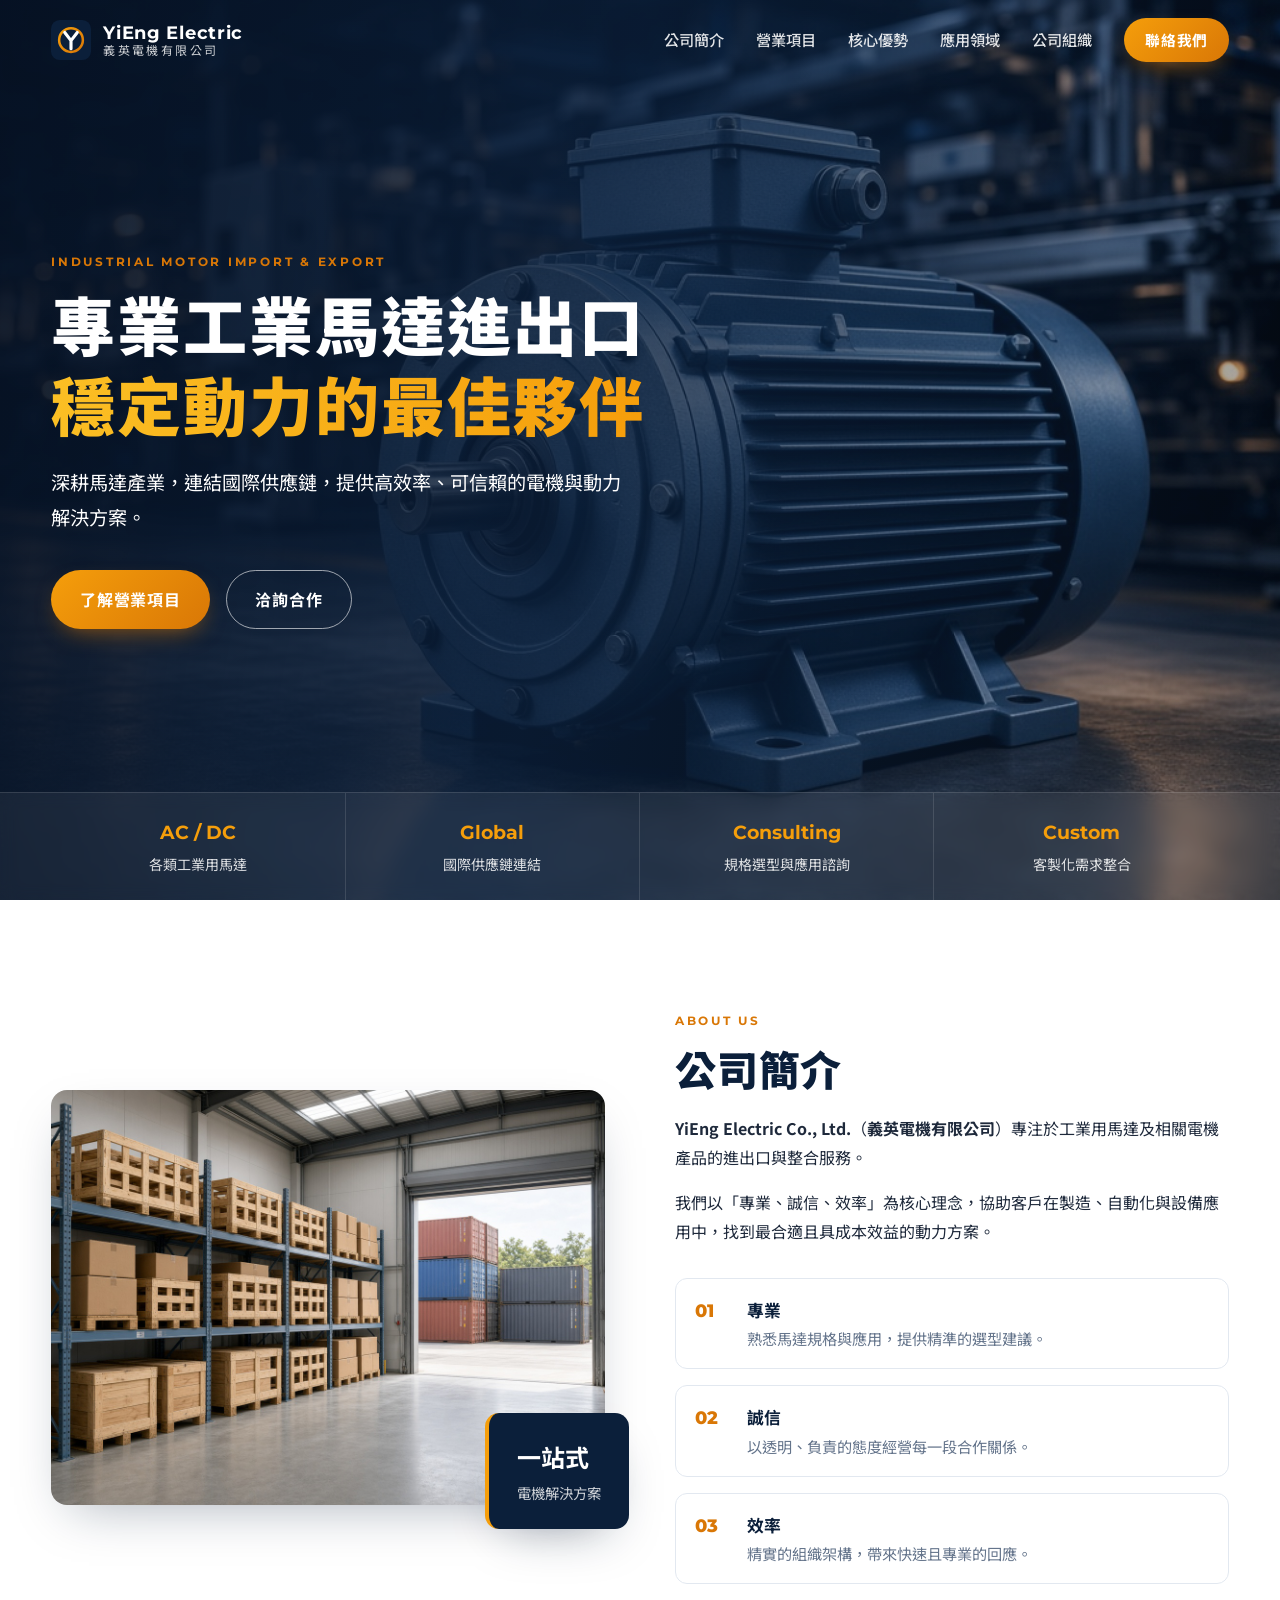
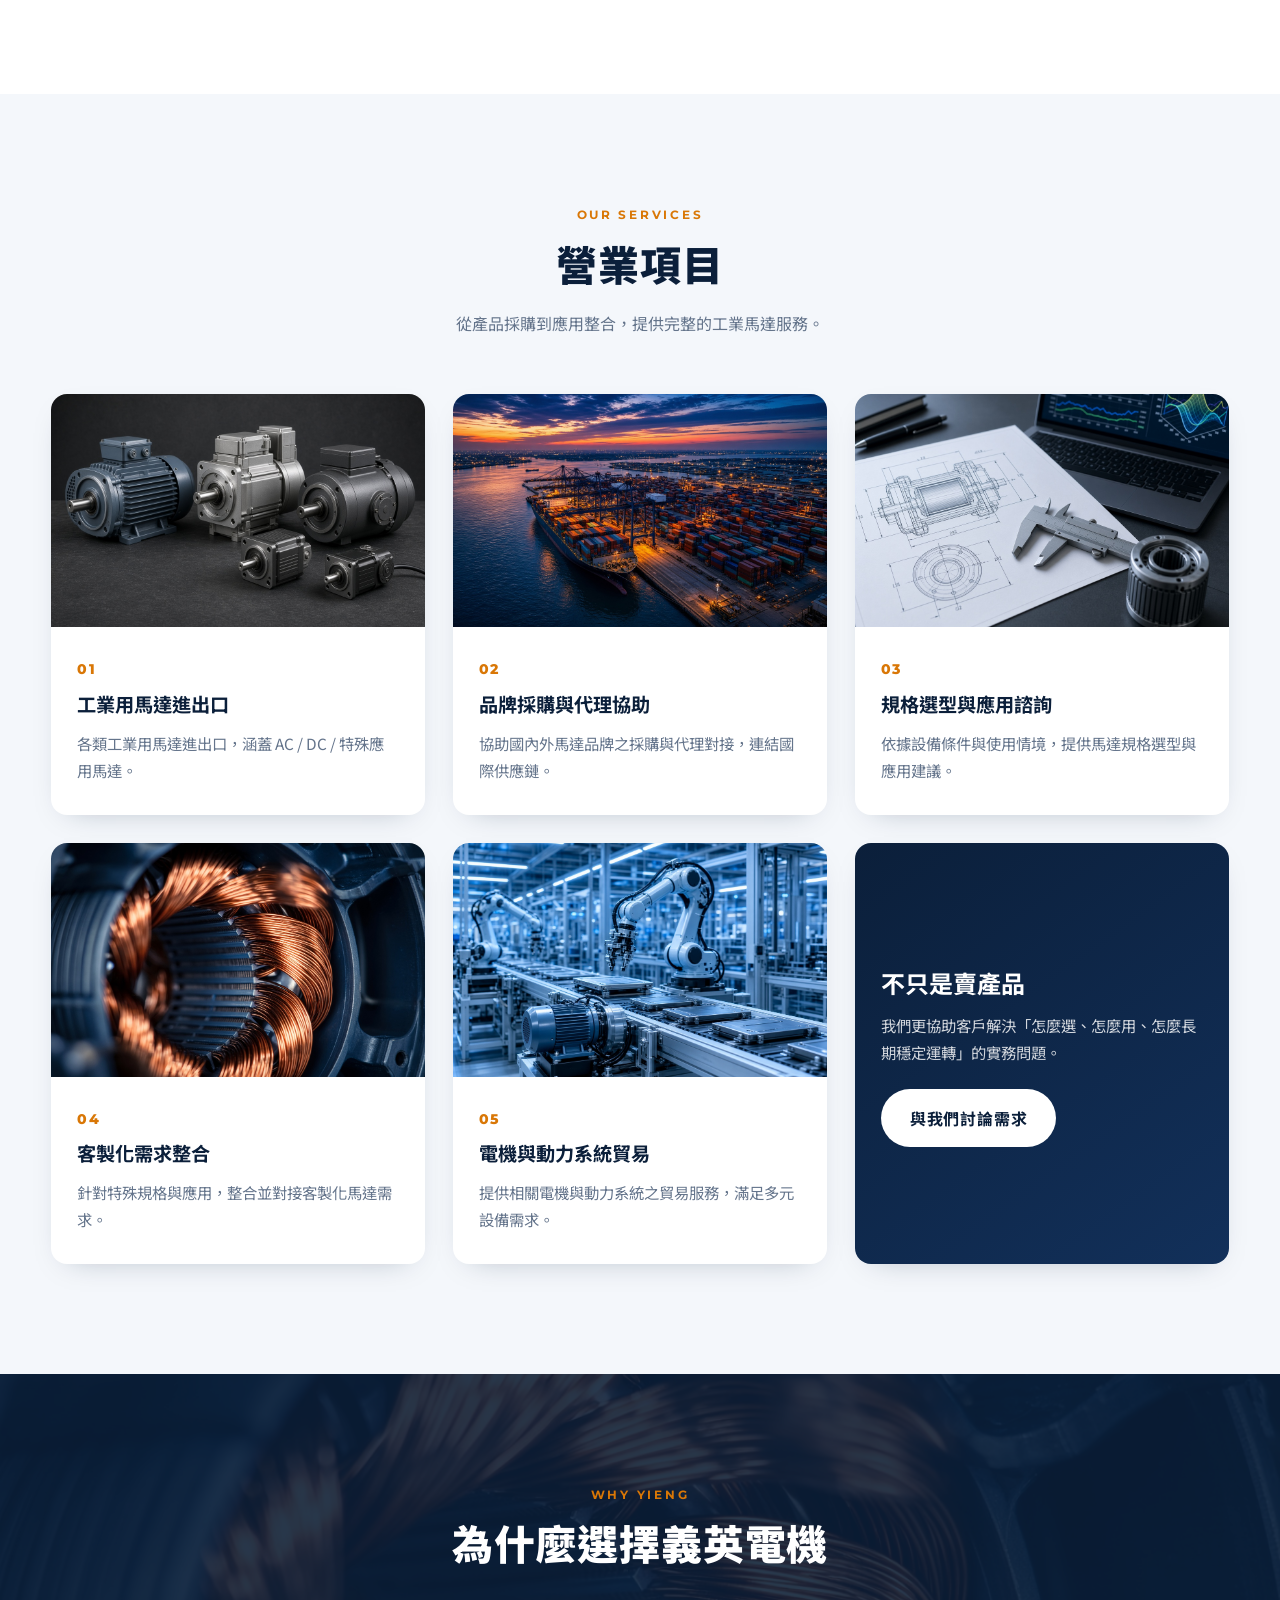
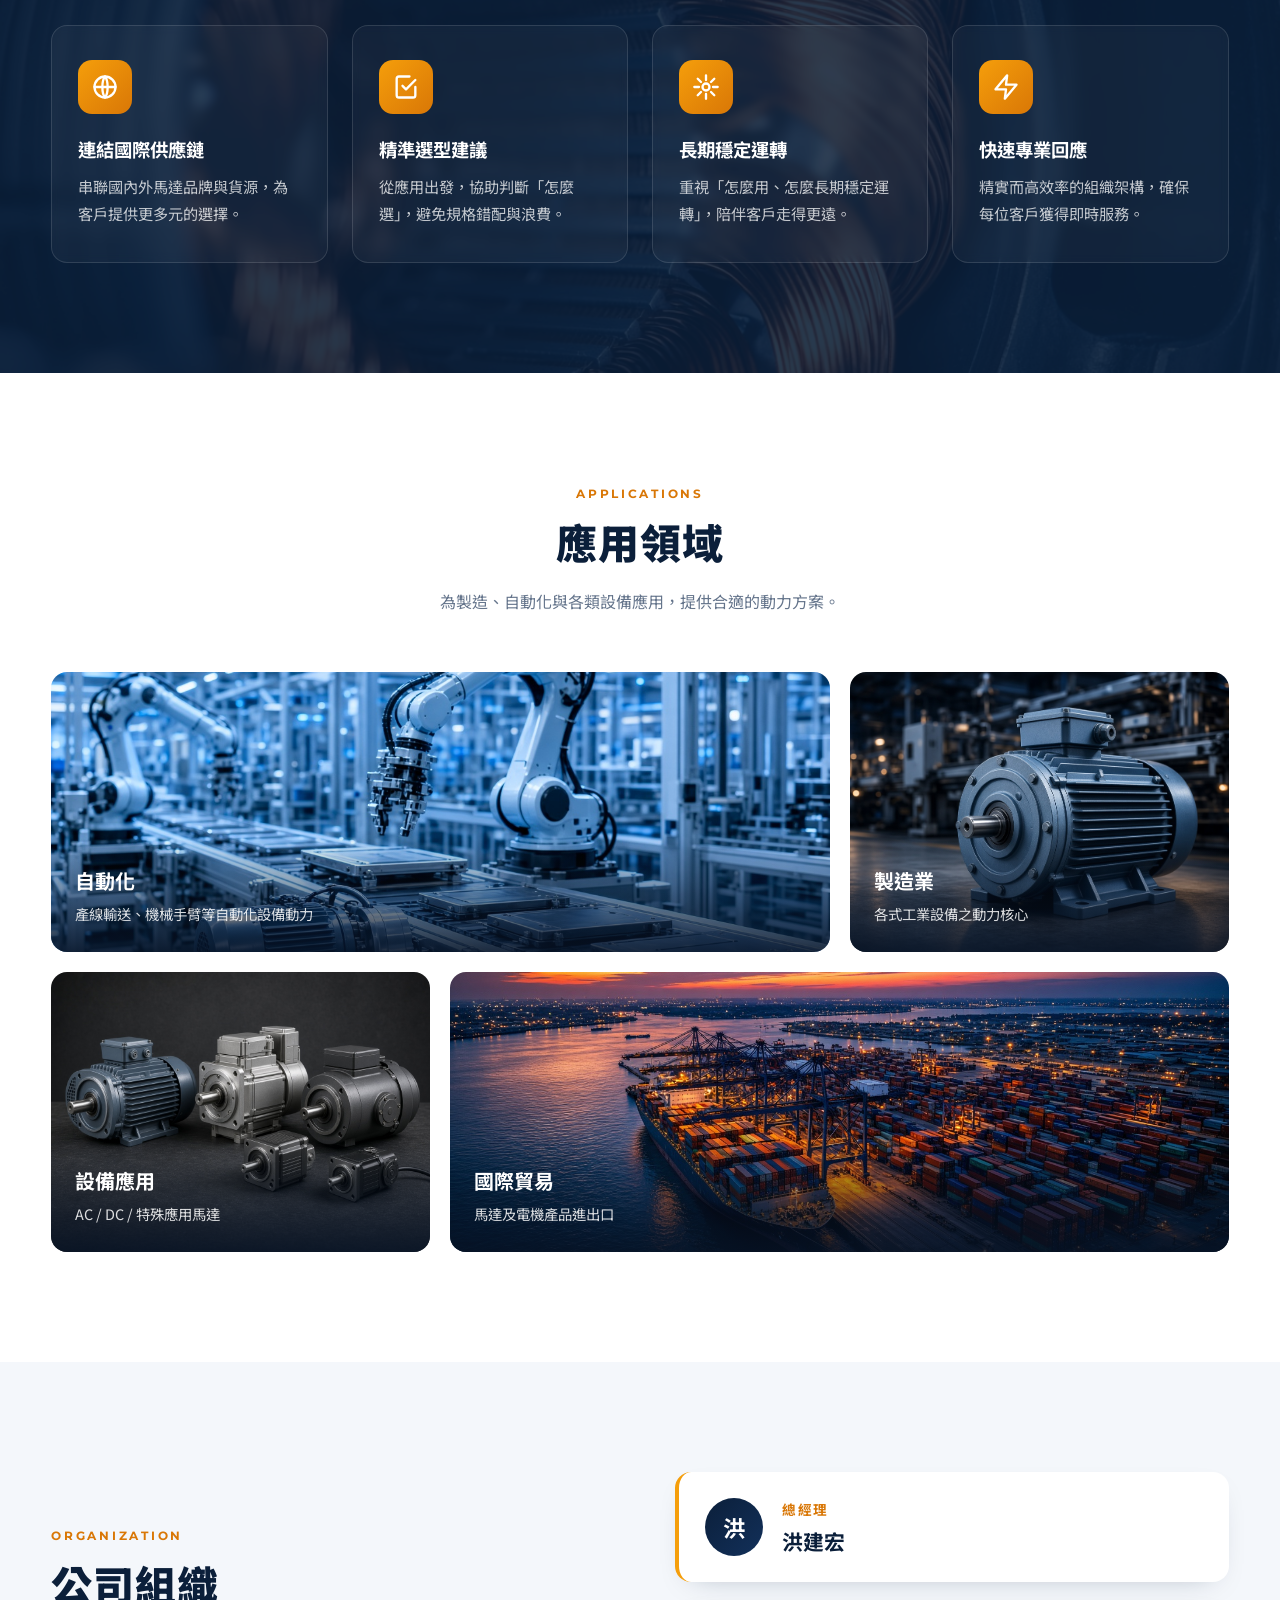
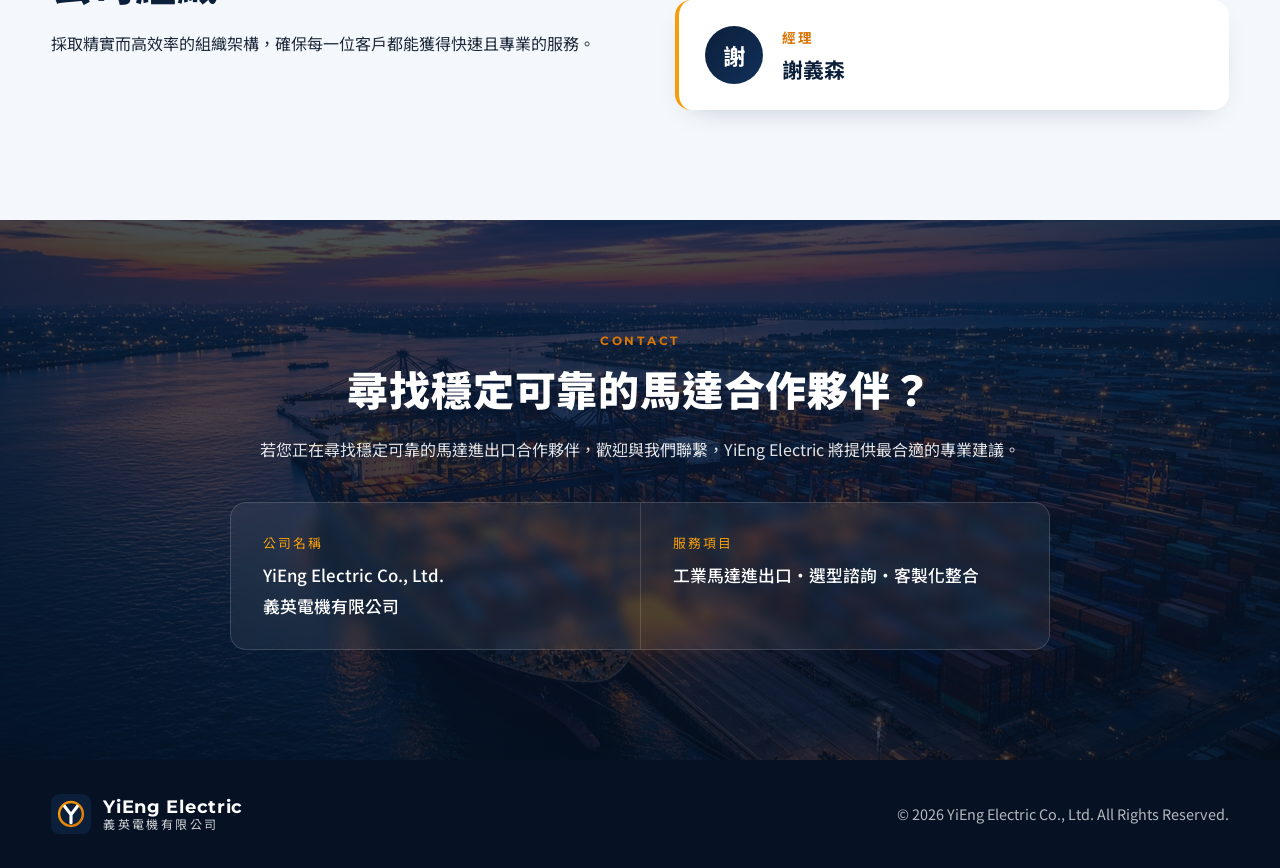
==== index.html @ 23b18aa2 "義英電機公司網站" ====
<!DOCTYPE html>
<html lang="zh-Hant-TW">
<head>
  <meta charset="UTF-8" />
  <meta name="viewport" content="width=device-width, initial-scale=1.0" />
  <title>YiEng Electric Co., Ltd. 義英電機有限公司｜工業馬達進出口・選型諮詢・客製化整合</title>
  <meta name="description" content="YiEng Electric Co., Ltd.（義英電機有限公司）專營工業用馬達進出口、選型諮詢與客製化服務，提供穩定可靠的一站式電機解決方案。" />
  <meta name="keywords" content="YiEng Electric Co., Ltd, 義英電機有限公司, 義英電機, 工業馬達, 馬達進出口, AC馬達, DC馬達, motor" />
  <meta name="robots" content="index, follow" />
  <meta property="og:title" content="YiEng Electric 義英電機有限公司" />
  <meta property="og:description" content="專業工業馬達進出口．穩定動力的最佳夥伴" />
  <meta property="og:image" content="images/hero.jpg" />
  <meta property="og:type" content="website" />
  <link rel="icon" href="images/favicon.svg" type="image/svg+xml" />
  <link rel="preconnect" href="https://fonts.googleapis.com" />
  <link rel="preconnect" href="https://fonts.gstatic.com" crossorigin />
  <link href="https://fonts.googleapis.com/css2?family=Noto+Sans+TC:wght@300;400;500;700;900&family=Montserrat:wght@500;600;700;800&display=swap" rel="stylesheet" />
  <link rel="stylesheet" href="css/style.css" />
  <script type="application/ld+json">
  {
    "@context": "https://schema.org",
    "@type": "Organization",
    "name": "YiEng Electric Co., Ltd.",
    "alternateName": "義英電機有限公司",
    "description": "專營工業用馬達進出口、選型諮詢與客製化服務的電機解決方案供應商。"
  }
  </script>
</head>
<body>

<header class="nav" id="top">
  <div class="container nav-inner">
    <a href="#top" class="brand" aria-label="YiEng Electric 首頁">
      <img src="images/logo.svg" alt="" class="brand-mark" width="40" height="40" />
      <span class="brand-text"><strong>YiEng Electric</strong><small>義英電機有限公司</small></span>
    </a>
    <button class="nav-toggle" aria-label="開啟選單" aria-expanded="false"><span></span><span></span><span></span></button>
    <nav class="nav-links">
      <a href="#about">公司簡介</a>
      <a href="#services">營業項目</a>
      <a href="#why">核心優勢</a>
      <a href="#applications">應用領域</a>
      <a href="#team">公司組織</a>
      <a href="#contact" class="btn btn-sm">聯絡我們</a>
    </nav>
  </div>
</header>

<section class="hero">
  <div class="hero-bg" style="background-image:url('images/hero.jpg')"></div>
  <div class="hero-overlay"></div>
  <div class="container hero-content">
    <p class="eyebrow reveal">INDUSTRIAL MOTOR IMPORT &amp; EXPORT</p>
    <h1 class="reveal">專業工業馬達進出口<br /><span>穩定動力的最佳夥伴</span></h1>
    <p class="lead reveal">深耕馬達產業，連結國際供應鏈，提供高效率、可信賴的電機與動力解決方案。</p>
    <div class="hero-actions reveal">
      <a href="#services" class="btn">了解營業項目</a>
      <a href="#contact" class="btn btn-ghost">洽詢合作</a>
    </div>
  </div>
  <div class="hero-strip">
    <div class="container strip-inner">
      <div><strong>AC / DC</strong><span>各類工業用馬達</span></div>
      <div><strong>Global</strong><span>國際供應鏈連結</span></div>
      <div><strong>Consulting</strong><span>規格選型與應用諮詢</span></div>
      <div><strong>Custom</strong><span>客製化需求整合</span></div>
    </div>
  </div>
</section>

<section id="about" class="section">
  <div class="container grid-2">
    <div class="media reveal">
      <img src="images/about.jpg" alt="整齊陳列的馬達貨品與進出口貨櫃倉儲" loading="lazy" />
      <div class="media-badge"><strong>一站式</strong><span>電機解決方案</span></div>
    </div>
    <div class="reveal">
      <p class="eyebrow">ABOUT US</p>
      <h2 class="title">公司簡介</h2>
      <p><strong>YiEng Electric Co., Ltd.</strong>（<strong>義英電機有限公司</strong>）專注於工業用馬達及相關電機產品的進出口與整合服務。</p>
      <p>我們以「專業、誠信、效率」為核心理念，協助客戶在製造、自動化與設備應用中，找到最合適且具成本效益的動力方案。</p>
      <div class="values">
        <div class="value"><span class="value-icon">01</span><div><h3>專業</h3><p>熟悉馬達規格與應用，提供精準的選型建議。</p></div></div>
        <div class="value"><span class="value-icon">02</span><div><h3>誠信</h3><p>以透明、負責的態度經營每一段合作關係。</p></div></div>
        <div class="value"><span class="value-icon">03</span><div><h3>效率</h3><p>精實的組織架構，帶來快速且專業的回應。</p></div></div>
      </div>
    </div>
  </div>
</section>

<section id="services" class="section section-alt">
  <div class="container">
    <div class="section-head reveal">
      <p class="eyebrow">OUR SERVICES</p>
      <h2 class="title">營業項目</h2>
      <p class="sub">從產品採購到應用整合，提供完整的工業馬達服務。</p>
    </div>
    <div class="cards">
      <article class="card reveal">
        <div class="card-img"><img src="images/products.jpg" alt="各式工業用 AC、DC 與伺服馬達" loading="lazy" /></div>
        <div class="card-body"><span class="num">01</span><h3>工業用馬達進出口</h3><p>各類工業用馬達進出口，涵蓋 AC / DC / 特殊應用馬達。</p></div>
      </article>
      <article class="card reveal">
        <div class="card-img"><img src="images/logistics.jpg" alt="國際貨櫃港口與進出口物流" loading="lazy" /></div>
        <div class="card-body"><span class="num">02</span><h3>品牌採購與代理協助</h3><p>協助國內外馬達品牌之採購與代理對接，連結國際供應鏈。</p></div>
      </article>
      <article class="card reveal">
        <div class="card-img"><img src="images/consulting.jpg" alt="馬達技術圖面與規格分析" loading="lazy" /></div>
        <div class="card-body"><span class="num">03</span><h3>規格選型與應用諮詢</h3><p>依據設備條件與使用情境，提供馬達規格選型與應用建議。</p></div>
      </article>
      <article class="card reveal">
        <div class="card-img"><img src="images/copper.jpg" alt="馬達內部銅線繞組特寫" loading="lazy" /></div>
        <div class="card-body"><span class="num">04</span><h3>客製化需求整合</h3><p>針對特殊規格與應用，整合並對接客製化馬達需求。</p></div>
      </article>
      <article class="card reveal">
        <div class="card-img"><img src="images/automation.jpg" alt="自動化產線與馬達驅動設備" loading="lazy" /></div>
        <div class="card-body"><span class="num">05</span><h3>電機與動力系統貿易</h3><p>提供相關電機與動力系統之貿易服務，滿足多元設備需求。</p></div>
      </article>
      <article class="card card-cta reveal">
        <div class="card-body">
          <h3>不只是賣產品</h3>
          <p>我們更協助客戶解決「怎麼選、怎麼用、怎麼長期穩定運轉」的實務問題。</p>
          <a href="#contact" class="btn btn-light">與我們討論需求</a>
        </div>
      </article>
    </div>
  </div>
</section>

<section id="why" class="section why">
  <div class="why-bg" style="background-image:url('images/copper.jpg')"></div>
  <div class="container">
    <div class="section-head light reveal">
      <p class="eyebrow">WHY YIENG</p>
      <h2 class="title">為什麼選擇義英電機</h2>
    </div>
    <div class="why-grid">
      <div class="why-item reveal"><div class="icon"><svg viewBox="0 0 24 24"><circle cx="12" cy="12" r="9"/><path d="M3 12h18M12 3c3 3.5 3 14.5 0 18M12 3c-3 3.5-3 14.5 0 18"/></svg></div><h3>連結國際供應鏈</h3><p>串聯國內外馬達品牌與貨源，為客戶提供更多元的選擇。</p></div>
      <div class="why-item reveal"><div class="icon"><svg viewBox="0 0 24 24"><path d="M9 11l3 3 8-8"/><path d="M20 12v7a2 2 0 0 1-2 2H6a2 2 0 0 1-2-2V5a2 2 0 0 1 2-2h9"/></svg></div><h3>精準選型建議</h3><p>從應用出發，協助判斷「怎麼選」，避免規格錯配與浪費。</p></div>
      <div class="why-item reveal"><div class="icon"><svg viewBox="0 0 24 24"><path d="M12 2v4M12 18v4M4.9 4.9l2.8 2.8M16.3 16.3l2.8 2.8M2 12h4M18 12h4M4.9 19.1l2.8-2.8M16.3 7.7l2.8-2.8"/><circle cx="12" cy="12" r="3"/></svg></div><h3>長期穩定運轉</h3><p>重視「怎麼用、怎麼長期穩定運轉」，陪伴客戶走得更遠。</p></div>
      <div class="why-item reveal"><div class="icon"><svg viewBox="0 0 24 24"><path d="M13 2L3 14h9l-1 8 10-12h-9l1-8z"/></svg></div><h3>快速專業回應</h3><p>精實而高效率的組織架構，確保每位客戶獲得即時服務。</p></div>
    </div>
  </div>
</section>

<section id="applications" class="section">
  <div class="container">
    <div class="section-head reveal">
      <p class="eyebrow">APPLICATIONS</p>
      <h2 class="title">應用領域</h2>
      <p class="sub">為製造、自動化與各類設備應用，提供合適的動力方案。</p>
    </div>
    <div class="gallery">
      <figure class="g-item g-wide reveal"><img src="images/automation.jpg" alt="自動化產線" loading="lazy" /><figcaption><strong>自動化</strong><span>產線輸送、機械手臂等自動化設備動力</span></figcaption></figure>
      <figure class="g-item reveal"><img src="images/hero.jpg" alt="工業用三相馬達" loading="lazy" /><figcaption><strong>製造業</strong><span>各式工業設備之動力核心</span></figcaption></figure>
      <figure class="g-item reveal"><img src="images/products.jpg" alt="各式馬達產品" loading="lazy" /><figcaption><strong>設備應用</strong><span>AC / DC / 特殊應用馬達</span></figcaption></figure>
      <figure class="g-item g-wide reveal"><img src="images/logistics.jpg" alt="國際物流港口" loading="lazy" /><figcaption><strong>國際貿易</strong><span>馬達及電機產品進出口</span></figcaption></figure>
    </div>
  </div>
</section>

<section id="team" class="section section-alt">
  <div class="container grid-2 team-grid">
    <div class="reveal">
      <p class="eyebrow">ORGANIZATION</p>
      <h2 class="title">公司組織</h2>
      <p>採取精實而高效率的組織架構，確保每一位客戶都能獲得快速且專業的服務。</p>
    </div>
    <div class="team-cards reveal">
      <div class="person"><div class="avatar">洪</div><div><span class="role">總經理</span><h3>洪建宏</h3></div></div>
      <div class="person"><div class="avatar">謝</div><div><span class="role">經理</span><h3>謝義森</h3></div></div>
    </div>
  </div>
</section>

<section id="contact" class="section contact">
  <div class="contact-bg" style="background-image:url('images/logistics.jpg')"></div>
  <div class="container contact-inner reveal">
    <p class="eyebrow">CONTACT</p>
    <h2 class="title">尋找穩定可靠的馬達合作夥伴？</h2>
    <p class="lead">若您正在尋找穩定可靠的馬達進出口合作夥伴，歡迎與我們聯繫，YiEng Electric 將提供最合適的專業建議。</p>
    <div class="contact-card">
      <div><span>公司名稱</span><strong>YiEng Electric Co., Ltd.</strong><strong>義英電機有限公司</strong></div>
      <div><span>服務項目</span><strong>工業馬達進出口・選型諮詢・客製化整合</strong></div>
      <!-- 如需加入電話 / Email / LINE 等聯絡方式，可在此新增 -->
    </div>
  </div>
</section>

<footer class="footer">
  <div class="container footer-inner">
    <div class="brand"><img src="images/logo.svg" alt="" class="brand-mark" width="36" height="36" /><span class="brand-text"><strong>YiEng Electric</strong><small>義英電機有限公司</small></span></div>
    <p>© <span id="year"></span> YiEng Electric Co., Ltd. All Rights Reserved.</p>
  </div>
</footer>

<a href="#top" class="to-top" aria-label="回到頂端">↑</a>
<script src="js/main.js"></script>
</body>
</html>
---- css/style.css ----
:root{--navy:#0b1f3a;--navy-2:#12305a;--ink:#1e293b;--muted:#64748b;--line:#e2e8f0;--bg-alt:#f4f7fb;--accent:#f59e0b;--accent-2:#d97706;--radius:16px;--shadow:0 20px 50px -20px rgba(11,31,58,.35)}
*{box-sizing:border-box;margin:0;padding:0}
html{scroll-behavior:smooth;scroll-padding-top:80px}
body{font-family:"Noto Sans TC",system-ui,-apple-system,"Microsoft JhengHei",sans-serif;color:var(--ink);line-height:1.8;background:#fff;-webkit-font-smoothing:antialiased}
img{max-width:100%;display:block}
a{color:inherit;text-decoration:none}
.container{width:min(1180px,92%);margin:0 auto}
.eyebrow{font-family:Montserrat,sans-serif;font-weight:700;letter-spacing:.22em;font-size:.78rem;color:var(--accent-2);margin-bottom:.6rem}
.title{font-size:clamp(1.8rem,3.2vw,2.6rem);font-weight:900;color:var(--navy);line-height:1.3;margin-bottom:1.2rem;letter-spacing:.02em}
.section{padding:110px 0;position:relative}
.section-alt{background:var(--bg-alt)}
.section-head{text-align:center;max-width:680px;margin:0 auto 56px}
.section-head .sub{color:var(--muted)}
.section-head.light .title{color:#fff}
p+p{margin-top:1rem}
.btn{display:inline-flex;align-items:center;gap:.5rem;padding:.9rem 1.8rem;border-radius:999px;background:linear-gradient(135deg,var(--accent),var(--accent-2));color:#fff;font-weight:700;letter-spacing:.05em;transition:transform .25s,box-shadow .25s;box-shadow:0 10px 25px -10px rgba(217,119,6,.7)}
.btn:hover{transform:translateY(-2px);box-shadow:0 16px 30px -10px rgba(217,119,6,.8)}
.btn-ghost{background:transparent;border:1.5px solid rgba(255,255,255,.6);box-shadow:none}
.btn-ghost:hover{background:rgba(255,255,255,.1);box-shadow:none}
.btn-light{background:#fff;color:var(--navy);box-shadow:none;margin-top:1.4rem}
.btn-sm{padding:.55rem 1.3rem;font-size:.92rem}
/* nav */
.nav{position:fixed;inset:0 0 auto 0;z-index:50;transition:background .3s,box-shadow .3s,padding .3s;padding:18px 0}
.nav.scrolled{background:rgba(11,31,58,.92);backdrop-filter:blur(10px);box-shadow:0 6px 30px rgba(0,0,0,.18);padding:10px 0}
.nav-inner{display:flex;align-items:center;justify-content:space-between}
.brand{display:flex;align-items:center;gap:.75rem;color:#fff}
.brand-mark{width:40px;height:40px}
.brand-text{display:flex;flex-direction:column;line-height:1.2}
.brand-text strong{font-family:Montserrat,sans-serif;font-size:1.1rem;letter-spacing:.04em}
.brand-text small{font-size:.75rem;opacity:.8;letter-spacing:.2em}
.nav-links{display:flex;align-items:center;gap:2rem}
.nav-links a:not(.btn){color:rgba(255,255,255,.88);font-weight:500;font-size:.95rem;position:relative}
.nav-links a:not(.btn)::after{content:"";position:absolute;left:0;bottom:-4px;width:0;height:2px;background:var(--accent);transition:width .25s}
.nav-links a:not(.btn):hover::after{width:100%}
.nav-toggle{display:none;background:none;border:0;cursor:pointer;width:32px;height:24px;position:relative}
.nav-toggle span{display:block;height:2px;background:#fff;margin:6px 0;transition:.3s}
.nav-toggle.open span:nth-child(1){transform:translateY(8px) rotate(45deg)}
.nav-toggle.open span:nth-child(2){opacity:0}
.nav-toggle.open span:nth-child(3){transform:translateY(-8px) rotate(-45deg)}
/* hero */
.hero{position:relative;min-height:100vh;display:flex;flex-direction:column;justify-content:center;color:#fff;overflow:hidden}
.hero-bg{position:absolute;inset:0;background-size:cover;background-position:center;transform:scale(1.05);animation:zoom 18s ease-out forwards}
@keyframes zoom{to{transform:scale(1)}}
.hero-overlay{position:absolute;inset:0;background:linear-gradient(100deg,rgba(6,18,36,.95) 0%,rgba(11,31,58,.82) 45%,rgba(11,31,58,.25) 100%)}
.hero-content{position:relative;padding:160px 0 180px;max-width:1180px}
.hero h1{font-size:clamp(2.2rem,5.2vw,4rem);font-weight:900;line-height:1.25;margin-bottom:1.4rem;letter-spacing:.03em}
.hero h1 span{background:linear-gradient(90deg,#fbbf24,#f59e0b);-webkit-background-clip:text;background-clip:text;color:transparent}
.hero .lead{font-size:clamp(1rem,1.5vw,1.2rem);max-width:580px;opacity:.9;margin-bottom:2.2rem}
.hero-actions{display:flex;gap:1rem;flex-wrap:wrap}
.hero-strip{position:absolute;bottom:0;left:0;right:0;background:rgba(255,255,255,.06);backdrop-filter:blur(8px);border-top:1px solid rgba(255,255,255,.12)}
.strip-inner{display:grid;grid-template-columns:repeat(4,1fr)}
.strip-inner div{padding:22px 10px;border-right:1px solid rgba(255,255,255,.12);text-align:center}
.strip-inner div:last-child{border-right:0}
.strip-inner strong{display:block;font-family:Montserrat,sans-serif;font-size:1.2rem;color:var(--accent)}
.strip-inner span{font-size:.88rem;opacity:.85}
/* about */
.grid-2{display:grid;grid-template-columns:1fr 1fr;gap:70px;align-items:center}
.media{position:relative}
.media img{border-radius:var(--radius);box-shadow:var(--shadow);aspect-ratio:4/3;object-fit:cover;width:100%}
.media-badge{position:absolute;right:-24px;bottom:-24px;background:var(--navy);color:#fff;padding:22px 28px;border-radius:14px;box-shadow:var(--shadow);border-left:4px solid var(--accent)}
.media-badge strong{display:block;font-size:1.5rem}
.media-badge span{font-size:.9rem;opacity:.8}
.values{margin-top:2rem;display:grid;gap:1rem}
.value{display:flex;gap:1rem;align-items:flex-start;padding:1rem 1.2rem;border:1px solid var(--line);border-radius:12px;transition:.25s}
.value:hover{border-color:var(--accent);box-shadow:0 10px 30px -15px rgba(11,31,58,.3)}
.value-icon{font-family:Montserrat,sans-serif;font-weight:800;color:var(--accent-2);font-size:1.1rem;min-width:36px}
.value h3{font-size:1.05rem;color:var(--navy)}
.value p{color:var(--muted);font-size:.95rem;margin:0}
/* cards */
.cards{display:grid;grid-template-columns:repeat(3,1fr);gap:28px}
.card{background:#fff;border-radius:var(--radius);overflow:hidden;box-shadow:0 10px 30px -18px rgba(11,31,58,.35);transition:transform .3s,box-shadow .3s;display:flex;flex-direction:column}
.card:hover{transform:translateY(-6px);box-shadow:var(--shadow)}
.card-img{aspect-ratio:16/10;overflow:hidden}
.card-img img{width:100%;height:100%;object-fit:cover;transition:transform .6s}
.card:hover .card-img img{transform:scale(1.06)}
.card-body{padding:26px 26px 30px;position:relative}
.num{font-family:Montserrat,sans-serif;font-weight:800;font-size:.85rem;color:var(--accent-2);letter-spacing:.1em}
.card h3{font-size:1.2rem;color:var(--navy);margin:.3rem 0 .5rem}
.card p{color:var(--muted);font-size:.96rem}
.card-cta{background:linear-gradient(145deg,var(--navy),var(--navy-2));color:#fff;justify-content:center}
.card-cta h3{color:#fff;font-size:1.5rem}
.card-cta p{color:rgba(255,255,255,.82)}
/* why */
.why{background:var(--navy);color:#fff;overflow:hidden}
.why-bg{position:absolute;inset:0;background-size:cover;background-position:center;opacity:.12}
.why .container{position:relative}
.why-grid{display:grid;grid-template-columns:repeat(4,1fr);gap:24px}
.why-item{padding:34px 26px;border:1px solid rgba(255,255,255,.12);border-radius:var(--radius);background:rgba(255,255,255,.04);backdrop-filter:blur(4px);transition:.3s}
.why-item:hover{background:rgba(255,255,255,.08);border-color:rgba(245,158,11,.6);transform:translateY(-4px)}
.icon{width:54px;height:54px;border-radius:14px;background:linear-gradient(135deg,var(--accent),var(--accent-2));display:grid;place-items:center;margin-bottom:1.2rem}
.icon svg{width:28px;height:28px;fill:none;stroke:#fff;stroke-width:2;stroke-linecap:round;stroke-linejoin:round}
.why-item h3{font-size:1.15rem;margin-bottom:.4rem}
.why-item p{color:rgba(255,255,255,.75);font-size:.95rem}
/* gallery */
.gallery{display:grid;grid-template-columns:repeat(3,1fr);grid-auto-rows:280px;gap:20px}
.g-item{position:relative;border-radius:var(--radius);overflow:hidden}
.g-wide{grid-column:span 2}
.g-item img{width:100%;height:100%;object-fit:cover;transition:transform .7s}
.g-item:hover img{transform:scale(1.06)}
.g-item figcaption{position:absolute;inset:auto 0 0 0;padding:24px;color:#fff;background:linear-gradient(transparent,rgba(6,18,36,.88))}
.g-item figcaption strong{display:block;font-size:1.25rem}
.g-item figcaption span{font-size:.9rem;opacity:.85}
/* team */
.team-cards{display:grid;gap:18px}
.person{display:flex;align-items:center;gap:1.2rem;background:#fff;padding:22px 26px;border-radius:var(--radius);box-shadow:0 10px 30px -18px rgba(11,31,58,.35);border-left:4px solid var(--accent)}
.avatar{width:58px;height:58px;border-radius:50%;background:linear-gradient(135deg,var(--navy),var(--navy-2));color:#fff;display:grid;place-items:center;font-size:1.4rem;font-weight:700}
.role{font-size:.85rem;color:var(--accent-2);font-weight:700;letter-spacing:.1em}
.person h3{font-size:1.3rem;color:var(--navy)}
/* contact */
.contact{color:#fff;background:var(--navy);overflow:hidden;text-align:center}
.contact-bg{position:absolute;inset:0;background-size:cover;background-position:center;opacity:.25}
.contact::before{content:"";position:absolute;inset:0;background:linear-gradient(180deg,rgba(11,31,58,.7),rgba(6,18,36,.95));z-index:0}
.contact-inner{position:relative;z-index:1;max-width:820px}
.contact .title{color:#fff}
.contact .lead{opacity:.88;margin-bottom:2.4rem}
.contact-card{display:grid;grid-template-columns:1fr 1fr;gap:0;background:rgba(255,255,255,.06);border:1px solid rgba(255,255,255,.15);border-radius:var(--radius);backdrop-filter:blur(6px);text-align:left}
.contact-card>div{padding:28px 32px}
.contact-card>div+div{border-left:1px solid rgba(255,255,255,.15)}
.contact-card span{display:block;font-size:.8rem;letter-spacing:.15em;color:var(--accent);margin-bottom:.4rem}
.contact-card strong{display:block;font-size:1.05rem;font-weight:500}
/* footer */
.footer{background:#061224;color:rgba(255,255,255,.7);padding:34px 0;font-size:.9rem}
.footer-inner{display:flex;justify-content:space-between;align-items:center;gap:1rem;flex-wrap:wrap}
.to-top{position:fixed;right:22px;bottom:22px;width:46px;height:46px;border-radius:50%;background:var(--accent);color:#fff;display:grid;place-items:center;font-weight:700;opacity:0;pointer-events:none;transition:.3s;box-shadow:var(--shadow)}
.to-top.show{opacity:1;pointer-events:auto}
/* reveal */
.reveal{opacity:0;transform:translateY(28px);transition:opacity .8s ease,transform .8s ease}
.reveal.in{opacity:1;transform:none}
@media (prefers-reduced-motion:reduce){.reveal{opacity:1;transform:none}.hero-bg{animation:none}html{scroll-behavior:auto}}
/* responsive */
@media (max-width:1024px){.cards{grid-template-columns:repeat(2,1fr)}.why-grid{grid-template-columns:repeat(2,1fr)}.grid-2{gap:50px}}
@media (max-width:860px){
  .nav-toggle{display:block}
  .nav-links{position:fixed;top:0;right:0;height:100vh;width:min(300px,80%);background:var(--navy);flex-direction:column;align-items:flex-start;padding:90px 32px;gap:1.4rem;transform:translateX(100%);transition:transform .35s;box-shadow:-10px 0 40px rgba(0,0,0,.3)}
  .nav-links.open{transform:none}
  .nav-toggle{z-index:60}
  .grid-2{grid-template-columns:1fr}
  .media-badge{right:12px;bottom:-20px}
  .gallery{grid-template-columns:1fr 1fr;grid-auto-rows:220px}
  .section{padding:80px 0}
}
@media (max-width:600px){
  .cards,.why-grid{grid-template-columns:1fr}
  .strip-inner{grid-template-columns:1fr 1fr}
  .strip-inner div:nth-child(2){border-right:0}
  .strip-inner div:nth-child(-n+2){border-bottom:1px solid rgba(255,255,255,.12)}
  .hero-content{padding:130px 0 220px}
  .gallery{grid-template-columns:1fr}
  .g-wide{grid-column:auto}
  .contact-card{grid-template-columns:1fr}
  .contact-card>div+div{border-left:0;border-top:1px solid rgba(255,255,255,.15)}
  .footer-inner{flex-direction:column;text-align:center}
}
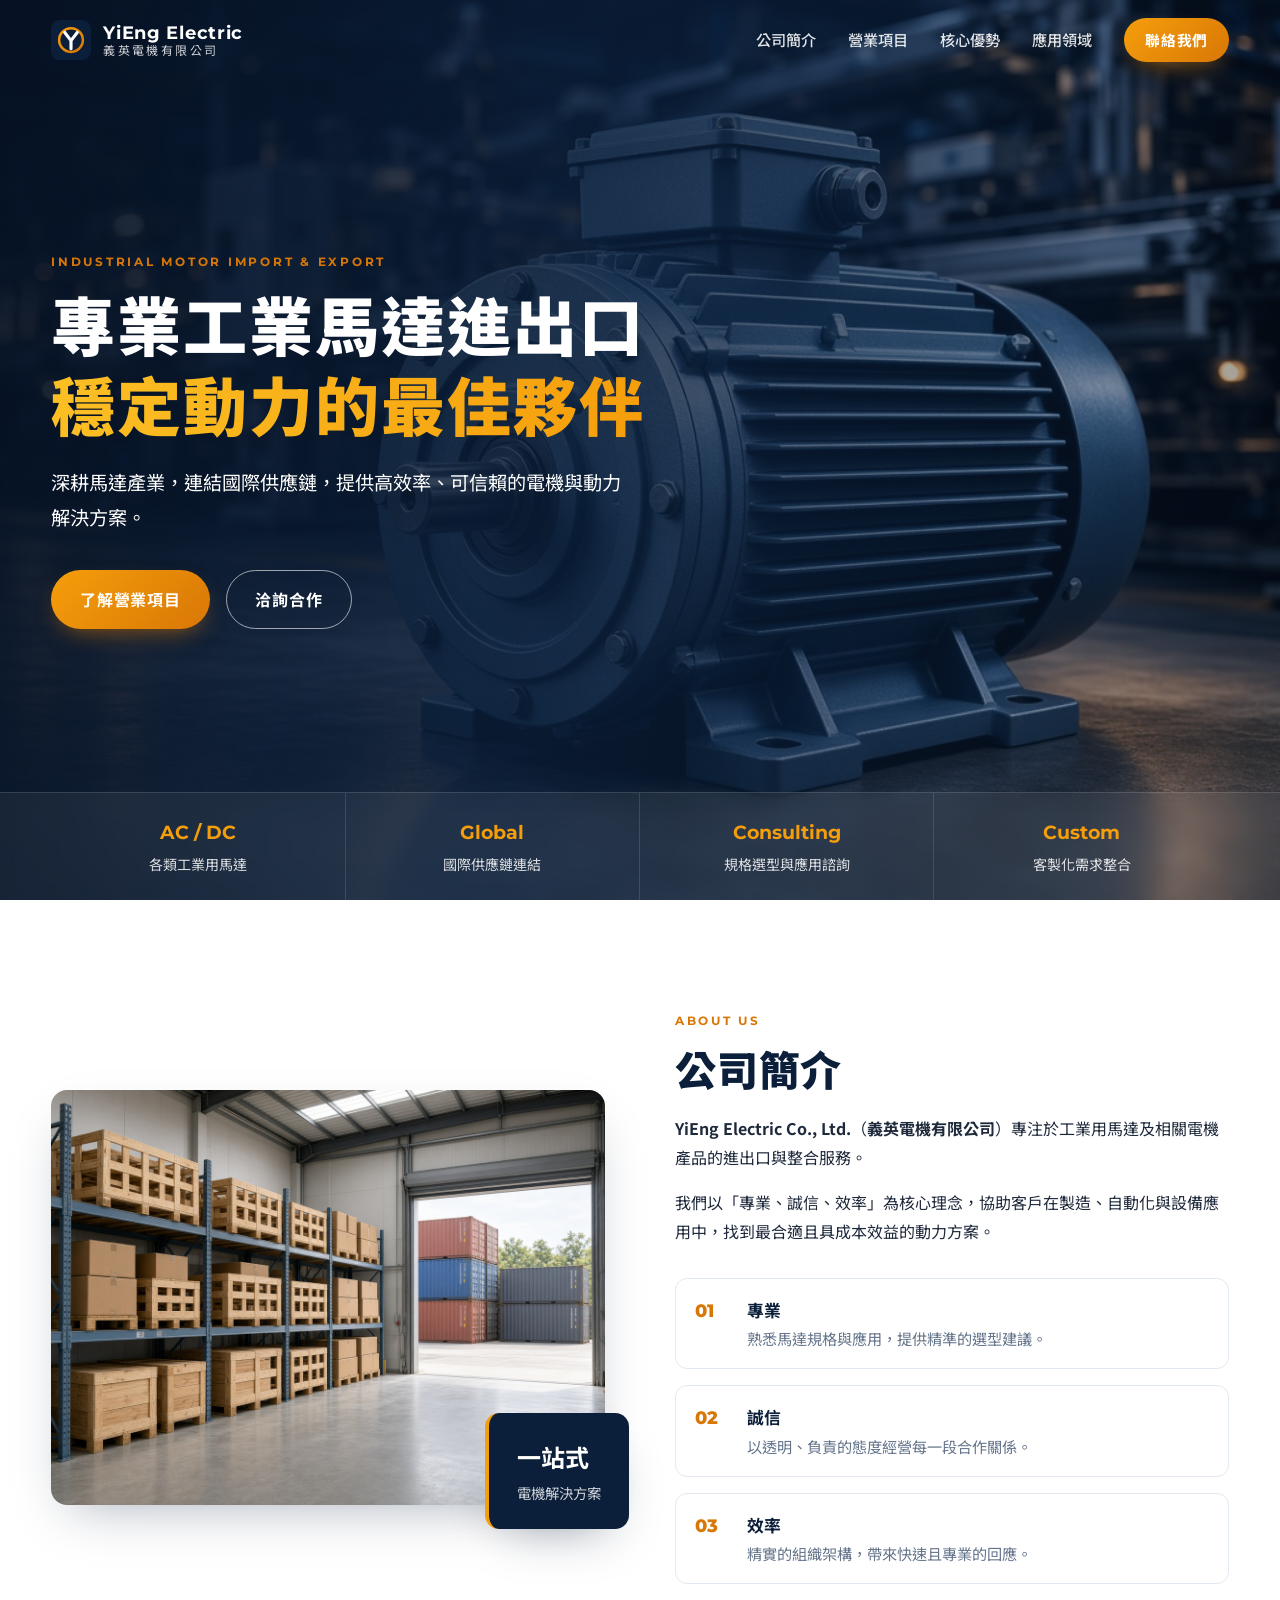
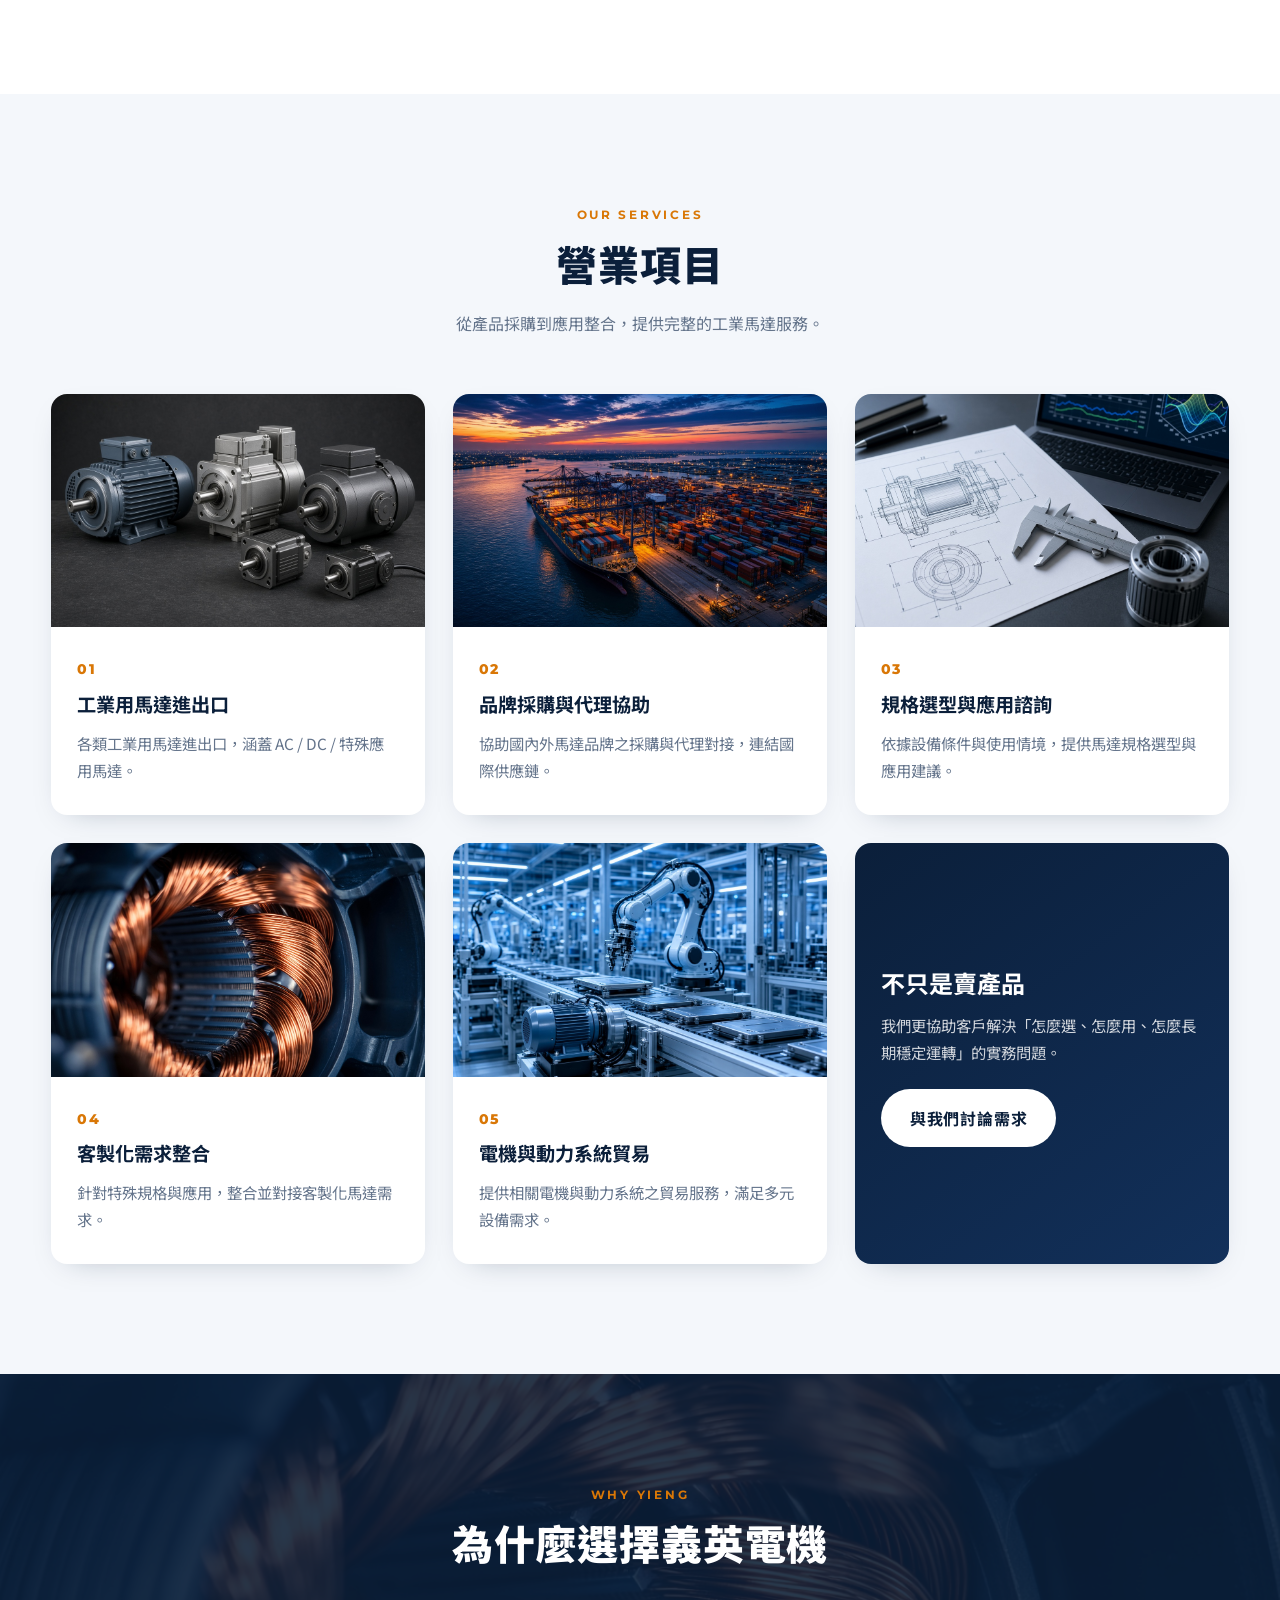
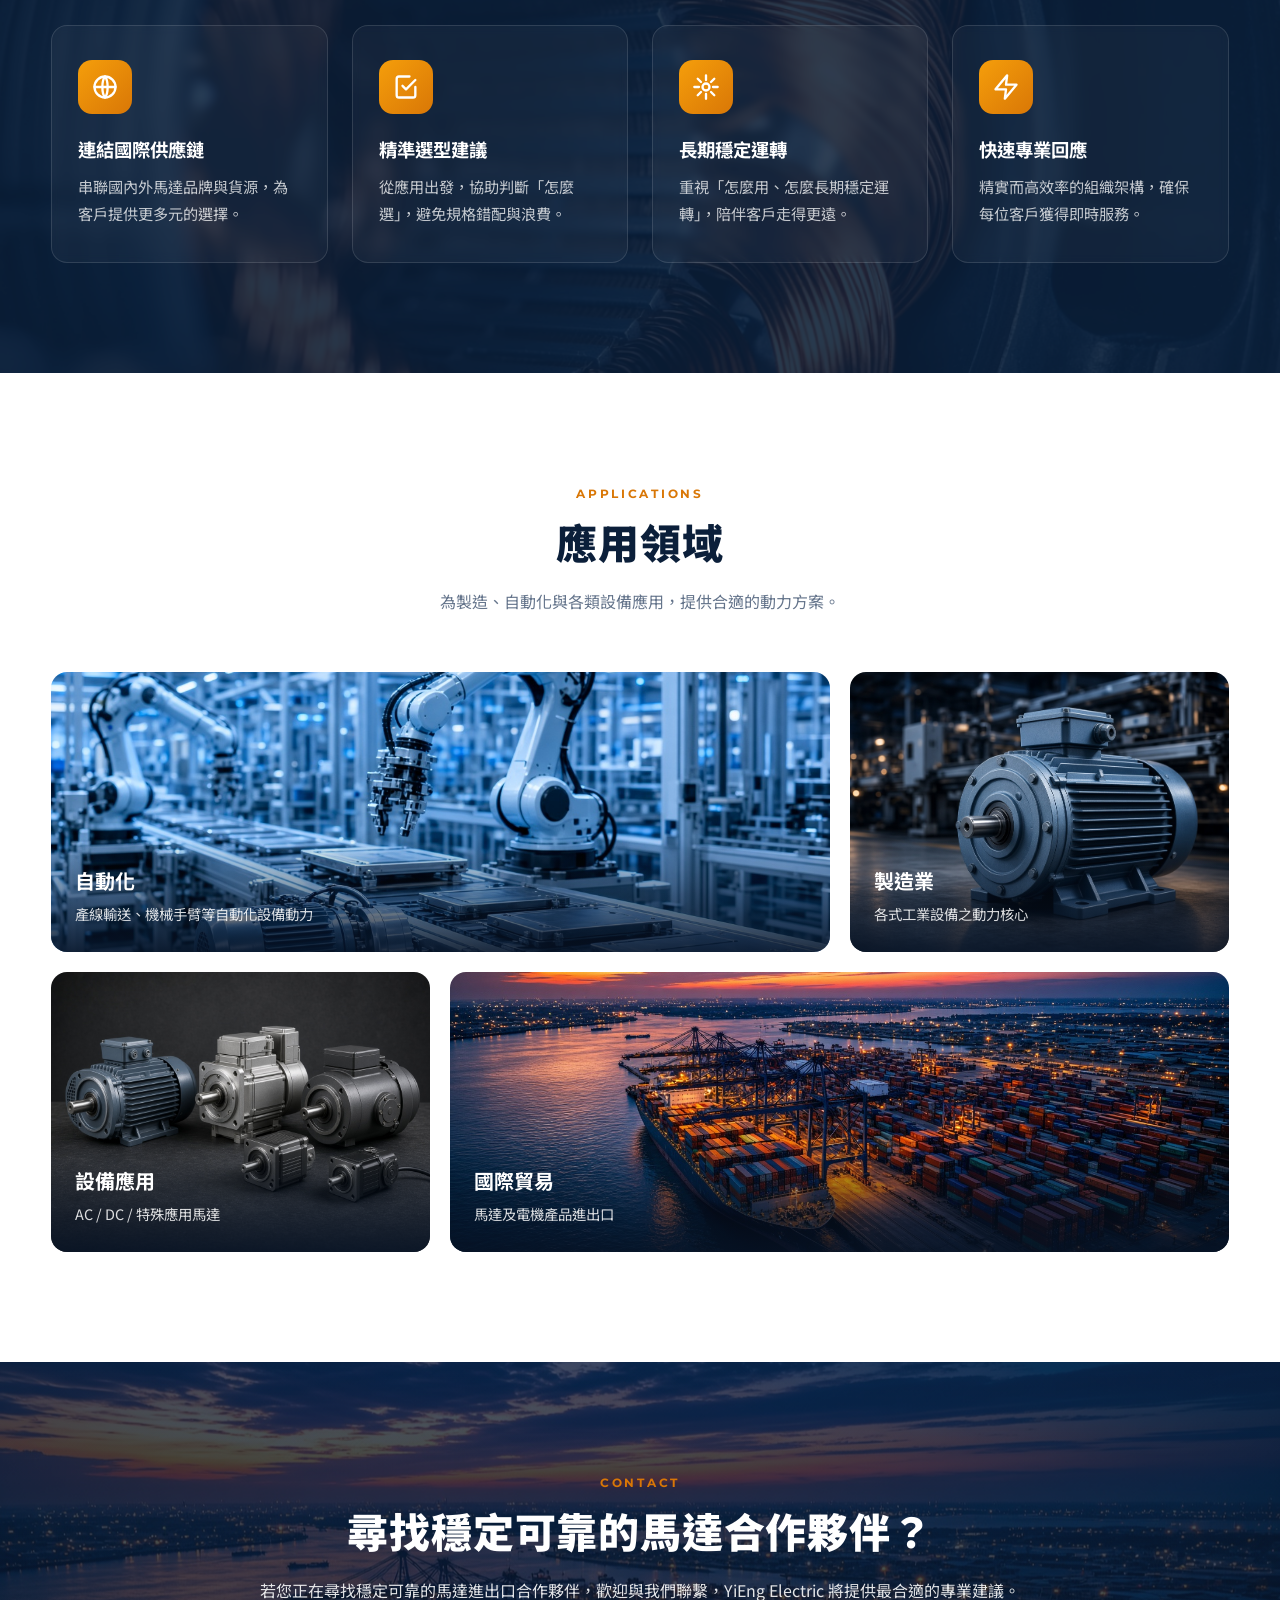
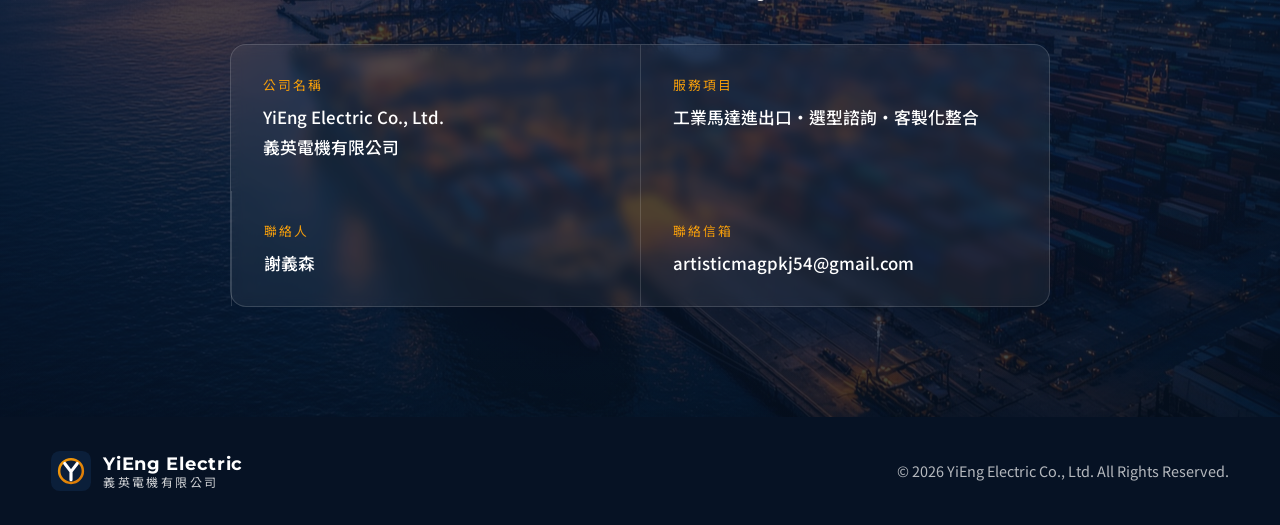
==== commit 2de50526: "移除公司組織，新增聯絡人與信箱" ====
--- a/index.html
+++ b/index.html
@@ -40,7 +40,6 @@
       <a href="#services">營業項目</a>
       <a href="#why">核心優勢</a>
       <a href="#applications">應用領域</a>
-      <a href="#team">公司組織</a>
       <a href="#contact" class="btn btn-sm">聯絡我們</a>
     </nav>
   </div>
@@ -159,20 +158,6 @@
   </div>
 </section>
 
-<section id="team" class="section section-alt">
-  <div class="container grid-2 team-grid">
-    <div class="reveal">
-      <p class="eyebrow">ORGANIZATION</p>
-      <h2 class="title">公司組織</h2>
-      <p>採取精實而高效率的組織架構，確保每一位客戶都能獲得快速且專業的服務。</p>
-    </div>
-    <div class="team-cards reveal">
-      <div class="person"><div class="avatar">洪</div><div><span class="role">總經理</span><h3>洪建宏</h3></div></div>
-      <div class="person"><div class="avatar">謝</div><div><span class="role">經理</span><h3>謝義森</h3></div></div>
-    </div>
-  </div>
-</section>
-
 <section id="contact" class="section contact">
   <div class="contact-bg" style="background-image:url('images/logistics.jpg')"></div>
   <div class="container contact-inner reveal">
@@ -182,7 +167,8 @@
     <div class="contact-card">
       <div><span>公司名稱</span><strong>YiEng Electric Co., Ltd.</strong><strong>義英電機有限公司</strong></div>
       <div><span>服務項目</span><strong>工業馬達進出口・選型諮詢・客製化整合</strong></div>
-      <!-- 如需加入電話 / Email / LINE 等聯絡方式，可在此新增 -->
+      <div><span>聯絡人</span><strong>謝義森</strong></div>
+      <div><span>聯絡信箱</span><strong><a href="mailto:artisticmagpkj54@gmail.com" style="color:inherit">artisticmagpkj54@gmail.com</a></strong></div>
     </div>
   </div>
 </section>
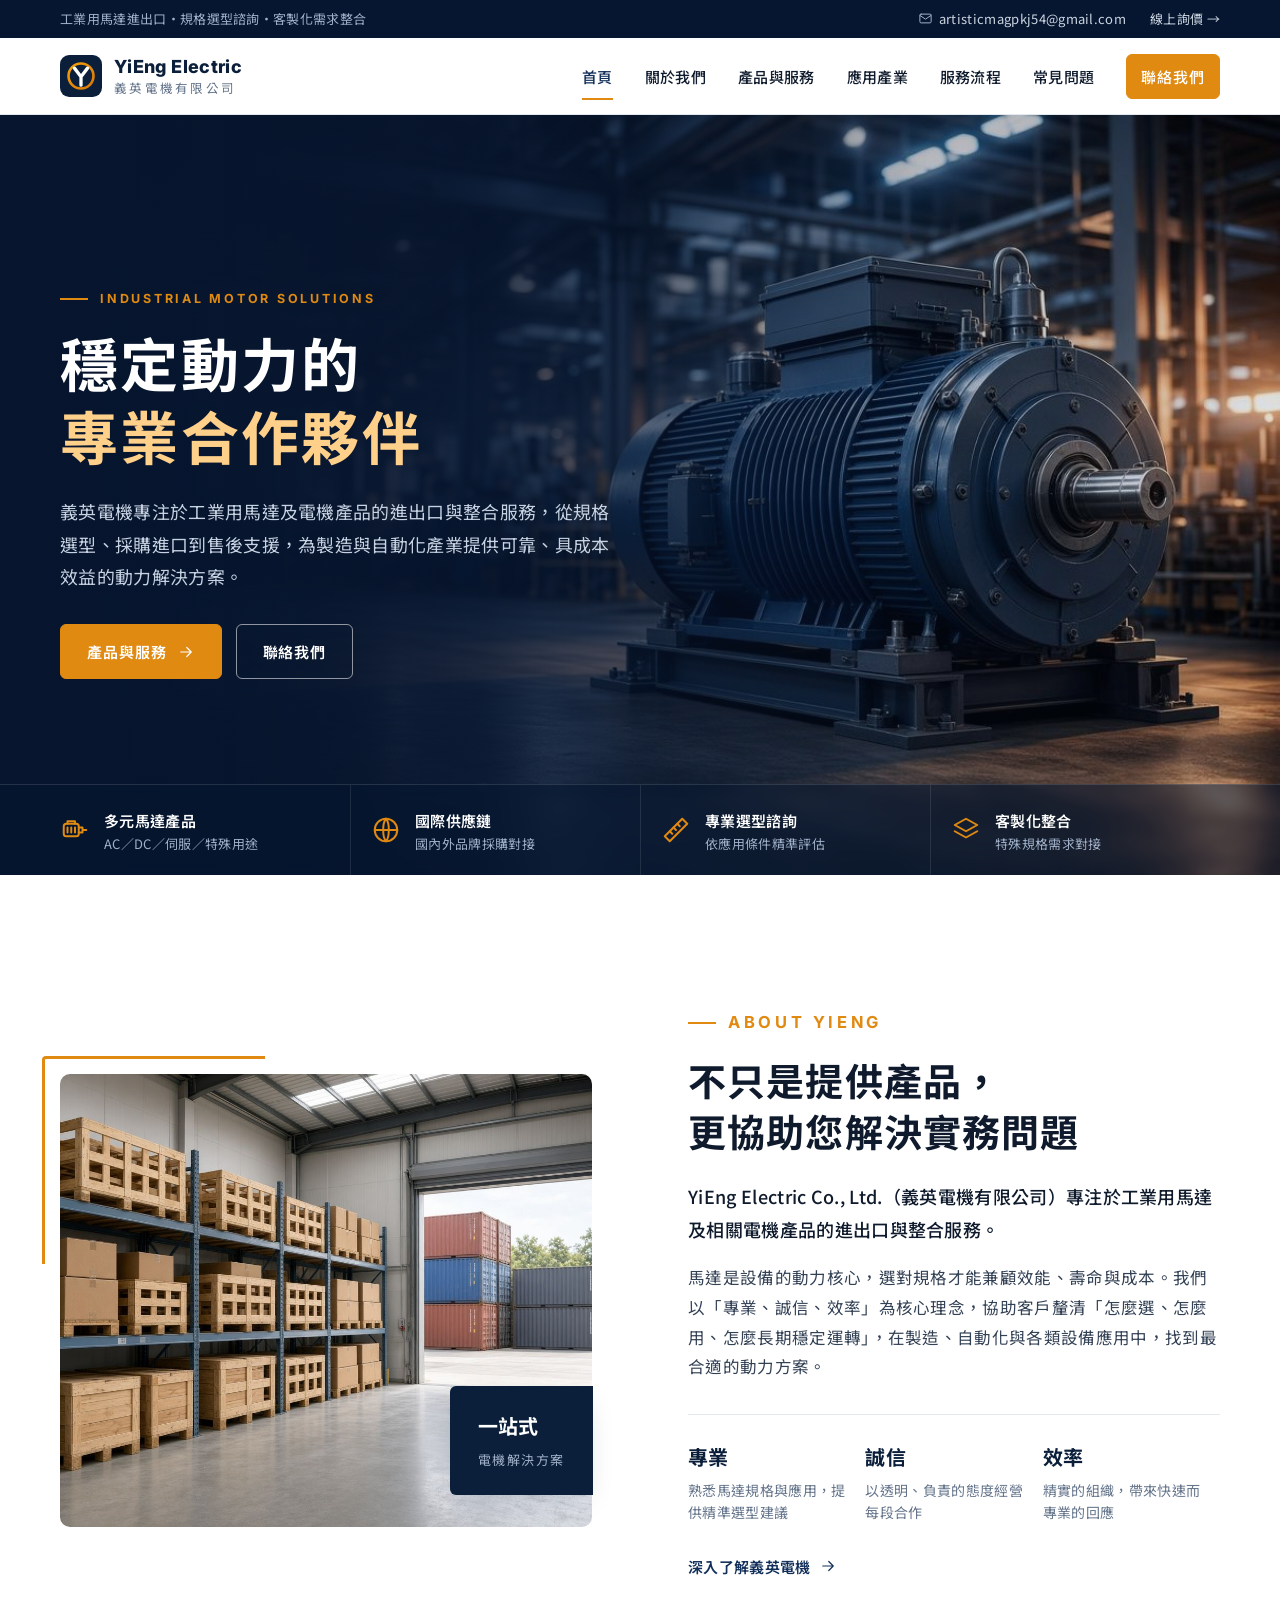
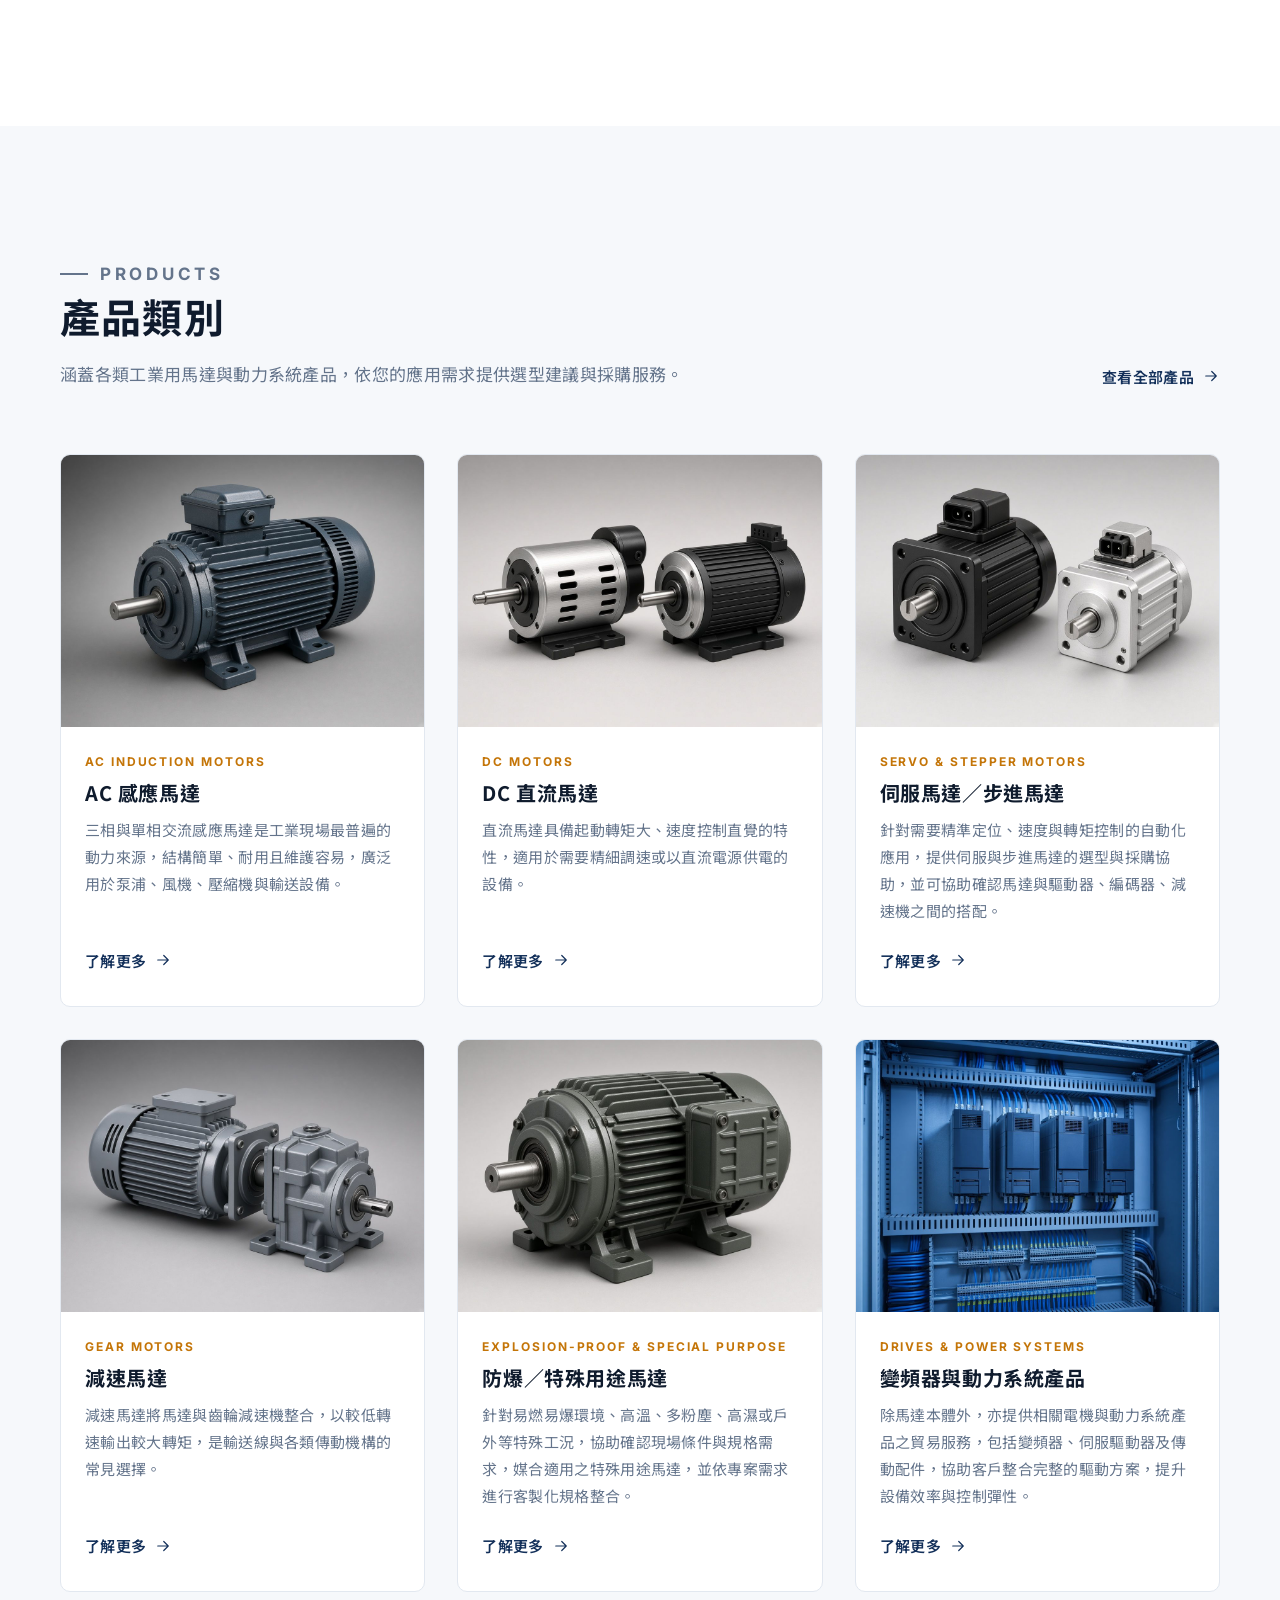
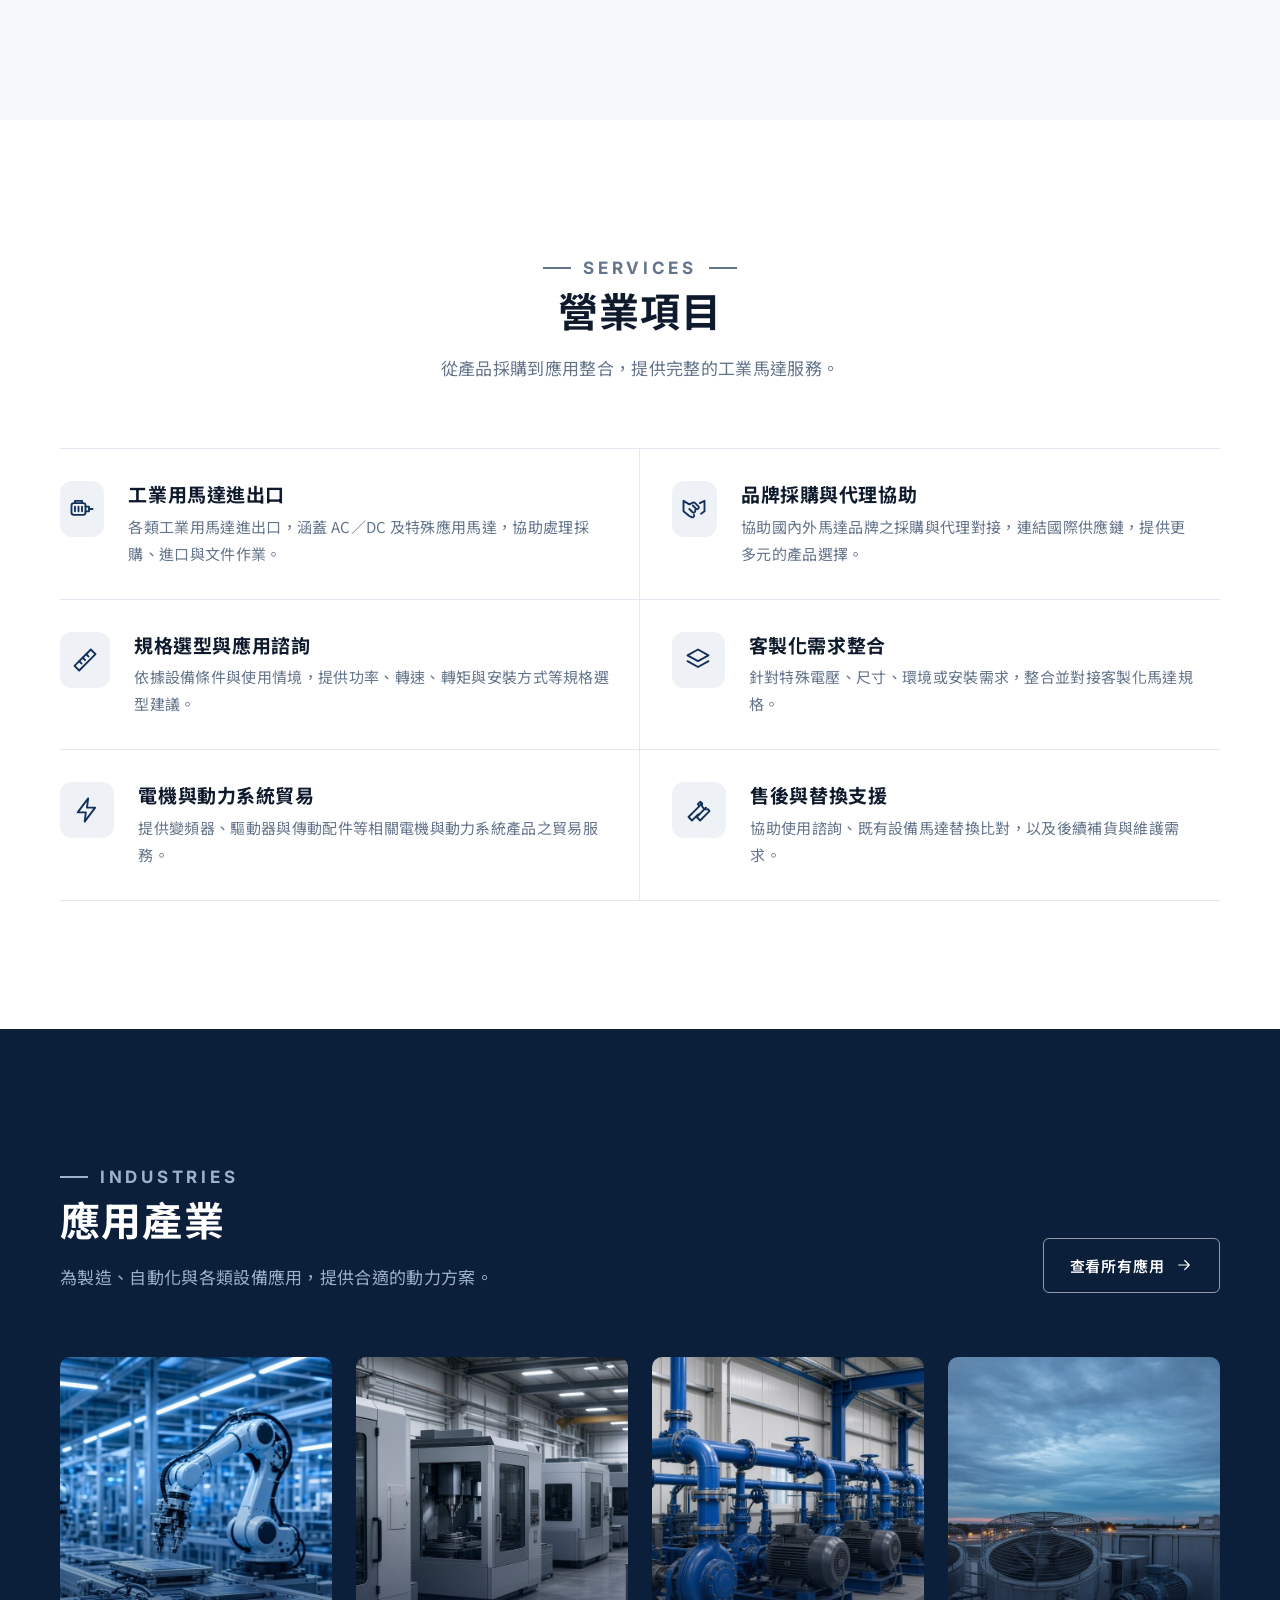
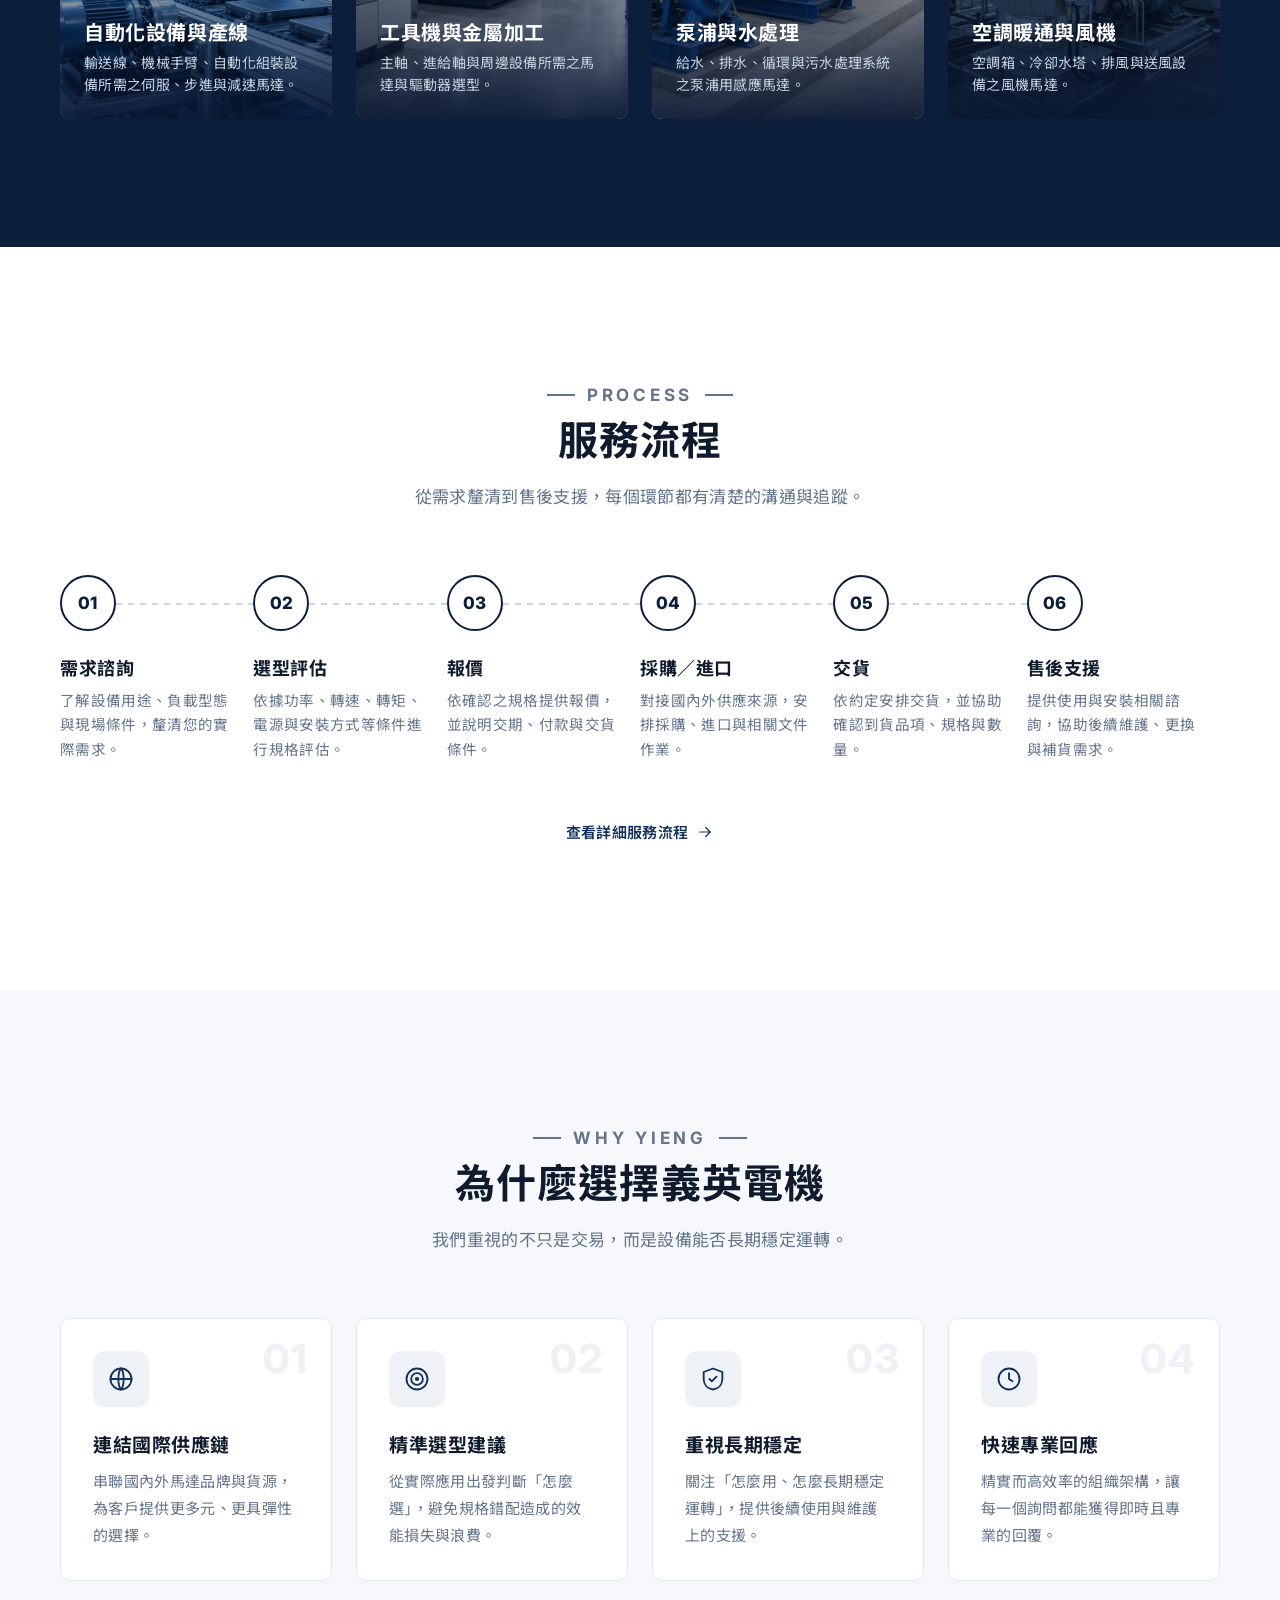
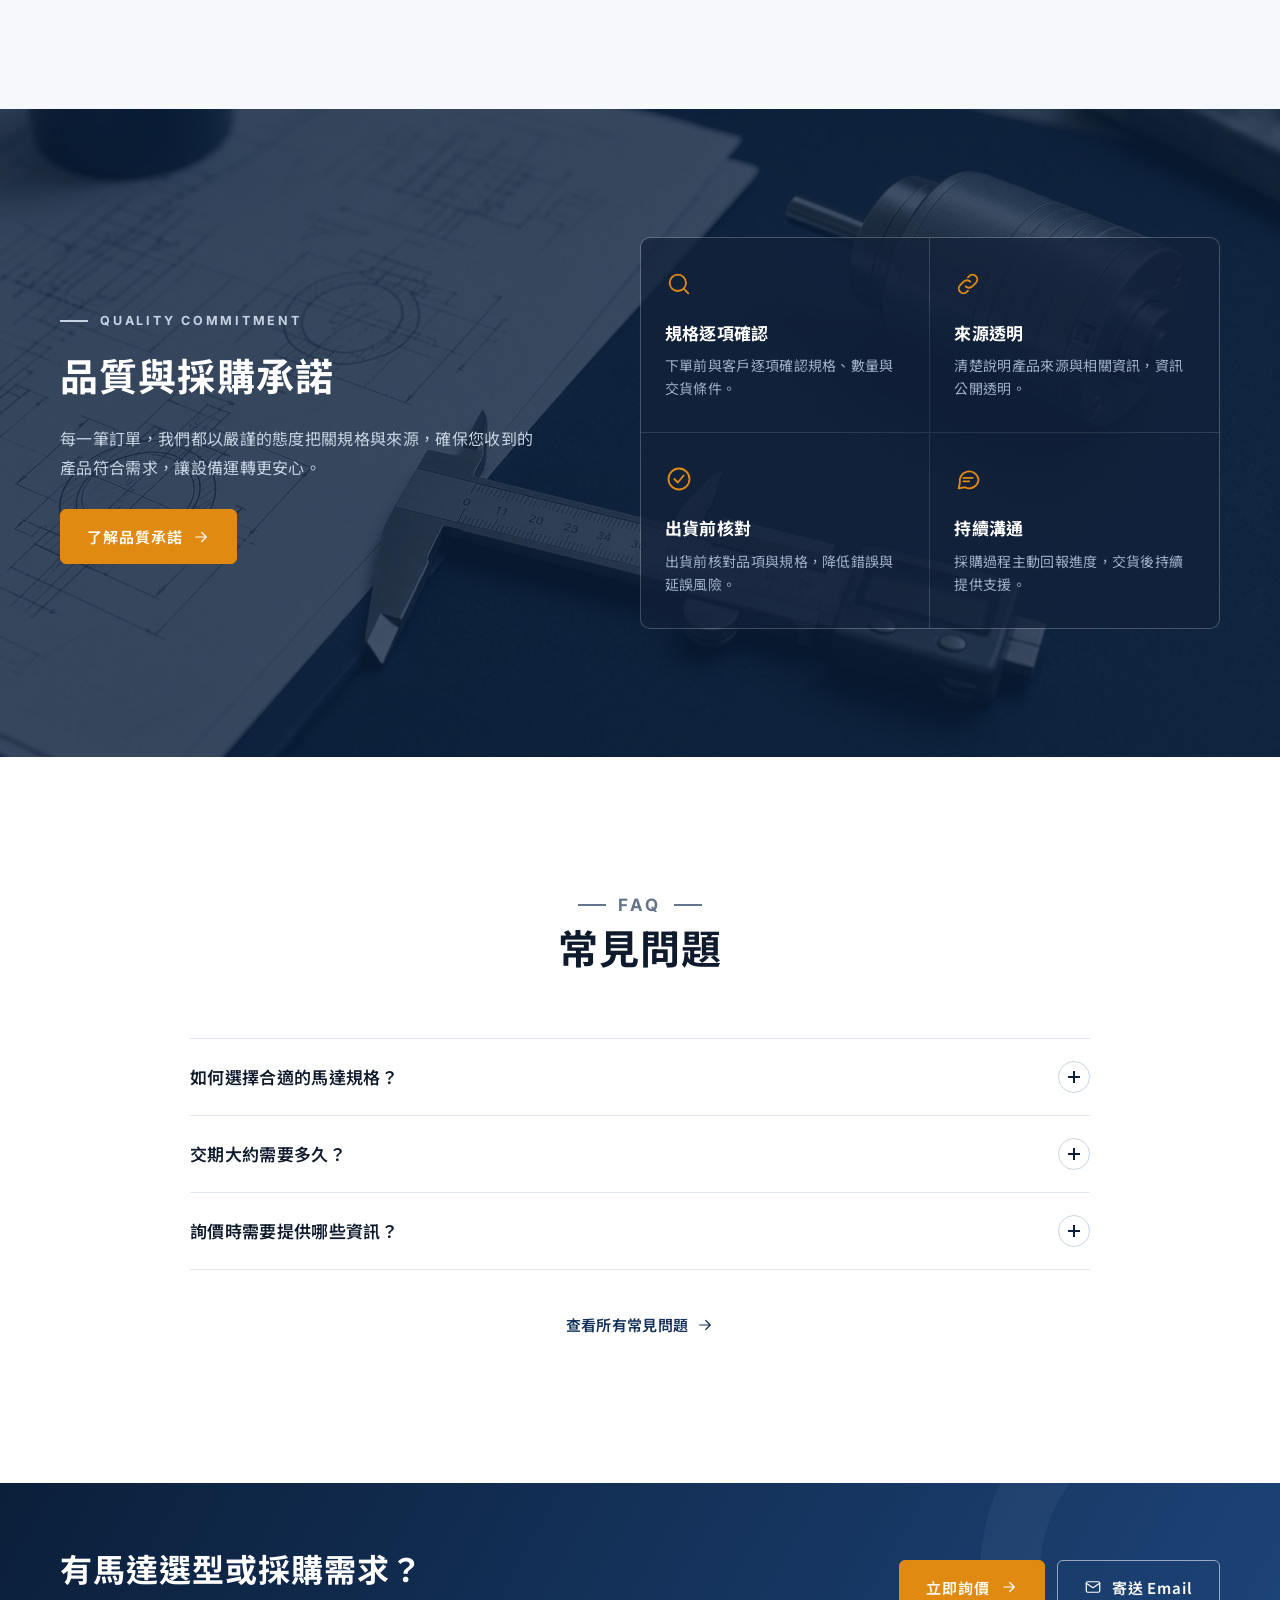
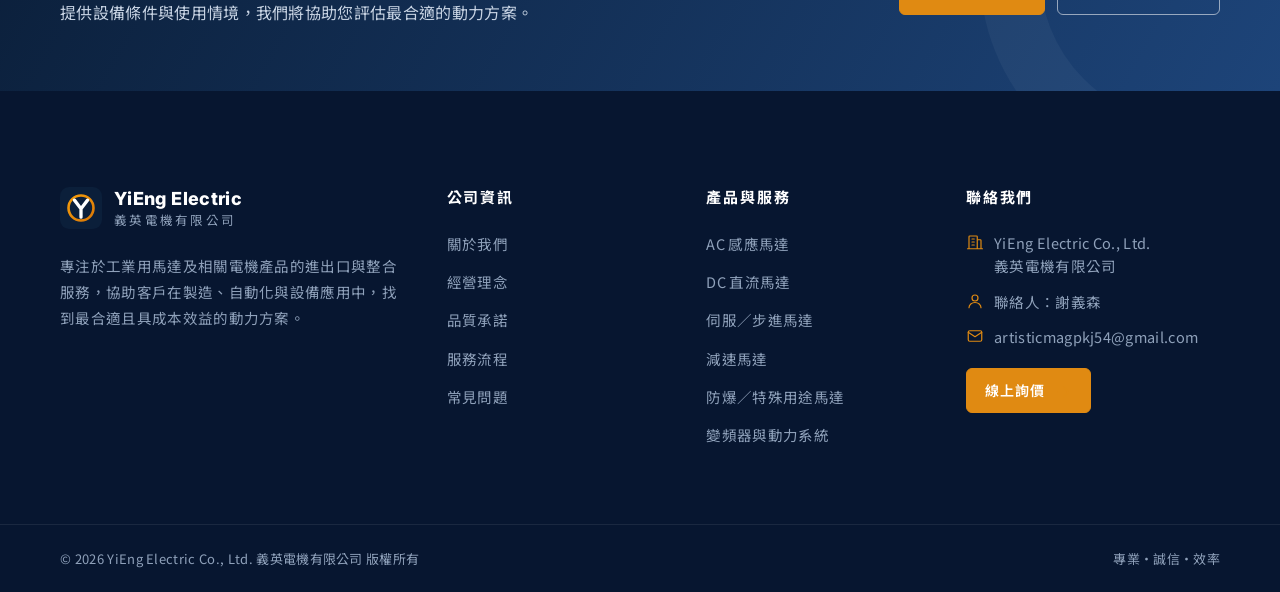
==== commit 6cacd3fe: "全面改版：多頁式企業官網（關於我們、產品與服務、應用產業、服務流程、常見問題、聯絡我們）" ====
--- a/index.html
+++ b/index.html
@@ -1,186 +1,159 @@
 <!DOCTYPE html>
 <html lang="zh-Hant-TW">
 <head>
-  <meta charset="UTF-8" />
-  <meta name="viewport" content="width=device-width, initial-scale=1.0" />
-  <title>YiEng Electric Co., Ltd. 義英電機有限公司｜工業馬達進出口・選型諮詢・客製化整合</title>
-  <meta name="description" content="YiEng Electric Co., Ltd.（義英電機有限公司）專營工業用馬達進出口、選型諮詢與客製化服務，提供穩定可靠的一站式電機解決方案。" />
-  <meta name="keywords" content="YiEng Electric Co., Ltd, 義英電機有限公司, 義英電機, 工業馬達, 馬達進出口, AC馬達, DC馬達, motor" />
-  <meta name="robots" content="index, follow" />
-  <meta property="og:title" content="YiEng Electric 義英電機有限公司" />
-  <meta property="og:description" content="專業工業馬達進出口．穩定動力的最佳夥伴" />
-  <meta property="og:image" content="images/hero.jpg" />
-  <meta property="og:type" content="website" />
-  <link rel="icon" href="images/favicon.svg" type="image/svg+xml" />
-  <link rel="preconnect" href="https://fonts.googleapis.com" />
-  <link rel="preconnect" href="https://fonts.gstatic.com" crossorigin />
-  <link href="https://fonts.googleapis.com/css2?family=Noto+Sans+TC:wght@300;400;500;700;900&family=Montserrat:wght@500;600;700;800&display=swap" rel="stylesheet" />
-  <link rel="stylesheet" href="css/style.css" />
-  <script type="application/ld+json">
-  {
-    "@context": "https://schema.org",
-    "@type": "Organization",
-    "name": "YiEng Electric Co., Ltd.",
-    "alternateName": "義英電機有限公司",
-    "description": "專營工業用馬達進出口、選型諮詢與客製化服務的電機解決方案供應商。"
-  }
-  </script>
+<meta charset="UTF-8" />
+<meta name="viewport" content="width=device-width, initial-scale=1.0" />
+<title>YiEng Electric 義英電機有限公司｜工業馬達進出口・選型諮詢・客製化整合</title>
+<meta name="description" content="義英電機有限公司（YiEng Electric Co., Ltd.）專營工業用馬達及電機產品進出口，提供 AC／DC／伺服／減速／防爆馬達與變頻器之選型諮詢、採購與客製化整合服務。" />
+<meta name="robots" content="index, follow" />
+<meta property="og:title" content="YiEng Electric 義英電機有限公司｜工業馬達進出口・選型諮詢・客製化整合" />
+<meta property="og:description" content="義英電機有限公司（YiEng Electric Co., Ltd.）專營工業用馬達及電機產品進出口，提供 AC／DC／伺服／減速／防爆馬達與變頻器之選型諮詢、採購與客製化整合服務。" />
+<meta property="og:image" content="images/hero2.jpg" />
+<meta property="og:type" content="website" />
+<meta name="theme-color" content="#0b1f3a" />
+<link rel="icon" href="images/favicon.svg" type="image/svg+xml" />
+<link rel="preconnect" href="https://fonts.googleapis.com" />
+<link rel="preconnect" href="https://fonts.gstatic.com" crossorigin />
+<link href="https://fonts.googleapis.com/css2?family=Inter:wght@500;600;700;800&family=Noto+Sans+TC:wght@400;500;600;700&display=swap" rel="stylesheet" />
+<link rel="stylesheet" href="css/style.css" />
+<script>document.documentElement.className+=' js';</script>
+<script type="application/ld+json">{"@context":"https://schema.org","@type":"Organization","name":"YiEng Electric Co., Ltd.","alternateName":"義英電機有限公司","description":"專營工業用馬達及電機產品進出口、選型諮詢與客製化需求整合。","email":"artisticmagpkj54@gmail.com","contactPoint":{"@type":"ContactPoint","contactType":"sales","email":"artisticmagpkj54@gmail.com","availableLanguage":["zh-Hant","en"]}}</script>
 </head>
 <body>
+<div class="topbar"><div class="container">
+  <div class="tb-left">工業用馬達進出口・規格選型諮詢・客製化需求整合</div>
+  <div class="tb-right"><span><svg class="i" viewBox="0 0 24 24" aria-hidden="true"><rect x="3" y="5" width="18" height="14" rx="2"/><path d="M3 7l9 6 9-6"/></svg><a href="mailto:artisticmagpkj54@gmail.com">artisticmagpkj54@gmail.com</a></span><a href="contact.html">線上詢價 →</a></div>
+</div></div>
+<header class="header"><div class="container">
+  <a href="index.html" class="brand" aria-label="YiEng Electric 義英電機 首頁"><img src="images/logo.svg" alt="" width="42" height="42" /><span class="brand-text"><strong>YiEng Electric</strong><small>義英電機有限公司</small></span></a>
+  <nav class="nav" aria-label="主選單">
+    <a href="index.html" class="active">首頁</a><a href="about.html">關於我們</a><a href="products.html">產品與服務</a><a href="industries.html">應用產業</a><a href="process.html">服務流程</a><a href="faq.html">常見問題</a>
+    <a href="contact.html" class="btn btn-sm">聯絡我們</a>
+  </nav>
+  <button class="nav-toggle" aria-label="開啟選單" aria-expanded="false"><span></span><span></span><span></span></button>
+</div></header>
+<main>
+<section class="hero"><div class="hero-bg" style="background-image:url('images/hero2.jpg')"></div>
+<div class="container"><div class="hero-content">
+<p class="eyebrow reveal">Industrial Motor Solutions</p>
+<h1 class="reveal d1">穩定動力的<br/><em>專業合作夥伴</em></h1>
+<p class="lead reveal d2">義英電機專注於工業用馬達及電機產品的進出口與整合服務，從規格選型、採購進口到售後支援，為製造與自動化產業提供可靠、具成本效益的動力解決方案。</p>
+<div class="hero-actions reveal d3"><a href="products.html" class="btn">產品與服務 <svg class="i" viewBox="0 0 24 24" aria-hidden="true"><path d="M5 12h14M13 6l6 6-6 6"/></svg></a><a href="contact.html" class="btn btn-outline">聯絡我們</a></div>
+</div></div>
+<div class="hero-meta"><div class="container">
+<div class="hm"><svg class="i" viewBox="0 0 24 24" aria-hidden="true"><rect x="3" y="7" width="12" height="10" rx="2"/><path d="M15 10h3v4h-3M18 12h3M6 7V5h6v2M6 10v4M9 10v4M12 10v4"/></svg><div><strong>多元馬達產品</strong><span>AC／DC／伺服／特殊用途</span></div></div>
+<div class="hm"><svg class="i" viewBox="0 0 24 24" aria-hidden="true"><circle cx="12" cy="12" r="9"/><path d="M3 12h18M12 3c3 3.3 3 14.7 0 18M12 3c-3 3.3-3 14.7 0 18"/></svg><div><strong>國際供應鏈</strong><span>國內外品牌採購對接</span></div></div>
+<div class="hm"><svg class="i" viewBox="0 0 24 24" aria-hidden="true"><path d="M3 17L17 3l4 4L7 21z"/><path d="M7 13l2 2M10 10l2 2M13 7l2 2"/></svg><div><strong>專業選型諮詢</strong><span>依應用條件精準評估</span></div></div>
+<div class="hm"><svg class="i" viewBox="0 0 24 24" aria-hidden="true"><path d="M12 3l9 5-9 5-9-5z"/><path d="M3 13l9 5 9-5"/></svg><div><strong>客製化整合</strong><span>特殊規格需求對接</span></div></div>
+</div></div></section>
 
-<header class="nav" id="top">
-  <div class="container nav-inner">
-    <a href="#top" class="brand" aria-label="YiEng Electric 首頁">
-      <img src="images/logo.svg" alt="" class="brand-mark" width="40" height="40" />
-      <span class="brand-text"><strong>YiEng Electric</strong><small>義英電機有限公司</small></span>
-    </a>
-    <button class="nav-toggle" aria-label="開啟選單" aria-expanded="false"><span></span><span></span><span></span></button>
-    <nav class="nav-links">
-      <a href="#about">公司簡介</a>
-      <a href="#services">營業項目</a>
-      <a href="#why">核心優勢</a>
-      <a href="#applications">應用領域</a>
-      <a href="#contact" class="btn btn-sm">聯絡我們</a>
-    </nav>
+<section class="section"><div class="container grid-2">
+<div class="media-frame reveal"><img src="images/about.jpg" alt="工業馬達倉儲與進出口貨品" loading="lazy" /><div class="media-tag"><strong>一站式</strong><span>電機解決方案</span></div></div>
+<div class="prose reveal d1">
+<p class="eyebrow">About YiEng</p>
+<h2>不只是提供產品，<br/>更協助您解決實務問題</h2>
+<p class="lead-text">YiEng Electric Co., Ltd.（義英電機有限公司）專注於工業用馬達及相關電機產品的進出口與整合服務。</p>
+<p>馬達是設備的動力核心，選對規格才能兼顧效能、壽命與成本。我們以「專業、誠信、效率」為核心理念，協助客戶釐清「怎麼選、怎麼用、怎麼長期穩定運轉」，在製造、自動化與各類設備應用中，找到最合適的動力方案。</p>
+<div class="values-row"><div><strong>專業</strong><span>熟悉馬達規格與應用，提供精準選型建議</span></div><div><strong>誠信</strong><span>以透明、負責的態度經營每段合作</span></div><div><strong>效率</strong><span>精實的組織，帶來快速而專業的回應</span></div></div>
+<p style="margin-top:28px"><a href="about.html" class="link-arrow">深入了解義英電機 <svg class="i" viewBox="0 0 24 24" aria-hidden="true"><path d="M5 12h14M13 6l6 6-6 6"/></svg></a></p>
+</div></div></section>
+
+<section class="section bg-light"><div class="container">
+<div class="sec-head-row"><div class="sec-head reveal"><p class="eyebrow">Products</p><h2>產品類別</h2><p>涵蓋各類工業用馬達與動力系統產品，依您的應用需求提供選型建議與採購服務。</p></div>
+<a href="products.html" class="link-arrow reveal">查看全部產品 <svg class="i" viewBox="0 0 24 24" aria-hidden="true"><path d="M5 12h14M13 6l6 6-6 6"/></svg></a></div>
+<div class="grid-3">
+<article class="pcard reveal d1"><div class="ph"><img src="images/p-ac.jpg" alt="AC 感應馬達" loading="lazy" /></div><div class="pb"><span class="tag">AC Induction Motors</span><h3>AC 感應馬達</h3><p>三相與單相交流感應馬達是工業現場最普遍的動力來源，結構簡單、耐用且維護容易，廣泛用於泵浦、風機、壓縮機與輸送設備。</p><a href="products.html#ac" class="link-arrow">了解更多 <svg class="i" viewBox="0 0 24 24" aria-hidden="true"><path d="M5 12h14M13 6l6 6-6 6"/></svg></a></div></article>
+<article class="pcard reveal d2"><div class="ph"><img src="images/p-dc.jpg" alt="DC 直流馬達" loading="lazy" /></div><div class="pb"><span class="tag">DC Motors</span><h3>DC 直流馬達</h3><p>直流馬達具備起動轉矩大、速度控制直覺的特性，適用於需要精細調速或以直流電源供電的設備。</p><a href="products.html#dc" class="link-arrow">了解更多 <svg class="i" viewBox="0 0 24 24" aria-hidden="true"><path d="M5 12h14M13 6l6 6-6 6"/></svg></a></div></article>
+<article class="pcard reveal d3"><div class="ph"><img src="images/p-servo.jpg" alt="伺服馬達／步進馬達" loading="lazy" /></div><div class="pb"><span class="tag">Servo & Stepper Motors</span><h3>伺服馬達／步進馬達</h3><p>針對需要精準定位、速度與轉矩控制的自動化應用，提供伺服與步進馬達的選型與採購協助，並可協助確認馬達與驅動器、編碼器、減速機之間的搭配。</p><a href="products.html#servo" class="link-arrow">了解更多 <svg class="i" viewBox="0 0 24 24" aria-hidden="true"><path d="M5 12h14M13 6l6 6-6 6"/></svg></a></div></article>
+<article class="pcard reveal d1"><div class="ph"><img src="images/p-gear.jpg" alt="減速馬達" loading="lazy" /></div><div class="pb"><span class="tag">Gear Motors</span><h3>減速馬達</h3><p>減速馬達將馬達與齒輪減速機整合，以較低轉速輸出較大轉矩，是輸送線與各類傳動機構的常見選擇。</p><a href="products.html#gear" class="link-arrow">了解更多 <svg class="i" viewBox="0 0 24 24" aria-hidden="true"><path d="M5 12h14M13 6l6 6-6 6"/></svg></a></div></article>
+<article class="pcard reveal d2"><div class="ph"><img src="images/p-ex.jpg" alt="防爆／特殊用途馬達" loading="lazy" /></div><div class="pb"><span class="tag">Explosion-proof & Special Purpose</span><h3>防爆／特殊用途馬達</h3><p>針對易燃易爆環境、高溫、多粉塵、高濕或戶外等特殊工況，協助確認現場條件與規格需求，媒合適用之特殊用途馬達，並依專案需求進行客製化規格整合。</p><a href="products.html#special" class="link-arrow">了解更多 <svg class="i" viewBox="0 0 24 24" aria-hidden="true"><path d="M5 12h14M13 6l6 6-6 6"/></svg></a></div></article>
+<article class="pcard reveal d3"><div class="ph"><img src="images/p-drive.jpg" alt="變頻器與動力系統產品" loading="lazy" /></div><div class="pb"><span class="tag">Drives & Power Systems</span><h3>變頻器與動力系統產品</h3><p>除馬達本體外，亦提供相關電機與動力系統產品之貿易服務，包括變頻器、伺服驅動器及傳動配件，協助客戶整合完整的驅動方案，提升設備效率與控制彈性。</p><a href="products.html#drive" class="link-arrow">了解更多 <svg class="i" viewBox="0 0 24 24" aria-hidden="true"><path d="M5 12h14M13 6l6 6-6 6"/></svg></a></div></article>
+</div></div></section>
+
+<section class="section"><div class="container">
+<div class="sec-head center reveal"><p class="eyebrow">Services</p><h2>營業項目</h2><p>從產品採購到應用整合，提供完整的工業馬達服務。</p></div>
+<div class="svc-list">
+<div class="svc reveal"><div class="ficon"><svg class="i" viewBox="0 0 24 24" aria-hidden="true"><rect x="3" y="7" width="12" height="10" rx="2"/><path d="M15 10h3v4h-3M18 12h3M6 7V5h6v2M6 10v4M9 10v4M12 10v4"/></svg></div><div><h3>工業用馬達進出口</h3><p>各類工業用馬達進出口，涵蓋 AC／DC 及特殊應用馬達，協助處理採購、進口與文件作業。</p></div></div>
+<div class="svc reveal d1"><div class="ficon"><svg class="i" viewBox="0 0 24 24" aria-hidden="true"><path d="M8 12l3 3a1.5 1.5 0 0 0 2-2M11 9l3 3a1.5 1.5 0 0 0 2-2l-3-3a2 2 0 0 0-2.4-.3L8 8 3 5v9l5 4 2 1a1.5 1.5 0 0 0 2-2M21 5l-4 2M21 5v9l-3 2"/></svg></div><div><h3>品牌採購與代理協助</h3><p>協助國內外馬達品牌之採購與代理對接，連結國際供應鏈，提供更多元的產品選擇。</p></div></div>
+<div class="svc reveal"><div class="ficon"><svg class="i" viewBox="0 0 24 24" aria-hidden="true"><path d="M3 17L17 3l4 4L7 21z"/><path d="M7 13l2 2M10 10l2 2M13 7l2 2"/></svg></div><div><h3>規格選型與應用諮詢</h3><p>依據設備條件與使用情境，提供功率、轉速、轉矩與安裝方式等規格選型建議。</p></div></div>
+<div class="svc reveal d1"><div class="ficon"><svg class="i" viewBox="0 0 24 24" aria-hidden="true"><path d="M12 3l9 5-9 5-9-5z"/><path d="M3 13l9 5 9-5"/></svg></div><div><h3>客製化需求整合</h3><p>針對特殊電壓、尺寸、環境或安裝需求，整合並對接客製化馬達規格。</p></div></div>
+<div class="svc reveal"><div class="ficon"><svg class="i" viewBox="0 0 24 24" aria-hidden="true"><path d="M13 2L4 14h7l-1 8 9-12h-7z"/></svg></div><div><h3>電機與動力系統貿易</h3><p>提供變頻器、驅動器與傳動配件等相關電機與動力系統產品之貿易服務。</p></div></div>
+<div class="svc reveal d1"><div class="ficon"><svg class="i" viewBox="0 0 24 24" aria-hidden="true"><path d="M14.7 6.3a4 4 0 0 0 5 5L21 13l-8 8-3-3 8-8M14.7 6.3L13 5l-2 2 1.3 1.7M14.7 6.3l-6.4 6.4L3 18l3 3 5.3-5.3"/></svg></div><div><h3>售後與替換支援</h3><p>協助使用諮詢、既有設備馬達替換比對，以及後續補貨與維護需求。</p></div></div>
+</div></div></section>
+
+<section class="section bg-navy"><div class="container">
+<div class="sec-head-row"><div class="sec-head reveal"><p class="eyebrow">Industries</p><h2>應用產業</h2><p>為製造、自動化與各類設備應用，提供合適的動力方案。</p></div>
+<a href="industries.html" class="btn btn-outline reveal">查看所有應用 <svg class="i" viewBox="0 0 24 24" aria-hidden="true"><path d="M5 12h14M13 6l6 6-6 6"/></svg></a></div>
+<div class="grid-4">
+<a href="industries.html" class="itile reveal d1"><img src="images/automation.jpg" alt="自動化設備與產線" loading="lazy" /><div class="it"><h3>自動化設備與產線</h3><p>輸送線、機械手臂、自動化組裝設備所需之伺服、步進與減速馬達。</p></div></a>
+<a href="industries.html" class="itile reveal d2"><img src="images/i-machine.jpg" alt="工具機與金屬加工" loading="lazy" /><div class="it"><h3>工具機與金屬加工</h3><p>主軸、進給軸與周邊設備所需之馬達與驅動器選型。</p></div></a>
+<a href="industries.html" class="itile reveal d3"><img src="images/i-pump.jpg" alt="泵浦與水處理" loading="lazy" /><div class="it"><h3>泵浦與水處理</h3><p>給水、排水、循環與污水處理系統之泵浦用感應馬達。</p></div></a>
+<a href="industries.html" class="itile reveal d4"><img src="images/i-hvac.jpg" alt="空調暖通與風機" loading="lazy" /><div class="it"><h3>空調暖通與風機</h3><p>空調箱、冷卻水塔、排風與送風設備之風機馬達。</p></div></a>
+</div></div></section>
+
+<section class="section"><div class="container">
+<div class="sec-head center reveal"><p class="eyebrow">Process</p><h2>服務流程</h2><p>從需求釐清到售後支援，每個環節都有清楚的溝通與追蹤。</p></div>
+<div class="steps">
+<div class="step reveal d1"><h3>需求諮詢</h3><p>了解設備用途、負載型態與現場條件，釐清您的實際需求。</p></div>
+<div class="step reveal d2"><h3>選型評估</h3><p>依據功率、轉速、轉矩、電源與安裝方式等條件進行規格評估。</p></div>
+<div class="step reveal d3"><h3>報價</h3><p>依確認之規格提供報價，並說明交期、付款與交貨條件。</p></div>
+<div class="step reveal d4"><h3>採購／進口</h3><p>對接國內外供應來源，安排採購、進口與相關文件作業。</p></div>
+<div class="step reveal d5"><h3>交貨</h3><p>依約定安排交貨，並協助確認到貨品項、規格與數量。</p></div>
+<div class="step reveal d1"><h3>售後支援</h3><p>提供使用與安裝相關諮詢，協助後續維護、更換與補貨需求。</p></div>
+</div>
+<p style="text-align:center;margin-top:56px" class="reveal"><a href="process.html" class="link-arrow">查看詳細服務流程 <svg class="i" viewBox="0 0 24 24" aria-hidden="true"><path d="M5 12h14M13 6l6 6-6 6"/></svg></a></p>
+</div></section>
+
+<section class="section bg-light"><div class="container">
+<div class="sec-head center reveal"><p class="eyebrow">Why YiEng</p><h2>為什麼選擇義英電機</h2><p>我們重視的不只是交易，而是設備能否長期穩定運轉。</p></div>
+<div class="grid-4">
+<div class="fcard reveal d1"><span class="num">01</span><div class="ficon"><svg class="i" viewBox="0 0 24 24" aria-hidden="true"><circle cx="12" cy="12" r="9"/><path d="M3 12h18M12 3c3 3.3 3 14.7 0 18M12 3c-3 3.3-3 14.7 0 18"/></svg></div><h3>連結國際供應鏈</h3><p>串聯國內外馬達品牌與貨源，為客戶提供更多元、更具彈性的選擇。</p></div>
+<div class="fcard reveal d2"><span class="num">02</span><div class="ficon"><svg class="i" viewBox="0 0 24 24" aria-hidden="true"><circle cx="12" cy="12" r="9"/><circle cx="12" cy="12" r="5"/><circle cx="12" cy="12" r="1"/></svg></div><h3>精準選型建議</h3><p>從實際應用出發判斷「怎麼選」，避免規格錯配造成的效能損失與浪費。</p></div>
+<div class="fcard reveal d3"><span class="num">03</span><div class="ficon"><svg class="i" viewBox="0 0 24 24" aria-hidden="true"><path d="M12 3l8 3v6c0 5-3.4 8.3-8 9-4.6-.7-8-4-8-9V6z"/><path d="M9 12l2 2 4-4"/></svg></div><h3>重視長期穩定</h3><p>關注「怎麼用、怎麼長期穩定運轉」，提供後續使用與維護上的支援。</p></div>
+<div class="fcard reveal d4"><span class="num">04</span><div class="ficon"><svg class="i" viewBox="0 0 24 24" aria-hidden="true"><circle cx="12" cy="12" r="9"/><path d="M12 7v5l3 2"/></svg></div><h3>快速專業回應</h3><p>精實而高效率的組織架構，讓每一個詢問都能獲得即時且專業的回覆。</p></div>
+</div></div></section>
+
+<section class="band section"><div class="bg" style="background-image:url('images/quality.jpg')"></div><div class="container band-grid">
+<div class="reveal"><p class="eyebrow">Quality Commitment</p><h2>品質與採購承諾</h2><p>每一筆訂單，我們都以嚴謹的態度把關規格與來源，確保您收到的產品符合需求，讓設備運轉更安心。</p><a href="about.html#quality" class="btn" style="margin-top:12px">了解品質承諾 <svg class="i" viewBox="0 0 24 24" aria-hidden="true"><path d="M5 12h14M13 6l6 6-6 6"/></svg></a></div>
+<div class="qlist reveal d1">
+<div><svg class="i" viewBox="0 0 24 24" aria-hidden="true"><circle cx="11" cy="11" r="7"/><path d="M20 20l-4-4"/></svg><strong>規格逐項確認</strong><span>下單前與客戶逐項確認規格、數量與交貨條件。</span></div>
+<div><svg class="i" viewBox="0 0 24 24" aria-hidden="true"><path d="M10 14a4 4 0 0 0 5.7 0l3-3a4 4 0 0 0-5.7-5.7l-1 1"/><path d="M14 10a4 4 0 0 0-5.7 0l-3 3a4 4 0 0 0 5.7 5.7l1-1"/></svg><strong>來源透明</strong><span>清楚說明產品來源與相關資訊，資訊公開透明。</span></div>
+<div><svg class="i" viewBox="0 0 24 24" aria-hidden="true"><circle cx="12" cy="12" r="9"/><path d="M8 12l3 3 5-6"/></svg><strong>出貨前核對</strong><span>出貨前核對品項與規格，降低錯誤與延誤風險。</span></div>
+<div><svg class="i" viewBox="0 0 24 24" aria-hidden="true"><path d="M21 12a8 8 0 0 1-11.6 7.1L4 20l1-4.6A8 8 0 1 1 21 12z"/><path d="M8 11h8M8 14h5"/></svg><strong>持續溝通</strong><span>採購過程主動回報進度，交貨後持續提供支援。</span></div>
+</div></div></section>
+
+<section class="section"><div class="container">
+<div class="sec-head center reveal"><p class="eyebrow">FAQ</p><h2>常見問題</h2></div>
+<div class="faq">
+<details class="qa reveal"><summary>如何選擇合適的馬達規格？<span class="pm"></span></summary><div class="ans"><p>選型時通常需確認負載型態（定轉矩或變轉矩）、所需功率與轉速、電源電壓與頻率、安裝方式與尺寸，以及運轉環境（溫度、濕度、粉塵等）。若您不確定這些資訊，只要提供設備用途與現有馬達的銘牌照片，我們即可協助評估。</p></div></details>
+<details class="qa reveal"><summary>交期大約需要多久？<span class="pm"></span></summary><div class="ans"><p>交期依產品規格、數量與供應來源而定，標準品與客製品差異較大。我們會在報價時一併說明預估交期，並在採購過程中持續追蹤進度。</p></div></details>
+<details class="qa reveal"><summary>詢價時需要提供哪些資訊？<span class="pm"></span></summary><div class="ans"><p>建議提供：產品類別、功率／轉速／電壓等規格、數量、使用設備與環境、期望交期。資訊越完整，報價與建議越精準。也可以直接到「聯絡我們」頁面填寫詢價表單。</p></div></details>
+<p style="text-align:center;margin-top:40px"><a href="faq.html" class="link-arrow">查看所有常見問題 <svg class="i" viewBox="0 0 24 24" aria-hidden="true"><path d="M5 12h14M13 6l6 6-6 6"/></svg></a></p>
+</div></div></section>
+<section class="cta"><div class="container">
+<div class="reveal"><h2>有馬達選型或採購需求？</h2><p>提供設備條件與使用情境，我們將協助您評估最合適的動力方案。</p></div>
+<div class="actions reveal d1"><a href="contact.html" class="btn">立即詢價 <svg class="i" viewBox="0 0 24 24" aria-hidden="true"><path d="M5 12h14M13 6l6 6-6 6"/></svg></a><a href="mailto:artisticmagpkj54@gmail.com" class="btn btn-outline"><svg class="i" viewBox="0 0 24 24" aria-hidden="true"><rect x="3" y="5" width="18" height="14" rx="2"/><path d="M3 7l9 6 9-6"/></svg> 寄送 Email</a></div>
+</div></section>
+</main>
+<footer class="footer">
+  <div class="container f-top">
+    <div>
+      <a href="index.html" class="brand"><img src="images/logo.svg" alt="" width="42" height="42" /><span class="brand-text"><strong>YiEng Electric</strong><small>義英電機有限公司</small></span></a>
+      <p class="f-about">專注於工業用馬達及相關電機產品的進出口與整合服務，協助客戶在製造、自動化與設備應用中，找到最合適且具成本效益的動力方案。</p>
+    </div>
+    <div><h4>公司資訊</h4><ul>
+      <li><a href="about.html">關於我們</a></li><li><a href="about.html#philosophy">經營理念</a></li><li><a href="about.html#quality">品質承諾</a></li><li><a href="process.html">服務流程</a></li><li><a href="faq.html">常見問題</a></li></ul></div>
+    <div><h4>產品與服務</h4><ul>
+      <li><a href="products.html#ac">AC 感應馬達</a></li><li><a href="products.html#dc">DC 直流馬達</a></li><li><a href="products.html#servo">伺服／步進馬達</a></li><li><a href="products.html#gear">減速馬達</a></li><li><a href="products.html#special">防爆／特殊用途馬達</a></li><li><a href="products.html#drive">變頻器與動力系統</a></li></ul></div>
+    <div class="f-contact"><h4>聯絡我們</h4><ul>
+      <li><svg class="i" viewBox="0 0 24 24" aria-hidden="true"><path d="M4 21V5a1 1 0 0 1 1-1h9a1 1 0 0 1 1 1v16M15 9h4a1 1 0 0 1 1 1v11M2 21h20M8 8h3M8 12h3M8 16h3"/></svg><span>YiEng Electric Co., Ltd.<br/>義英電機有限公司</span></li>
+      <li><svg class="i" viewBox="0 0 24 24" aria-hidden="true"><circle cx="12" cy="8" r="4"/><path d="M4 21c0-4 3.6-7 8-7s8 3 8 7"/></svg><span>聯絡人：謝義森</span></li>
+      <li><svg class="i" viewBox="0 0 24 24" aria-hidden="true"><rect x="3" y="5" width="18" height="14" rx="2"/><path d="M3 7l9 6 9-6"/></svg><a href="mailto:artisticmagpkj54@gmail.com">artisticmagpkj54@gmail.com</a></li></ul>
+      <a href="contact.html" class="btn btn-sm" style="margin-top:8px">線上詢價 <svg class="i" viewBox="0 0 24 24" aria-hidden="true"><path d="M5 12h14M13 6l6 6-6 6"/></svg></a></div>
   </div>
-</header>
-
-<section class="hero">
-  <div class="hero-bg" style="background-image:url('images/hero.jpg')"></div>
-  <div class="hero-overlay"></div>
-  <div class="container hero-content">
-    <p class="eyebrow reveal">INDUSTRIAL MOTOR IMPORT &amp; EXPORT</p>
-    <h1 class="reveal">專業工業馬達進出口<br /><span>穩定動力的最佳夥伴</span></h1>
-    <p class="lead reveal">深耕馬達產業，連結國際供應鏈，提供高效率、可信賴的電機與動力解決方案。</p>
-    <div class="hero-actions reveal">
-      <a href="#services" class="btn">了解營業項目</a>
-      <a href="#contact" class="btn btn-ghost">洽詢合作</a>
-    </div>
-  </div>
-  <div class="hero-strip">
-    <div class="container strip-inner">
-      <div><strong>AC / DC</strong><span>各類工業用馬達</span></div>
-      <div><strong>Global</strong><span>國際供應鏈連結</span></div>
-      <div><strong>Consulting</strong><span>規格選型與應用諮詢</span></div>
-      <div><strong>Custom</strong><span>客製化需求整合</span></div>
-    </div>
-  </div>
-</section>
-
-<section id="about" class="section">
-  <div class="container grid-2">
-    <div class="media reveal">
-      <img src="images/about.jpg" alt="整齊陳列的馬達貨品與進出口貨櫃倉儲" loading="lazy" />
-      <div class="media-badge"><strong>一站式</strong><span>電機解決方案</span></div>
-    </div>
-    <div class="reveal">
-      <p class="eyebrow">ABOUT US</p>
-      <h2 class="title">公司簡介</h2>
-      <p><strong>YiEng Electric Co., Ltd.</strong>（<strong>義英電機有限公司</strong>）專注於工業用馬達及相關電機產品的進出口與整合服務。</p>
-      <p>我們以「專業、誠信、效率」為核心理念，協助客戶在製造、自動化與設備應用中，找到最合適且具成本效益的動力方案。</p>
-      <div class="values">
-        <div class="value"><span class="value-icon">01</span><div><h3>專業</h3><p>熟悉馬達規格與應用，提供精準的選型建議。</p></div></div>
-        <div class="value"><span class="value-icon">02</span><div><h3>誠信</h3><p>以透明、負責的態度經營每一段合作關係。</p></div></div>
-        <div class="value"><span class="value-icon">03</span><div><h3>效率</h3><p>精實的組織架構，帶來快速且專業的回應。</p></div></div>
-      </div>
-    </div>
-  </div>
-</section>
-
-<section id="services" class="section section-alt">
-  <div class="container">
-    <div class="section-head reveal">
-      <p class="eyebrow">OUR SERVICES</p>
-      <h2 class="title">營業項目</h2>
-      <p class="sub">從產品採購到應用整合，提供完整的工業馬達服務。</p>
-    </div>
-    <div class="cards">
-      <article class="card reveal">
-        <div class="card-img"><img src="images/products.jpg" alt="各式工業用 AC、DC 與伺服馬達" loading="lazy" /></div>
-        <div class="card-body"><span class="num">01</span><h3>工業用馬達進出口</h3><p>各類工業用馬達進出口，涵蓋 AC / DC / 特殊應用馬達。</p></div>
-      </article>
-      <article class="card reveal">
-        <div class="card-img"><img src="images/logistics.jpg" alt="國際貨櫃港口與進出口物流" loading="lazy" /></div>
-        <div class="card-body"><span class="num">02</span><h3>品牌採購與代理協助</h3><p>協助國內外馬達品牌之採購與代理對接，連結國際供應鏈。</p></div>
-      </article>
-      <article class="card reveal">
-        <div class="card-img"><img src="images/consulting.jpg" alt="馬達技術圖面與規格分析" loading="lazy" /></div>
-        <div class="card-body"><span class="num">03</span><h3>規格選型與應用諮詢</h3><p>依據設備條件與使用情境，提供馬達規格選型與應用建議。</p></div>
-      </article>
-      <article class="card reveal">
-        <div class="card-img"><img src="images/copper.jpg" alt="馬達內部銅線繞組特寫" loading="lazy" /></div>
-        <div class="card-body"><span class="num">04</span><h3>客製化需求整合</h3><p>針對特殊規格與應用，整合並對接客製化馬達需求。</p></div>
-      </article>
-      <article class="card reveal">
-        <div class="card-img"><img src="images/automation.jpg" alt="自動化產線與馬達驅動設備" loading="lazy" /></div>
-        <div class="card-body"><span class="num">05</span><h3>電機與動力系統貿易</h3><p>提供相關電機與動力系統之貿易服務，滿足多元設備需求。</p></div>
-      </article>
-      <article class="card card-cta reveal">
-        <div class="card-body">
-          <h3>不只是賣產品</h3>
-          <p>我們更協助客戶解決「怎麼選、怎麼用、怎麼長期穩定運轉」的實務問題。</p>
-          <a href="#contact" class="btn btn-light">與我們討論需求</a>
-        </div>
-      </article>
-    </div>
-  </div>
-</section>
-
-<section id="why" class="section why">
-  <div class="why-bg" style="background-image:url('images/copper.jpg')"></div>
-  <div class="container">
-    <div class="section-head light reveal">
-      <p class="eyebrow">WHY YIENG</p>
-      <h2 class="title">為什麼選擇義英電機</h2>
-    </div>
-    <div class="why-grid">
-      <div class="why-item reveal"><div class="icon"><svg viewBox="0 0 24 24"><circle cx="12" cy="12" r="9"/><path d="M3 12h18M12 3c3 3.5 3 14.5 0 18M12 3c-3 3.5-3 14.5 0 18"/></svg></div><h3>連結國際供應鏈</h3><p>串聯國內外馬達品牌與貨源，為客戶提供更多元的選擇。</p></div>
-      <div class="why-item reveal"><div class="icon"><svg viewBox="0 0 24 24"><path d="M9 11l3 3 8-8"/><path d="M20 12v7a2 2 0 0 1-2 2H6a2 2 0 0 1-2-2V5a2 2 0 0 1 2-2h9"/></svg></div><h3>精準選型建議</h3><p>從應用出發，協助判斷「怎麼選」，避免規格錯配與浪費。</p></div>
-      <div class="why-item reveal"><div class="icon"><svg viewBox="0 0 24 24"><path d="M12 2v4M12 18v4M4.9 4.9l2.8 2.8M16.3 16.3l2.8 2.8M2 12h4M18 12h4M4.9 19.1l2.8-2.8M16.3 7.7l2.8-2.8"/><circle cx="12" cy="12" r="3"/></svg></div><h3>長期穩定運轉</h3><p>重視「怎麼用、怎麼長期穩定運轉」，陪伴客戶走得更遠。</p></div>
-      <div class="why-item reveal"><div class="icon"><svg viewBox="0 0 24 24"><path d="M13 2L3 14h9l-1 8 10-12h-9l1-8z"/></svg></div><h3>快速專業回應</h3><p>精實而高效率的組織架構，確保每位客戶獲得即時服務。</p></div>
-    </div>
-  </div>
-</section>
-
-<section id="applications" class="section">
-  <div class="container">
-    <div class="section-head reveal">
-      <p class="eyebrow">APPLICATIONS</p>
-      <h2 class="title">應用領域</h2>
-      <p class="sub">為製造、自動化與各類設備應用，提供合適的動力方案。</p>
-    </div>
-    <div class="gallery">
-      <figure class="g-item g-wide reveal"><img src="images/automation.jpg" alt="自動化產線" loading="lazy" /><figcaption><strong>自動化</strong><span>產線輸送、機械手臂等自動化設備動力</span></figcaption></figure>
-      <figure class="g-item reveal"><img src="images/hero.jpg" alt="工業用三相馬達" loading="lazy" /><figcaption><strong>製造業</strong><span>各式工業設備之動力核心</span></figcaption></figure>
-      <figure class="g-item reveal"><img src="images/products.jpg" alt="各式馬達產品" loading="lazy" /><figcaption><strong>設備應用</strong><span>AC / DC / 特殊應用馬達</span></figcaption></figure>
-      <figure class="g-item g-wide reveal"><img src="images/logistics.jpg" alt="國際物流港口" loading="lazy" /><figcaption><strong>國際貿易</strong><span>馬達及電機產品進出口</span></figcaption></figure>
-    </div>
-  </div>
-</section>
-
-<section id="contact" class="section contact">
-  <div class="contact-bg" style="background-image:url('images/logistics.jpg')"></div>
-  <div class="container contact-inner reveal">
-    <p class="eyebrow">CONTACT</p>
-    <h2 class="title">尋找穩定可靠的馬達合作夥伴？</h2>
-    <p class="lead">若您正在尋找穩定可靠的馬達進出口合作夥伴，歡迎與我們聯繫，YiEng Electric 將提供最合適的專業建議。</p>
-    <div class="contact-card">
-      <div><span>公司名稱</span><strong>YiEng Electric Co., Ltd.</strong><strong>義英電機有限公司</strong></div>
-      <div><span>服務項目</span><strong>工業馬達進出口・選型諮詢・客製化整合</strong></div>
-      <div><span>聯絡人</span><strong>謝義森</strong></div>
-      <div><span>聯絡信箱</span><strong><a href="mailto:artisticmagpkj54@gmail.com" style="color:inherit">artisticmagpkj54@gmail.com</a></strong></div>
-    </div>
-  </div>
-</section>
-
-<footer class="footer">
-  <div class="container footer-inner">
-    <div class="brand"><img src="images/logo.svg" alt="" class="brand-mark" width="36" height="36" /><span class="brand-text"><strong>YiEng Electric</strong><small>義英電機有限公司</small></span></div>
-    <p>© <span id="year"></span> YiEng Electric Co., Ltd. All Rights Reserved.</p>
-  </div>
+  <div class="f-bottom"><div class="container"><span>© <span id="year">2026</span> YiEng Electric Co., Ltd. 義英電機有限公司 版權所有</span><span>專業・誠信・效率</span></div></div>
 </footer>
-
-<a href="#top" class="to-top" aria-label="回到頂端">↑</a>
+<a href="#" class="to-top" aria-label="回到頂端"><svg class="i" viewBox="0 0 24 24" aria-hidden="true"><path d="M12 19V5M6 11l6-6 6 6"/></svg></a>
 <script src="js/main.js"></script>
 </body>
 </html>
--- a/css/style.css
+++ b/css/style.css
@@ -1,153 +1,390 @@
-:root{--navy:#0b1f3a;--navy-2:#12305a;--ink:#1e293b;--muted:#64748b;--line:#e2e8f0;--bg-alt:#f4f7fb;--accent:#f59e0b;--accent-2:#d97706;--radius:16px;--shadow:0 20px 50px -20px rgba(11,31,58,.35)}
-*{box-sizing:border-box;margin:0;padding:0}
-html{scroll-behavior:smooth;scroll-padding-top:80px}
-body{font-family:"Noto Sans TC",system-ui,-apple-system,"Microsoft JhengHei",sans-serif;color:var(--ink);line-height:1.8;background:#fff;-webkit-font-smoothing:antialiased}
+/* YiEng Electric — corporate stylesheet */
+:root{
+  --navy-900:#071630; --navy-800:#0b1f3a; --navy-700:#13305a; --navy-600:#1d4479;
+  --steel-700:#3b4a5e; --steel-500:#64748b; --steel-300:#cbd5e1; --steel-200:#e2e8f0; --steel-100:#eef2f6; --steel-50:#f6f8fb;
+  --ink:#0f1b2d; --text:#334155; --muted:#64748b; --white:#fff;
+  --accent:#e08a12; --accent-600:#c47508;
+  --radius:6px; --radius-lg:10px;
+  --shadow-sm:0 1px 2px rgba(15,27,45,.06),0 1px 3px rgba(15,27,45,.08);
+  --shadow:0 10px 30px -12px rgba(11,31,58,.25);
+  --container:1240px; --gutter:clamp(20px,4vw,40px);
+  --s1:8px; --s2:16px; --s3:24px; --s4:32px; --s5:48px; --s6:64px; --s7:96px; --s8:128px;
+  --font:"Noto Sans TC","PingFang TC","Microsoft JhengHei",system-ui,sans-serif;
+  --font-en:"Inter","Noto Sans TC",system-ui,sans-serif;
+}
+*,*::before,*::after{box-sizing:border-box}
+html{scroll-behavior:smooth;-webkit-text-size-adjust:100%}
+html,body{overflow-x:clip}
+body{margin:0;font-family:var(--font);color:var(--text);background:#fff;font-size:16px;line-height:1.8;letter-spacing:.02em;-webkit-font-smoothing:antialiased}
 img{max-width:100%;display:block}
 a{color:inherit;text-decoration:none}
-.container{width:min(1180px,92%);margin:0 auto}
-.eyebrow{font-family:Montserrat,sans-serif;font-weight:700;letter-spacing:.22em;font-size:.78rem;color:var(--accent-2);margin-bottom:.6rem}
-.title{font-size:clamp(1.8rem,3.2vw,2.6rem);font-weight:900;color:var(--navy);line-height:1.3;margin-bottom:1.2rem;letter-spacing:.02em}
-.section{padding:110px 0;position:relative}
-.section-alt{background:var(--bg-alt)}
-.section-head{text-align:center;max-width:680px;margin:0 auto 56px}
-.section-head .sub{color:var(--muted)}
-.section-head.light .title{color:#fff}
-p+p{margin-top:1rem}
-.btn{display:inline-flex;align-items:center;gap:.5rem;padding:.9rem 1.8rem;border-radius:999px;background:linear-gradient(135deg,var(--accent),var(--accent-2));color:#fff;font-weight:700;letter-spacing:.05em;transition:transform .25s,box-shadow .25s;box-shadow:0 10px 25px -10px rgba(217,119,6,.7)}
-.btn:hover{transform:translateY(-2px);box-shadow:0 16px 30px -10px rgba(217,119,6,.8)}
-.btn-ghost{background:transparent;border:1.5px solid rgba(255,255,255,.6);box-shadow:none}
-.btn-ghost:hover{background:rgba(255,255,255,.1);box-shadow:none}
-.btn-light{background:#fff;color:var(--navy);box-shadow:none;margin-top:1.4rem}
-.btn-sm{padding:.55rem 1.3rem;font-size:.92rem}
-/* nav */
-.nav{position:fixed;inset:0 0 auto 0;z-index:50;transition:background .3s,box-shadow .3s,padding .3s;padding:18px 0}
-.nav.scrolled{background:rgba(11,31,58,.92);backdrop-filter:blur(10px);box-shadow:0 6px 30px rgba(0,0,0,.18);padding:10px 0}
-.nav-inner{display:flex;align-items:center;justify-content:space-between}
-.brand{display:flex;align-items:center;gap:.75rem;color:#fff}
-.brand-mark{width:40px;height:40px}
-.brand-text{display:flex;flex-direction:column;line-height:1.2}
-.brand-text strong{font-family:Montserrat,sans-serif;font-size:1.1rem;letter-spacing:.04em}
-.brand-text small{font-size:.75rem;opacity:.8;letter-spacing:.2em}
-.nav-links{display:flex;align-items:center;gap:2rem}
-.nav-links a:not(.btn){color:rgba(255,255,255,.88);font-weight:500;font-size:.95rem;position:relative}
-.nav-links a:not(.btn)::after{content:"";position:absolute;left:0;bottom:-4px;width:0;height:2px;background:var(--accent);transition:width .25s}
-.nav-links a:not(.btn):hover::after{width:100%}
-.nav-toggle{display:none;background:none;border:0;cursor:pointer;width:32px;height:24px;position:relative}
-.nav-toggle span{display:block;height:2px;background:#fff;margin:6px 0;transition:.3s}
-.nav-toggle.open span:nth-child(1){transform:translateY(8px) rotate(45deg)}
+h1,h2,h3,h4{color:var(--ink);margin:0;line-height:1.35;font-weight:700;letter-spacing:.03em}
+p{margin:0 0 1em}
+ul{margin:0;padding:0;list-style:none}
+.container{max-width:var(--container);margin:0 auto;padding:0 var(--gutter)}
+.sr-only{position:absolute;width:1px;height:1px;overflow:hidden;clip:rect(0 0 0 0)}
+svg.i{width:24px;height:24px;fill:none;stroke:currentColor;stroke-width:1.6;stroke-linecap:round;stroke-linejoin:round;flex:none}
+
+/* ---------- Top bar & header ---------- */
+.topbar{background:var(--navy-900);color:#9fb0c8;font-size:13px}
+.topbar .container{display:flex;justify-content:space-between;align-items:center;height:38px;gap:16px}
+.topbar a{color:#cbd5e1}.topbar a:hover{color:#fff}
+.topbar .tb-right{display:flex;gap:24px;align-items:center}
+.topbar .tb-right span{display:inline-flex;align-items:center;gap:6px}
+.topbar svg.i{width:15px;height:15px}
+.header{position:sticky;top:0;z-index:50;background:rgba(255,255,255,.97);backdrop-filter:saturate(1.4) blur(8px);border-bottom:1px solid var(--steel-200);transition:box-shadow .3s}
+.header.scrolled{box-shadow:0 6px 24px -10px rgba(11,31,58,.18)}
+.header .container{display:flex;align-items:center;justify-content:space-between;height:76px}
+.brand{display:flex;align-items:center;gap:12px}
+.brand img{width:42px;height:42px}
+.brand-text{display:flex;flex-direction:column;line-height:1.15}
+.brand-text strong{font-family:var(--font-en);font-size:18px;color:var(--navy-800);letter-spacing:.02em;font-weight:800}
+.brand-text small{font-size:12.5px;color:var(--steel-500);letter-spacing:.18em;margin-top:3px}
+.nav{display:flex;align-items:center;gap:4px}
+.nav a{position:relative;padding:8px 14px;font-size:15px;font-weight:500;color:var(--ink)}
+.nav a::after{content:"";position:absolute;left:14px;right:14px;bottom:-2px;height:2px;background:var(--accent);transform:scaleX(0);transition:transform .25s;transform-origin:left}
+.nav a:hover::after,.nav a.active::after{transform:scaleX(1)}
+.nav a.active{color:var(--navy-700)}
+.nav .btn{margin-left:14px;color:#fff}
+.nav .btn::after{display:none}
+.nav-toggle{display:none;background:none;border:0;width:44px;height:44px;padding:10px;cursor:pointer}
+.nav-toggle span{display:block;height:2px;background:var(--navy-800);margin:5px 0;transition:.3s}
+.nav-toggle.open span:nth-child(1){transform:translateY(7px) rotate(45deg)}
 .nav-toggle.open span:nth-child(2){opacity:0}
-.nav-toggle.open span:nth-child(3){transform:translateY(-8px) rotate(-45deg)}
-/* hero */
-.hero{position:relative;min-height:100vh;display:flex;flex-direction:column;justify-content:center;color:#fff;overflow:hidden}
-.hero-bg{position:absolute;inset:0;background-size:cover;background-position:center;transform:scale(1.05);animation:zoom 18s ease-out forwards}
-@keyframes zoom{to{transform:scale(1)}}
-.hero-overlay{position:absolute;inset:0;background:linear-gradient(100deg,rgba(6,18,36,.95) 0%,rgba(11,31,58,.82) 45%,rgba(11,31,58,.25) 100%)}
-.hero-content{position:relative;padding:160px 0 180px;max-width:1180px}
-.hero h1{font-size:clamp(2.2rem,5.2vw,4rem);font-weight:900;line-height:1.25;margin-bottom:1.4rem;letter-spacing:.03em}
-.hero h1 span{background:linear-gradient(90deg,#fbbf24,#f59e0b);-webkit-background-clip:text;background-clip:text;color:transparent}
-.hero .lead{font-size:clamp(1rem,1.5vw,1.2rem);max-width:580px;opacity:.9;margin-bottom:2.2rem}
-.hero-actions{display:flex;gap:1rem;flex-wrap:wrap}
-.hero-strip{position:absolute;bottom:0;left:0;right:0;background:rgba(255,255,255,.06);backdrop-filter:blur(8px);border-top:1px solid rgba(255,255,255,.12)}
-.strip-inner{display:grid;grid-template-columns:repeat(4,1fr)}
-.strip-inner div{padding:22px 10px;border-right:1px solid rgba(255,255,255,.12);text-align:center}
-.strip-inner div:last-child{border-right:0}
-.strip-inner strong{display:block;font-family:Montserrat,sans-serif;font-size:1.2rem;color:var(--accent)}
-.strip-inner span{font-size:.88rem;opacity:.85}
-/* about */
-.grid-2{display:grid;grid-template-columns:1fr 1fr;gap:70px;align-items:center}
-.media{position:relative}
-.media img{border-radius:var(--radius);box-shadow:var(--shadow);aspect-ratio:4/3;object-fit:cover;width:100%}
-.media-badge{position:absolute;right:-24px;bottom:-24px;background:var(--navy);color:#fff;padding:22px 28px;border-radius:14px;box-shadow:var(--shadow);border-left:4px solid var(--accent)}
-.media-badge strong{display:block;font-size:1.5rem}
-.media-badge span{font-size:.9rem;opacity:.8}
-.values{margin-top:2rem;display:grid;gap:1rem}
-.value{display:flex;gap:1rem;align-items:flex-start;padding:1rem 1.2rem;border:1px solid var(--line);border-radius:12px;transition:.25s}
-.value:hover{border-color:var(--accent);box-shadow:0 10px 30px -15px rgba(11,31,58,.3)}
-.value-icon{font-family:Montserrat,sans-serif;font-weight:800;color:var(--accent-2);font-size:1.1rem;min-width:36px}
-.value h3{font-size:1.05rem;color:var(--navy)}
-.value p{color:var(--muted);font-size:.95rem;margin:0}
-/* cards */
-.cards{display:grid;grid-template-columns:repeat(3,1fr);gap:28px}
-.card{background:#fff;border-radius:var(--radius);overflow:hidden;box-shadow:0 10px 30px -18px rgba(11,31,58,.35);transition:transform .3s,box-shadow .3s;display:flex;flex-direction:column}
-.card:hover{transform:translateY(-6px);box-shadow:var(--shadow)}
-.card-img{aspect-ratio:16/10;overflow:hidden}
-.card-img img{width:100%;height:100%;object-fit:cover;transition:transform .6s}
-.card:hover .card-img img{transform:scale(1.06)}
-.card-body{padding:26px 26px 30px;position:relative}
-.num{font-family:Montserrat,sans-serif;font-weight:800;font-size:.85rem;color:var(--accent-2);letter-spacing:.1em}
-.card h3{font-size:1.2rem;color:var(--navy);margin:.3rem 0 .5rem}
-.card p{color:var(--muted);font-size:.96rem}
-.card-cta{background:linear-gradient(145deg,var(--navy),var(--navy-2));color:#fff;justify-content:center}
-.card-cta h3{color:#fff;font-size:1.5rem}
-.card-cta p{color:rgba(255,255,255,.82)}
-/* why */
-.why{background:var(--navy);color:#fff;overflow:hidden}
-.why-bg{position:absolute;inset:0;background-size:cover;background-position:center;opacity:.12}
-.why .container{position:relative}
-.why-grid{display:grid;grid-template-columns:repeat(4,1fr);gap:24px}
-.why-item{padding:34px 26px;border:1px solid rgba(255,255,255,.12);border-radius:var(--radius);background:rgba(255,255,255,.04);backdrop-filter:blur(4px);transition:.3s}
-.why-item:hover{background:rgba(255,255,255,.08);border-color:rgba(245,158,11,.6);transform:translateY(-4px)}
-.icon{width:54px;height:54px;border-radius:14px;background:linear-gradient(135deg,var(--accent),var(--accent-2));display:grid;place-items:center;margin-bottom:1.2rem}
-.icon svg{width:28px;height:28px;fill:none;stroke:#fff;stroke-width:2;stroke-linecap:round;stroke-linejoin:round}
-.why-item h3{font-size:1.15rem;margin-bottom:.4rem}
-.why-item p{color:rgba(255,255,255,.75);font-size:.95rem}
-/* gallery */
-.gallery{display:grid;grid-template-columns:repeat(3,1fr);grid-auto-rows:280px;gap:20px}
-.g-item{position:relative;border-radius:var(--radius);overflow:hidden}
-.g-wide{grid-column:span 2}
-.g-item img{width:100%;height:100%;object-fit:cover;transition:transform .7s}
-.g-item:hover img{transform:scale(1.06)}
-.g-item figcaption{position:absolute;inset:auto 0 0 0;padding:24px;color:#fff;background:linear-gradient(transparent,rgba(6,18,36,.88))}
-.g-item figcaption strong{display:block;font-size:1.25rem}
-.g-item figcaption span{font-size:.9rem;opacity:.85}
-/* team */
-.team-cards{display:grid;gap:18px}
-.person{display:flex;align-items:center;gap:1.2rem;background:#fff;padding:22px 26px;border-radius:var(--radius);box-shadow:0 10px 30px -18px rgba(11,31,58,.35);border-left:4px solid var(--accent)}
-.avatar{width:58px;height:58px;border-radius:50%;background:linear-gradient(135deg,var(--navy),var(--navy-2));color:#fff;display:grid;place-items:center;font-size:1.4rem;font-weight:700}
-.role{font-size:.85rem;color:var(--accent-2);font-weight:700;letter-spacing:.1em}
-.person h3{font-size:1.3rem;color:var(--navy)}
-/* contact */
-.contact{color:#fff;background:var(--navy);overflow:hidden;text-align:center}
-.contact-bg{position:absolute;inset:0;background-size:cover;background-position:center;opacity:.25}
-.contact::before{content:"";position:absolute;inset:0;background:linear-gradient(180deg,rgba(11,31,58,.7),rgba(6,18,36,.95));z-index:0}
-.contact-inner{position:relative;z-index:1;max-width:820px}
-.contact .title{color:#fff}
-.contact .lead{opacity:.88;margin-bottom:2.4rem}
-.contact-card{display:grid;grid-template-columns:1fr 1fr;gap:0;background:rgba(255,255,255,.06);border:1px solid rgba(255,255,255,.15);border-radius:var(--radius);backdrop-filter:blur(6px);text-align:left}
-.contact-card>div{padding:28px 32px}
-.contact-card>div+div{border-left:1px solid rgba(255,255,255,.15)}
-.contact-card span{display:block;font-size:.8rem;letter-spacing:.15em;color:var(--accent);margin-bottom:.4rem}
-.contact-card strong{display:block;font-size:1.05rem;font-weight:500}
-/* footer */
-.footer{background:#061224;color:rgba(255,255,255,.7);padding:34px 0;font-size:.9rem}
-.footer-inner{display:flex;justify-content:space-between;align-items:center;gap:1rem;flex-wrap:wrap}
-.to-top{position:fixed;right:22px;bottom:22px;width:46px;height:46px;border-radius:50%;background:var(--accent);color:#fff;display:grid;place-items:center;font-weight:700;opacity:0;pointer-events:none;transition:.3s;box-shadow:var(--shadow)}
-.to-top.show{opacity:1;pointer-events:auto}
-/* reveal */
-.reveal{opacity:0;transform:translateY(28px);transition:opacity .8s ease,transform .8s ease}
-.reveal.in{opacity:1;transform:none}
-@media (prefers-reduced-motion:reduce){.reveal{opacity:1;transform:none}.hero-bg{animation:none}html{scroll-behavior:auto}}
-/* responsive */
-@media (max-width:1024px){.cards{grid-template-columns:repeat(2,1fr)}.why-grid{grid-template-columns:repeat(2,1fr)}.grid-2{gap:50px}}
-@media (max-width:860px){
+.nav-toggle.open span:nth-child(3){transform:translateY(-7px) rotate(-45deg)}
+
+/* ---------- Buttons ---------- */
+.btn{display:inline-flex;align-items:center;gap:10px;background:var(--accent);color:#fff;font-weight:600;font-size:15px;padding:13px 26px;border-radius:var(--radius);border:1px solid var(--accent);transition:background .2s,transform .2s,box-shadow .2s;letter-spacing:.06em;cursor:pointer;font-family:inherit}
+.btn:hover{background:var(--accent-600);border-color:var(--accent-600);transform:translateY(-1px);box-shadow:0 8px 20px -8px rgba(224,138,18,.6)}
+.btn svg.i{width:18px;height:18px;transition:transform .2s}
+.btn:hover svg.i{transform:translateX(3px)}
+.btn-sm{padding:9px 18px;font-size:14px}
+.btn-outline{background:transparent;color:#fff;border-color:rgba(255,255,255,.55)}
+.btn-outline:hover{background:#fff;color:var(--navy-800);border-color:#fff;box-shadow:none}
+.btn-navy{background:var(--navy-800);border-color:var(--navy-800)}
+.btn-navy:hover{background:var(--navy-700);border-color:var(--navy-700);box-shadow:var(--shadow)}
+.link-arrow{display:inline-flex;align-items:center;gap:8px;font-weight:600;color:var(--navy-700);font-size:15px}
+.link-arrow svg.i{width:18px;height:18px;transition:transform .2s}
+.link-arrow:hover{color:var(--accent-600)}.link-arrow:hover svg.i{transform:translateX(4px)}
+
+/* ---------- Hero ---------- */
+.hero{position:relative;min-height:min(86vh,760px);display:flex;align-items:center;color:#fff;overflow:hidden;background:var(--navy-900)}
+.hero-bg{position:absolute;inset:0;background-size:cover;background-position:center right;transform:scale(1.04);animation:heroZoom 14s ease-out forwards}
+@keyframes heroZoom{to{transform:scale(1)}}
+.hero::before{content:"";position:absolute;inset:0;z-index:1;background:linear-gradient(90deg,rgba(7,22,48,.96) 0%,rgba(7,22,48,.82) 38%,rgba(7,22,48,.25) 72%,rgba(7,22,48,.1) 100%)}
+.hero .container{position:relative;z-index:2;width:100%;padding-top:var(--s7);padding-bottom:var(--s8)}
+.hero-content{max-width:640px}
+.eyebrow{display:inline-flex;align-items:center;gap:12px;font-family:var(--font-en);font-size:12.5px;font-weight:700;letter-spacing:.22em;text-transform:uppercase;color:var(--accent);margin-bottom:var(--s2)}
+.eyebrow::before{content:"";width:28px;height:2px;background:currentColor}
+.hero h1{color:#fff;font-size:clamp(34px,5vw,58px);font-weight:700;line-height:1.25;letter-spacing:.04em;margin-bottom:var(--s3)}
+.hero h1 em{font-style:normal;color:#ffd08a}
+.hero .lead{font-size:clamp(16px,1.4vw,18.5px);color:#c7d3e3;max-width:560px;margin-bottom:var(--s4)}
+.hero-actions{display:flex;gap:14px;flex-wrap:wrap}
+.hero-meta{position:absolute;z-index:2;left:0;right:0;bottom:0;border-top:1px solid rgba(255,255,255,.12);background:rgba(7,22,48,.55);backdrop-filter:blur(6px)}
+.hero-meta .container{display:grid;grid-template-columns:repeat(4,1fr);padding-top:0;padding-bottom:0}
+.hero-meta .hm{display:flex;gap:14px;align-items:center;padding:22px 20px;border-left:1px solid rgba(255,255,255,.1)}
+.hero-meta .hm:first-child{border-left:0;padding-left:0}
+.hero-meta svg.i{width:30px;height:30px;color:var(--accent)}
+.hero-meta strong{display:block;color:#fff;font-size:15px;font-weight:600}
+.hero-meta span{display:block;font-size:13px;color:#9fb0c8;line-height:1.5}
+
+/* Page hero (subpages) */
+.page-hero{position:relative;color:#fff;background:var(--navy-900);overflow:hidden}
+.page-hero .bg{position:absolute;inset:0;background-size:cover;background-position:center;opacity:.35}
+.page-hero::before{content:"";position:absolute;inset:0;z-index:1;background:linear-gradient(90deg,rgba(7,22,48,.95),rgba(7,22,48,.6))}
+.page-hero .container{position:relative;z-index:2;padding-top:var(--s7);padding-bottom:var(--s6)}
+.page-hero h1{color:#fff;font-size:clamp(30px,4vw,46px);margin-bottom:var(--s2)}
+.page-hero p{color:#c7d3e3;max-width:680px;font-size:17px;margin:0}
+.crumbs{display:flex;gap:10px;font-size:13px;color:#9fb0c8;margin-bottom:var(--s3);letter-spacing:.08em}
+.crumbs a:hover{color:#fff}
+.crumbs span.sep{opacity:.5}
+
+/* ---------- Sections ---------- */
+.section{padding:var(--s8) 0}
+.section-sm{padding:var(--s7) 0}
+.bg-light{background:var(--steel-50)}
+.bg-navy{background:var(--navy-800);color:#c7d3e3}
+.bg-navy h2,.bg-navy h3{color:#fff}
+.sec-head{max-width:760px;margin-bottom:var(--s6)}
+.sec-head.center{margin-left:auto;margin-right:auto;text-align:center}
+.sec-head.center .eyebrow::after{content:"";width:28px;height:2px;background:currentColor}
+.sec-head h2{font-size:clamp(28px,3.2vw,40px);margin-bottom:var(--s2)}
+.sec-head p{font-size:17px;color:var(--muted);margin:0}
+.bg-navy .sec-head p{color:#9fb0c8}
+.sec-head-row{display:flex;justify-content:space-between;align-items:flex-end;gap:var(--s4);margin-bottom:var(--s6)}
+.sec-head-row .sec-head{margin-bottom:0}
+
+.grid-2{display:grid;grid-template-columns:1fr 1fr;gap:var(--s7);align-items:center}
+.grid-3{display:grid;grid-template-columns:repeat(3,1fr);gap:var(--s4)}
+.grid-4{display:grid;grid-template-columns:repeat(4,1fr);gap:var(--s3)}
+
+/* Intro split */
+.media-frame{position:relative}
+.media-frame img{width:100%;aspect-ratio:4/3.4;object-fit:cover;border-radius:var(--radius-lg)}
+.media-frame::before{content:"";position:absolute;left:-18px;top:-18px;width:42%;height:46%;border-left:3px solid var(--accent);border-top:3px solid var(--accent);border-radius:4px 0 0 0}
+.media-tag{position:absolute;right:-1px;bottom:32px;background:var(--navy-800);color:#fff;padding:22px 28px;border-radius:var(--radius) 0 0 var(--radius);box-shadow:var(--shadow)}
+.media-tag strong{display:block;font-size:20px}
+.media-tag span{font-size:13px;color:#9fb0c8;letter-spacing:.12em}
+.prose h2{font-size:clamp(28px,3vw,38px);margin-bottom:var(--s3)}
+.prose p{font-size:16.5px}
+.prose .lead-text{font-size:18px;color:var(--ink);font-weight:500}
+.checklist li{position:relative;padding-left:32px;margin-bottom:12px}
+.checklist li::before{content:"";position:absolute;left:0;top:6px;width:18px;height:18px;border-radius:50%;background:rgba(224,138,18,.12) url("data:image/svg+xml,%3Csvg xmlns='http://www.w3.org/2000/svg' viewBox='0 0 24 24' fill='none' stroke='%23c47508' stroke-width='3' stroke-linecap='round' stroke-linejoin='round'%3E%3Cpath d='M6 12l4 4 8-8'/%3E%3C/svg%3E") center/12px no-repeat}
+.values-row{display:grid;grid-template-columns:repeat(3,1fr);gap:0;border-top:1px solid var(--steel-200);margin-top:var(--s4)}
+.values-row div{padding:var(--s3) var(--s2) 0 0}
+.values-row strong{display:block;font-size:20px;color:var(--navy-800);margin-bottom:4px}
+.values-row span{font-size:14px;color:var(--muted);line-height:1.6;display:block}
+
+/* Product cards */
+.pcard{background:#fff;border:1px solid var(--steel-200);border-radius:var(--radius-lg);overflow:hidden;display:flex;flex-direction:column;transition:transform .35s,box-shadow .35s,border-color .35s}
+.pcard:hover{transform:translateY(-6px);box-shadow:var(--shadow);border-color:transparent}
+.pcard .ph{aspect-ratio:4/3;overflow:hidden;background:#eceff3}
+.pcard .ph img{width:100%;height:100%;object-fit:cover;transition:transform .6s}
+.pcard:hover .ph img{transform:scale(1.05)}
+.pcard .pb{padding:var(--s3) var(--s3) var(--s4);display:flex;flex-direction:column;flex:1}
+.pcard .tag{font-family:var(--font-en);font-size:12px;letter-spacing:.16em;color:var(--accent-600);font-weight:700;text-transform:uppercase;margin-bottom:6px}
+.pcard h3{font-size:20px;margin-bottom:10px}
+.pcard p{font-size:15px;color:var(--muted);flex:1}
+.pcard .link-arrow{margin-top:8px}
+
+/* Icon feature cards */
+.fcard{padding:var(--s4);background:#fff;border:1px solid var(--steel-200);border-radius:var(--radius-lg);transition:border-color .3s,box-shadow .3s,transform .3s;position:relative}
+.fcard:hover{border-color:var(--navy-600);box-shadow:var(--shadow);transform:translateY(-3px)}
+.ficon{width:56px;height:56px;border-radius:12px;display:grid;place-items:center;background:var(--steel-100);color:var(--navy-700);margin-bottom:var(--s3);transition:background .3s,color .3s}
+.ficon svg.i{width:28px;height:28px}
+.fcard:hover .ficon{background:var(--navy-800);color:#fff}
+.fcard h3{font-size:19px;margin-bottom:10px}
+.fcard p{font-size:15px;color:var(--muted);margin:0}
+.fcard .num{position:absolute;right:24px;top:20px;font-family:var(--font-en);font-weight:800;font-size:40px;color:var(--steel-100);line-height:1}
+.bg-navy .fcard{background:rgba(255,255,255,.04);border-color:rgba(255,255,255,.1)}
+.bg-navy .fcard p{color:#9fb0c8}
+.bg-navy .fcard .ficon{background:rgba(224,138,18,.14);color:var(--accent)}
+.bg-navy .fcard:hover{border-color:var(--accent);background:rgba(255,255,255,.06)}
+.bg-navy .fcard .num{color:rgba(255,255,255,.06)}
+
+/* Services list */
+.svc-list{display:grid;grid-template-columns:repeat(2,1fr);border-top:1px solid var(--steel-200)}
+.svc{display:flex;gap:var(--s3);padding:var(--s4) var(--s3) var(--s4) 0;border-bottom:1px solid var(--steel-200)}
+.svc:nth-child(odd){border-right:1px solid var(--steel-200)}
+.svc:nth-child(even){padding-left:var(--s4)}
+.svc .ficon{margin:0}
+.svc h3{font-size:19px;margin-bottom:6px}
+.svc p{margin:0;font-size:15px;color:var(--muted)}
+
+/* Industry tiles */
+.itile{position:relative;border-radius:var(--radius-lg);overflow:hidden;aspect-ratio:3/4;color:#fff;display:flex;align-items:flex-end}
+.itile img{position:absolute;inset:0;width:100%;height:100%;object-fit:cover;transition:transform .7s}
+.itile::after{content:"";position:absolute;inset:0;background:linear-gradient(180deg,rgba(7,22,48,0) 35%,rgba(7,22,48,.92))}
+.itile:hover img{transform:scale(1.06)}
+.itile .it{position:relative;z-index:1;padding:var(--s3)}
+.itile h3{color:#fff;font-size:20px;margin-bottom:6px}
+.itile p{font-size:14px;color:#c7d3e3;margin:0;line-height:1.6}
+
+/* Process */
+.steps{display:grid;grid-template-columns:repeat(6,1fr);gap:0;counter-reset:st;position:relative}
+.step{position:relative;padding:0 var(--s2) 0 0}
+.step::before{counter-increment:st;content:counter(st,decimal-leading-zero);display:grid;place-items:center;width:56px;height:56px;border-radius:50%;background:#fff;border:2px solid var(--navy-800);color:var(--navy-800);font-family:var(--font-en);font-weight:800;font-size:17px;position:relative;z-index:1;margin-bottom:var(--s3);transition:.3s}
+.step:hover::before{background:var(--accent);border-color:var(--accent);color:#fff}
+.step::after{content:"";position:absolute;top:28px;left:56px;right:0;height:2px;background:repeating-linear-gradient(90deg,var(--steel-300) 0 6px,transparent 6px 12px)}
+.step:last-child::after{display:none}
+.step h3{font-size:18px;margin-bottom:8px}
+.step p{font-size:14.5px;color:var(--muted);line-height:1.7;margin:0}
+.bg-light .step::before{background:var(--steel-50)}
+
+/* Timeline (process page) */
+.timeline{position:relative;max-width:980px;margin:0 auto}
+.timeline::before{content:"";position:absolute;left:39px;top:0;bottom:0;width:2px;background:var(--steel-200)}
+.tl{display:grid;grid-template-columns:80px 1fr;gap:var(--s4);padding-bottom:var(--s5);position:relative}
+.tl:last-child{padding-bottom:0}
+.tl .dot{width:80px;height:80px;border-radius:50%;background:#fff;border:2px solid var(--navy-800);display:grid;place-items:center;color:var(--navy-800);position:relative;z-index:1}
+.tl .dot svg.i{width:32px;height:32px}
+.tl-body{background:#fff;border:1px solid var(--steel-200);border-radius:var(--radius-lg);padding:var(--s4)}
+.tl-body .k{font-family:var(--font-en);font-size:12px;letter-spacing:.18em;color:var(--accent-600);font-weight:700}
+.tl-body h3{font-size:22px;margin:4px 0 12px}
+.tl-body p{color:var(--muted);font-size:15.5px}
+.tl-cols{display:grid;grid-template-columns:1fr 1fr;gap:var(--s3);margin-top:var(--s2);padding-top:var(--s3);border-top:1px dashed var(--steel-200)}
+.tl-cols h4{font-size:14px;color:var(--navy-700);letter-spacing:.1em;margin-bottom:10px}
+.tl-cols li{font-size:14.5px;margin-bottom:6px;padding-left:16px;position:relative;line-height:1.6}
+.tl-cols li::before{content:"";position:absolute;left:0;top:9px;width:6px;height:6px;background:var(--accent);border-radius:1px}
+
+/* Product detail blocks */
+.cat-nav{position:sticky;top:76px;z-index:20;background:#fff;border-bottom:1px solid var(--steel-200)}
+.cat-nav .container{display:flex;gap:6px;overflow-x:auto;scrollbar-width:none;padding-top:12px;padding-bottom:12px}
+.cat-nav .container::-webkit-scrollbar{display:none}
+.cat-nav a{white-space:nowrap;padding:8px 16px;border-radius:999px;font-size:14px;font-weight:500;color:var(--steel-700);border:1px solid var(--steel-200);transition:.2s}
+.cat-nav a:hover{border-color:var(--navy-700);color:var(--navy-700)}
+.prod{display:grid;grid-template-columns:1.05fr 1fr;gap:var(--s7);align-items:center;padding:var(--s7) 0;border-bottom:1px solid var(--steel-200);scroll-margin-top:150px}
+.prod:last-child{border-bottom:0}
+.prod.rev .prod-img{order:2}
+.prod-img{border-radius:var(--radius-lg);overflow:hidden;background:#eceff3}
+.prod-img img{width:100%;aspect-ratio:4/3;object-fit:cover}
+.prod .tag{font-family:var(--font-en);font-size:12.5px;letter-spacing:.18em;color:var(--accent-600);font-weight:700;text-transform:uppercase}
+.prod h2{font-size:clamp(26px,2.6vw,34px);margin:8px 0 var(--s2)}
+.prod .desc{font-size:16.5px}
+.spec{display:grid;grid-template-columns:1fr 1fr;gap:var(--s3);margin:var(--s3) 0}
+.spec h4{font-size:14px;letter-spacing:.12em;color:var(--navy-700);margin-bottom:10px;padding-bottom:8px;border-bottom:2px solid var(--navy-800);display:inline-block}
+.spec li{font-size:15px;margin-bottom:6px;padding-left:16px;position:relative;line-height:1.6}
+.spec li::before{content:"";position:absolute;left:0;top:10px;width:6px;height:6px;background:var(--accent);border-radius:1px}
+.chips{display:flex;flex-wrap:wrap;gap:8px}
+.chips span{font-size:13px;padding:5px 12px;background:var(--steel-100);border-radius:4px;color:var(--steel-700)}
+
+/* Info table */
+.info-table{width:100%;border-collapse:collapse;background:#fff;border:1px solid var(--steel-200);border-radius:var(--radius-lg);overflow:hidden}
+.info-table th,.info-table td{padding:18px 24px;text-align:left;border-bottom:1px solid var(--steel-200);font-size:15.5px;vertical-align:top}
+.info-table th{width:30%;background:var(--steel-50);color:var(--navy-800);font-weight:600}
+.info-table tr:last-child th,.info-table tr:last-child td{border-bottom:0}
+
+/* Quality band */
+.band{position:relative;overflow:hidden;color:#fff;background:var(--navy-800)}
+.band .bg{position:absolute;inset:0;background-size:cover;background-position:center;opacity:.22}
+.band .container{position:relative}
+.band-grid{display:grid;grid-template-columns:1fr 1.2fr;gap:var(--s7);align-items:center}
+.band h2{color:#fff;font-size:clamp(28px,3vw,38px);margin-bottom:var(--s3)}
+.band p{color:#c7d3e3}
+.qlist{display:grid;grid-template-columns:1fr 1fr;gap:1px;background:rgba(255,255,255,.12);border:1px solid rgba(255,255,255,.12);border-radius:var(--radius-lg);overflow:hidden}
+.qlist div{background:rgba(7,22,48,.7);padding:var(--s4) var(--s3)}
+.qlist svg.i{color:var(--accent);width:28px;height:28px;margin-bottom:12px}
+.qlist strong{display:block;color:#fff;font-size:17px;margin-bottom:6px}
+.qlist span{font-size:14px;color:#9fb0c8;line-height:1.65;display:block}
+
+/* FAQ */
+.faq{max-width:900px;margin:0 auto}
+.faq-group{margin-bottom:var(--s5)}
+.faq-group>h3{font-size:15px;letter-spacing:.14em;color:var(--accent-600);margin-bottom:var(--s2);font-family:var(--font-en)}
+details.qa{border-bottom:1px solid var(--steel-200)}
+details.qa:first-of-type{border-top:1px solid var(--steel-200)}
+details.qa summary{list-style:none;cursor:pointer;display:flex;justify-content:space-between;align-items:center;gap:var(--s3);padding:22px 0;font-size:17px;font-weight:600;color:var(--ink)}
+details.qa summary::-webkit-details-marker{display:none}
+details.qa summary .pm{flex:none;width:32px;height:32px;border-radius:50%;border:1px solid var(--steel-300);position:relative;transition:.3s}
+details.qa summary .pm::before,details.qa summary .pm::after{content:"";position:absolute;left:50%;top:50%;width:12px;height:2px;background:var(--navy-800);transform:translate(-50%,-50%);transition:.3s}
+details.qa summary .pm::after{transform:translate(-50%,-50%) rotate(90deg)}
+details.qa[open] summary .pm{background:var(--navy-800);border-color:var(--navy-800)}
+details.qa[open] summary .pm::before{background:#fff}
+details.qa[open] summary .pm::after{transform:translate(-50%,-50%) rotate(0);background:#fff}
+details.qa summary:hover{color:var(--navy-600)}
+details.qa .ans{padding:0 56px 24px 0;color:var(--muted);font-size:15.5px}
+details.qa .ans p:last-child{margin:0}
+
+/* CTA band */
+.cta{background:linear-gradient(120deg,var(--navy-800),var(--navy-600));color:#fff;position:relative;overflow:hidden}
+.cta::after{content:"";position:absolute;right:-120px;top:-120px;width:420px;height:420px;border-radius:50%;border:60px solid rgba(255,255,255,.04)}
+.cta .container{display:flex;justify-content:space-between;align-items:center;gap:var(--s5);padding-top:var(--s6);padding-bottom:var(--s6);position:relative;z-index:1}
+.cta h2{color:#fff;font-size:clamp(24px,2.6vw,32px);margin-bottom:8px}
+.cta p{margin:0;color:#c7d3e3}
+.cta .actions{display:flex;gap:12px;flex:none;flex-wrap:wrap}
+
+/* Contact */
+.contact-grid{display:grid;grid-template-columns:1fr 1.3fr;gap:var(--s6);align-items:start}
+.ccard{background:var(--navy-800);color:#c7d3e3;border-radius:var(--radius-lg);padding:var(--s5) var(--s4);position:relative;overflow:hidden}
+.ccard::after{content:"";position:absolute;right:-60px;bottom:-60px;width:200px;height:200px;border-radius:50%;border:30px solid rgba(255,255,255,.04)}
+.ccard h2{color:#fff;font-size:26px;margin-bottom:var(--s2)}
+.citem{display:flex;gap:var(--s2);padding:var(--s3) 0;border-top:1px solid rgba(255,255,255,.1)}
+.citem .ci{width:46px;height:46px;border-radius:10px;background:rgba(224,138,18,.14);color:var(--accent);display:grid;place-items:center;flex:none}
+.citem small{display:block;font-size:13px;color:#9fb0c8;letter-spacing:.1em}
+.citem strong{display:block;color:#fff;font-size:17px;font-weight:600;word-break:break-all}
+.citem a:hover{color:#ffd08a}
+.form{background:#fff;border:1px solid var(--steel-200);border-radius:var(--radius-lg);padding:var(--s5) var(--s4);box-shadow:var(--shadow-sm)}
+.form h2{font-size:26px;margin-bottom:8px}
+.form>p{color:var(--muted);font-size:15px}
+.frow{display:grid;grid-template-columns:1fr 1fr;gap:var(--s2)}
+.field{display:flex;flex-direction:column;margin-bottom:var(--s2)}
+.field label{font-size:14px;font-weight:600;color:var(--ink);margin-bottom:6px}
+.field label em{color:var(--accent-600);font-style:normal}
+.field input,.field select,.field textarea{font-family:inherit;font-size:15px;padding:12px 14px;border:1px solid var(--steel-300);border-radius:var(--radius);background:#fff;color:var(--ink);transition:border-color .2s,box-shadow .2s}
+.field textarea{min-height:140px;resize:vertical}
+.field input:focus,.field select:focus,.field textarea:focus{outline:0;border-color:var(--navy-600);box-shadow:0 0 0 3px rgba(29,68,121,.15)}
+.form-note{font-size:13px;color:var(--muted);margin-top:12px}
+
+/* ---------- Footer ---------- */
+.footer{background:var(--navy-900);color:#8fa1ba;font-size:14.5px}
+.footer .f-top{display:grid;grid-template-columns:1.6fr 1fr 1fr 1.2fr;gap:var(--s5);padding-top:var(--s7);padding-bottom:var(--s6)}
+.footer .brand-text strong{color:#fff}
+.footer .brand-text small{color:#8fa1ba}
+.footer .f-about{margin-top:var(--s3);line-height:1.8;max-width:340px}
+.footer h4{color:#fff;font-size:15px;letter-spacing:.12em;margin-bottom:var(--s3)}
+.footer li{margin-bottom:12px}
+.footer a:hover{color:#fff}
+.footer .f-contact li{display:flex;gap:10px;align-items:flex-start;line-height:1.6}
+.footer .f-contact svg.i{width:18px;height:18px;color:var(--accent);margin-top:2px}
+.footer .f-bottom{border-top:1px solid rgba(255,255,255,.08)}
+.footer .f-bottom .container{display:flex;justify-content:space-between;gap:16px;padding-top:22px;padding-bottom:22px;font-size:13px}
+.to-top{position:fixed;right:24px;bottom:24px;width:46px;height:46px;border-radius:50%;background:var(--navy-800);color:#fff;display:grid;place-items:center;box-shadow:var(--shadow);opacity:0;visibility:hidden;transform:translateY(10px);transition:.3s;z-index:40}
+.to-top.show{opacity:1;visibility:visible;transform:none}
+.to-top:hover{background:var(--accent)}
+
+/* ---------- Reveal animation ---------- */
+.js .reveal{opacity:0;transform:translateY(24px);transition:opacity .8s cubic-bezier(.2,.7,.2,1),transform .8s cubic-bezier(.2,.7,.2,1)}
+.js .reveal.in{opacity:1;transform:none}
+.js .reveal.d1{transition-delay:.08s}.js .reveal.d2{transition-delay:.16s}.js .reveal.d3{transition-delay:.24s}.js .reveal.d4{transition-delay:.32s}.js .reveal.d5{transition-delay:.4s}
+@media (prefers-reduced-motion:reduce){.js .reveal{opacity:1;transform:none;transition:none}.hero-bg{animation:none}}
+
+/* ---------- Responsive ---------- */
+@media (max-width:1100px){
+  .nav a{padding:8px 10px;font-size:14.5px}
+  .steps{grid-template-columns:repeat(3,1fr);row-gap:var(--s5)}
+  .step:nth-child(3)::after{display:none}
+  .footer .f-top{grid-template-columns:1fr 1fr}
+}
+@media (max-width:960px){
+  .topbar .tb-left{display:none}
+  .topbar .container{justify-content:flex-end}
   .nav-toggle{display:block}
-  .nav-links{position:fixed;top:0;right:0;height:100vh;width:min(300px,80%);background:var(--navy);flex-direction:column;align-items:flex-start;padding:90px 32px;gap:1.4rem;transform:translateX(100%);transition:transform .35s;box-shadow:-10px 0 40px rgba(0,0,0,.3)}
-  .nav-links.open{transform:none}
-  .nav-toggle{z-index:60}
-  .grid-2{grid-template-columns:1fr}
-  .media-badge{right:12px;bottom:-20px}
-  .gallery{grid-template-columns:1fr 1fr;grid-auto-rows:220px}
-  .section{padding:80px 0}
+  .header{backdrop-filter:none;background:#fff}
+  .nav{position:absolute;top:100%;left:0;right:0;height:calc(100vh - 76px);height:calc(100dvh - 76px);border-top:1px solid var(--steel-200);background:#fff;flex-direction:column;align-items:stretch;padding:var(--s3) var(--gutter);gap:0;opacity:0;visibility:hidden;transform:translateY(-8px);transition:opacity .3s,transform .3s,visibility .3s;overflow-y:auto}
+  .nav.open{opacity:1;visibility:visible;transform:none}
+  .nav a{padding:16px 4px;border-bottom:1px solid var(--steel-200);font-size:17px}
+  .nav a::after{display:none}
+  .nav .btn{margin:var(--s3) 0 0;justify-content:center;border-bottom:0}
+  .grid-2,.band-grid,.contact-grid{grid-template-columns:1fr;gap:var(--s5)}
+  .grid-3{grid-template-columns:1fr 1fr}
+  .grid-4{grid-template-columns:1fr 1fr}
+  .hero-meta .container{grid-template-columns:1fr 1fr}
+  .hero-meta .hm{padding:16px 12px}
+  .hero-meta .hm:nth-child(3){border-left:0;padding-left:0}
+  .hero-meta .hm:nth-child(n+3){border-top:1px solid rgba(255,255,255,.1)}
+  .prod,.prod.rev{grid-template-columns:1fr;gap:var(--s4)}
+  .prod.rev .prod-img{order:0}
+  .svc-list{grid-template-columns:1fr}
+  .svc:nth-child(odd){border-right:0}
+  .svc:nth-child(even){padding-left:0}
+  .cta .container{flex-direction:column;align-items:flex-start}
+  .sec-head-row{flex-direction:column;align-items:flex-start}
+  .media-frame::before{left:-10px;top:-10px}
 }
-@media (max-width:600px){
-  .cards,.why-grid{grid-template-columns:1fr}
-  .strip-inner{grid-template-columns:1fr 1fr}
-  .strip-inner div:nth-child(2){border-right:0}
-  .strip-inner div:nth-child(-n+2){border-bottom:1px solid rgba(255,255,255,.12)}
-  .hero-content{padding:130px 0 220px}
-  .gallery{grid-template-columns:1fr}
-  .g-wide{grid-column:auto}
-  .contact-card{grid-template-columns:1fr}
-  .contact-card>div+div{border-left:0;border-top:1px solid rgba(255,255,255,.15)}
-  .footer-inner{flex-direction:column;text-align:center}
+@media (max-width:640px){
+  :root{--s7:64px;--s8:80px}
+  .header .container{height:64px}
+  .nav{height:calc(100vh - 64px);height:calc(100dvh - 64px)}
+  .cat-nav{top:64px}
+  .brand img{width:36px;height:36px}
+  .brand-text strong{font-size:16px}
+  .topbar .tb-right{gap:14px;font-size:12px}
+  .hero{min-height:auto}
+  .hero{flex-direction:column;align-items:stretch}
+  .hero .container{padding-top:var(--s6);padding-bottom:var(--s5)}
+  .hero-meta{position:relative}
+  .hero-meta .container{padding-top:0;padding-bottom:0}
+  .hero::before{background:linear-gradient(180deg,rgba(7,22,48,.88),rgba(7,22,48,.75))}
+  .hero-meta .hm strong{font-size:14px}.hero-meta .hm span{font-size:12px}
+  .hero-meta svg.i{width:24px;height:24px}
+  .grid-3,.grid-4{grid-template-columns:1fr}
+  .itile{aspect-ratio:16/11}
+  .steps{grid-template-columns:1fr;row-gap:var(--s3)}
+  .step{display:grid;grid-template-columns:56px 1fr;column-gap:var(--s2);padding:0}
+  .step::before{grid-row:span 2;margin:0}
+  .step::after{display:block!important;left:27px;top:56px;bottom:-24px;right:auto;width:2px;height:auto;background:repeating-linear-gradient(180deg,var(--steel-300) 0 6px,transparent 6px 12px)}
+  .step:last-child::after{display:none!important}
+  .values-row{grid-template-columns:1fr}
+  .spec,.tl-cols,.qlist,.frow{grid-template-columns:1fr}
+  .timeline::before{left:27px}
+  .tl{grid-template-columns:56px 1fr;gap:var(--s2)}
+  .tl .dot{width:56px;height:56px}.tl .dot svg.i{width:24px;height:24px}
+  .tl-body{padding:var(--s3)}
+  .info-table th,.info-table td{display:block;width:100%;padding:12px 18px}
+  .info-table th{border-bottom:0;padding-bottom:4px}
+  .footer .f-top{grid-template-columns:1fr;gap:var(--s4)}
+  .footer .f-bottom .container{flex-direction:column}
+  .media-tag{padding:16px 20px}
+  details.qa .ans{padding-right:0}
+  .form,.ccard{padding:var(--s4) var(--s3)}
 }
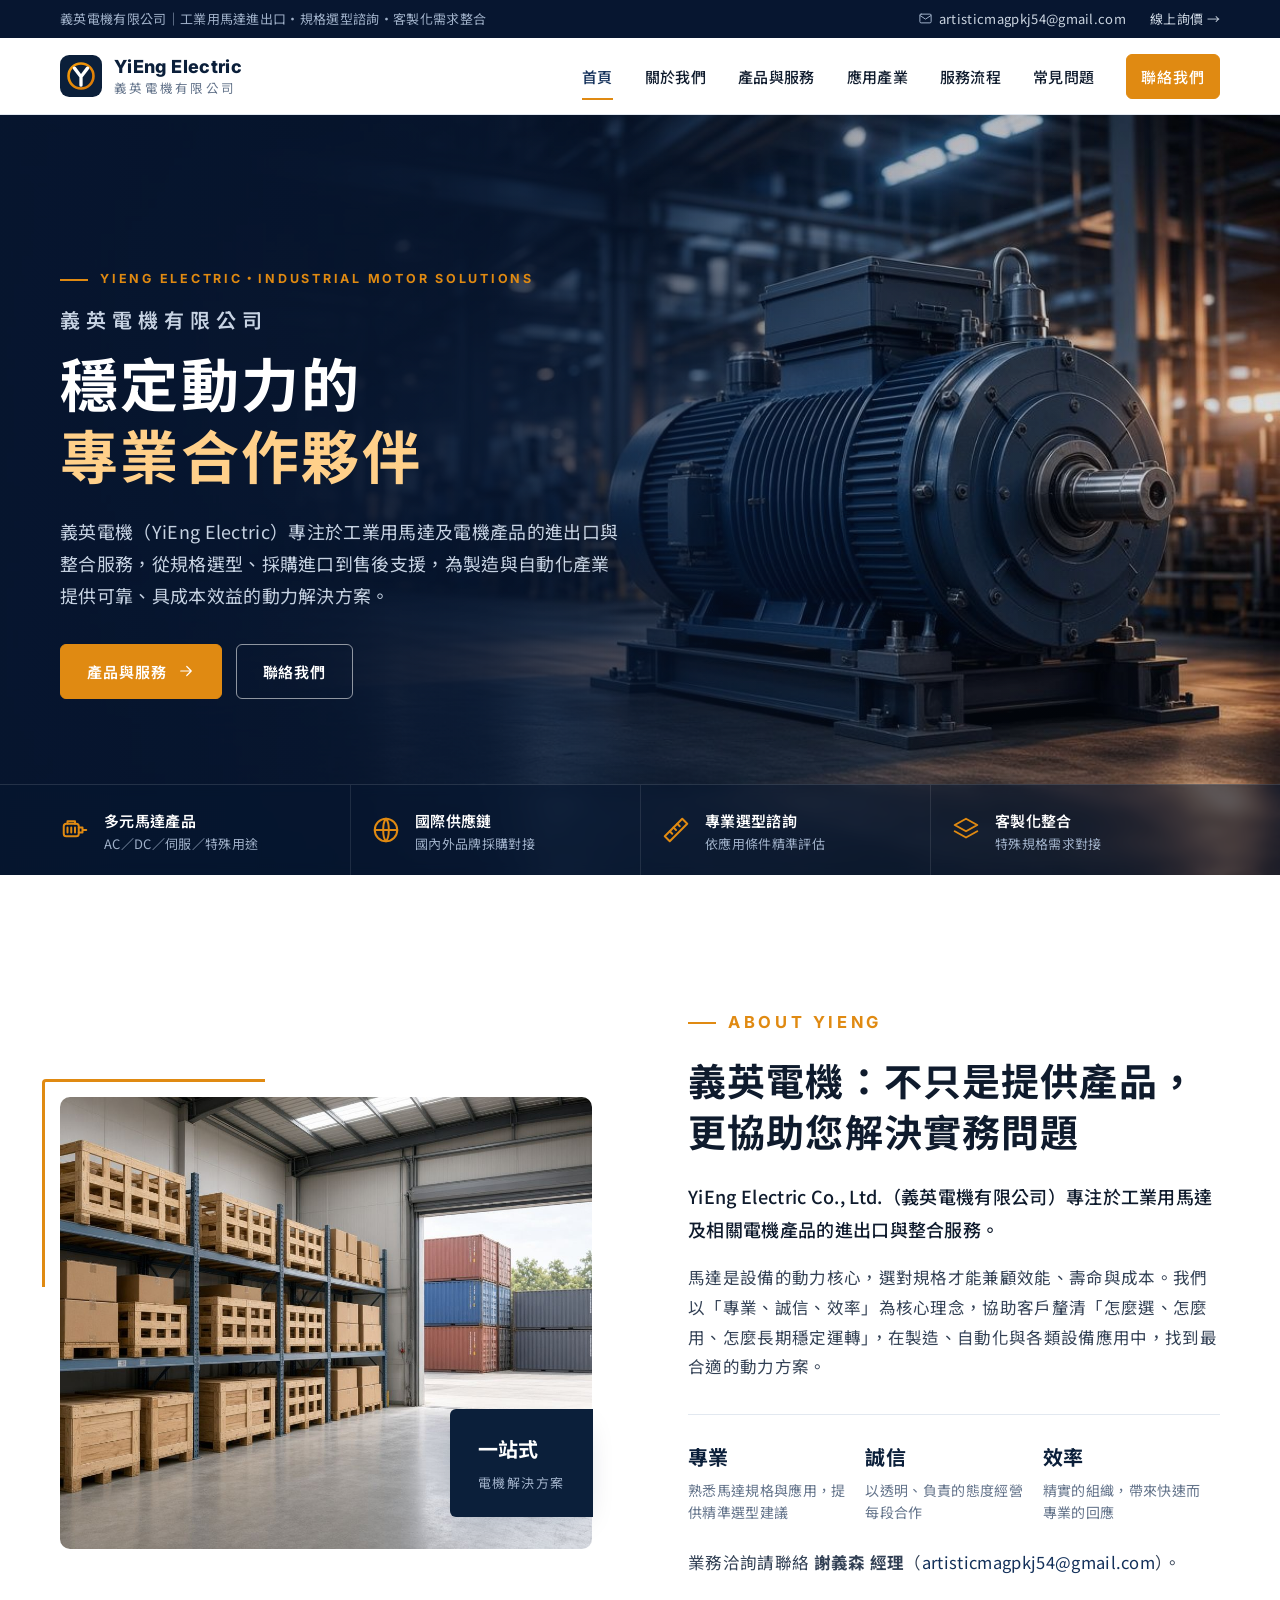
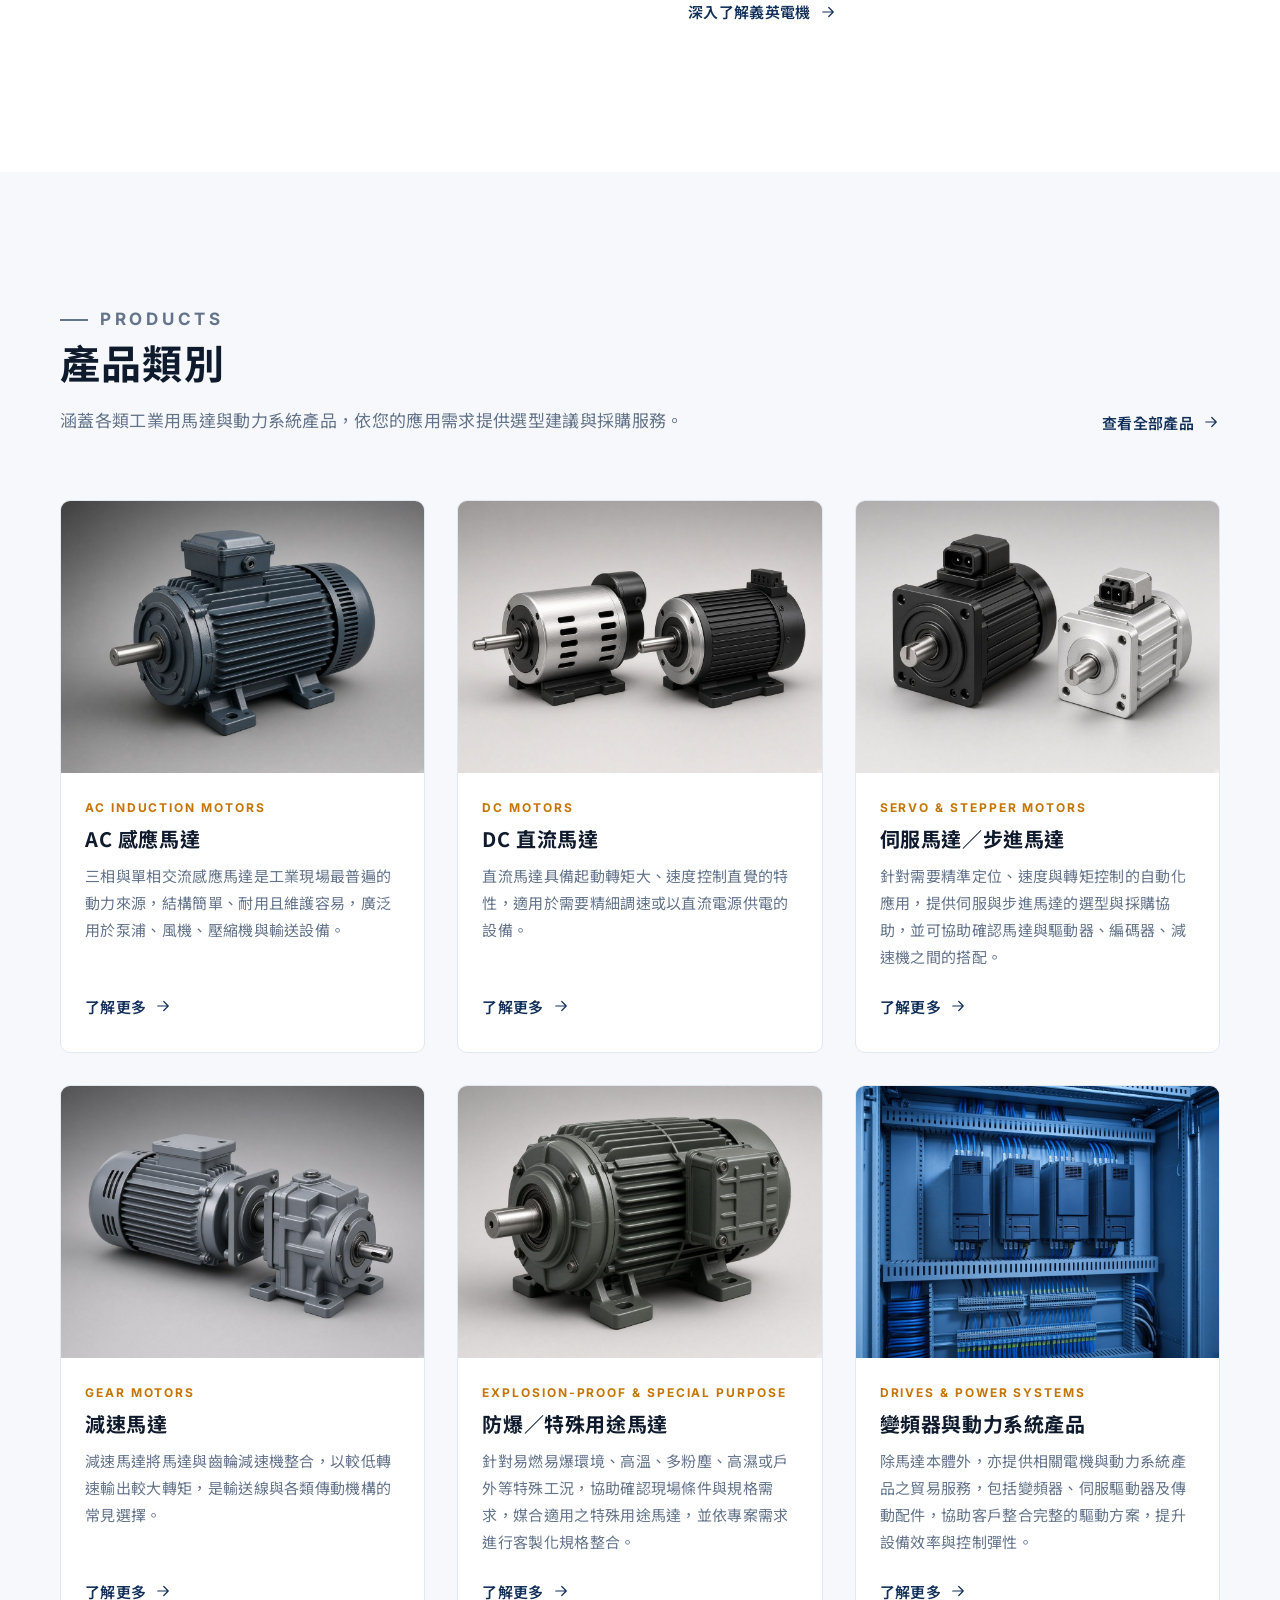
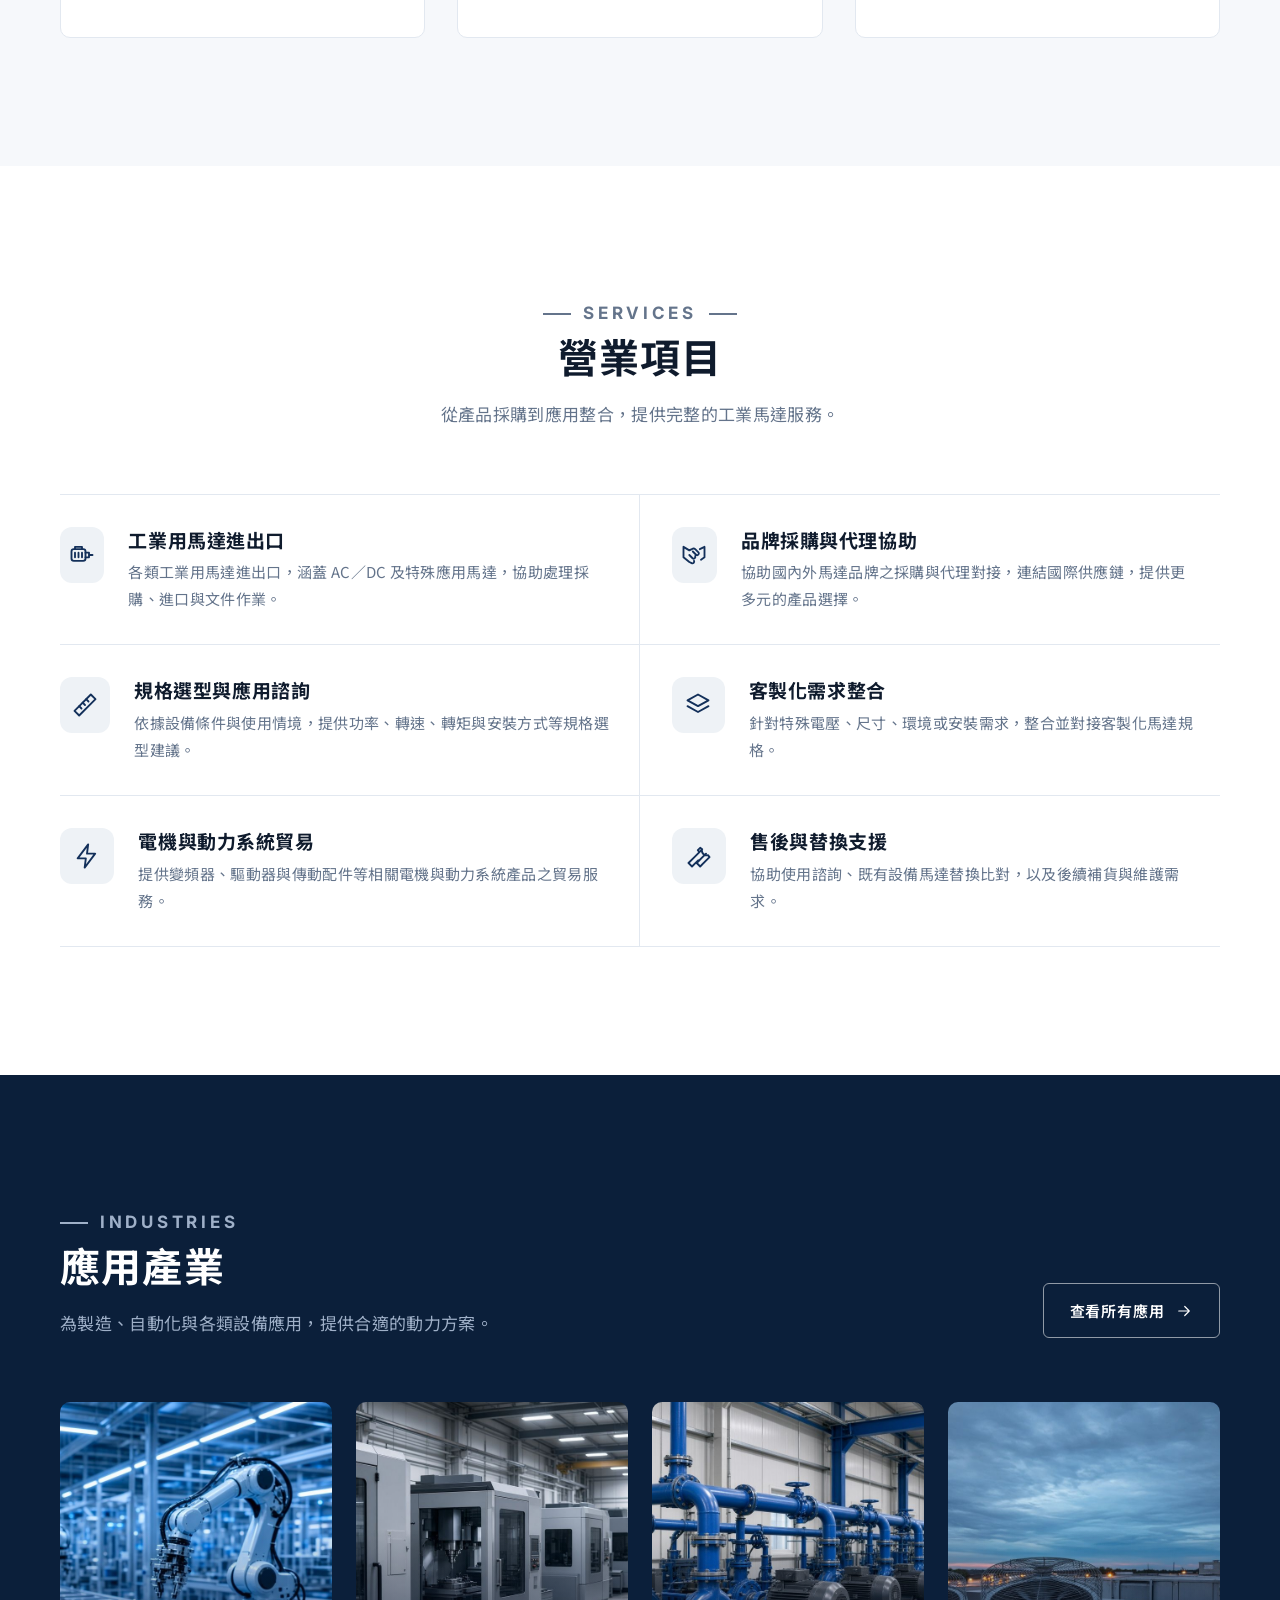
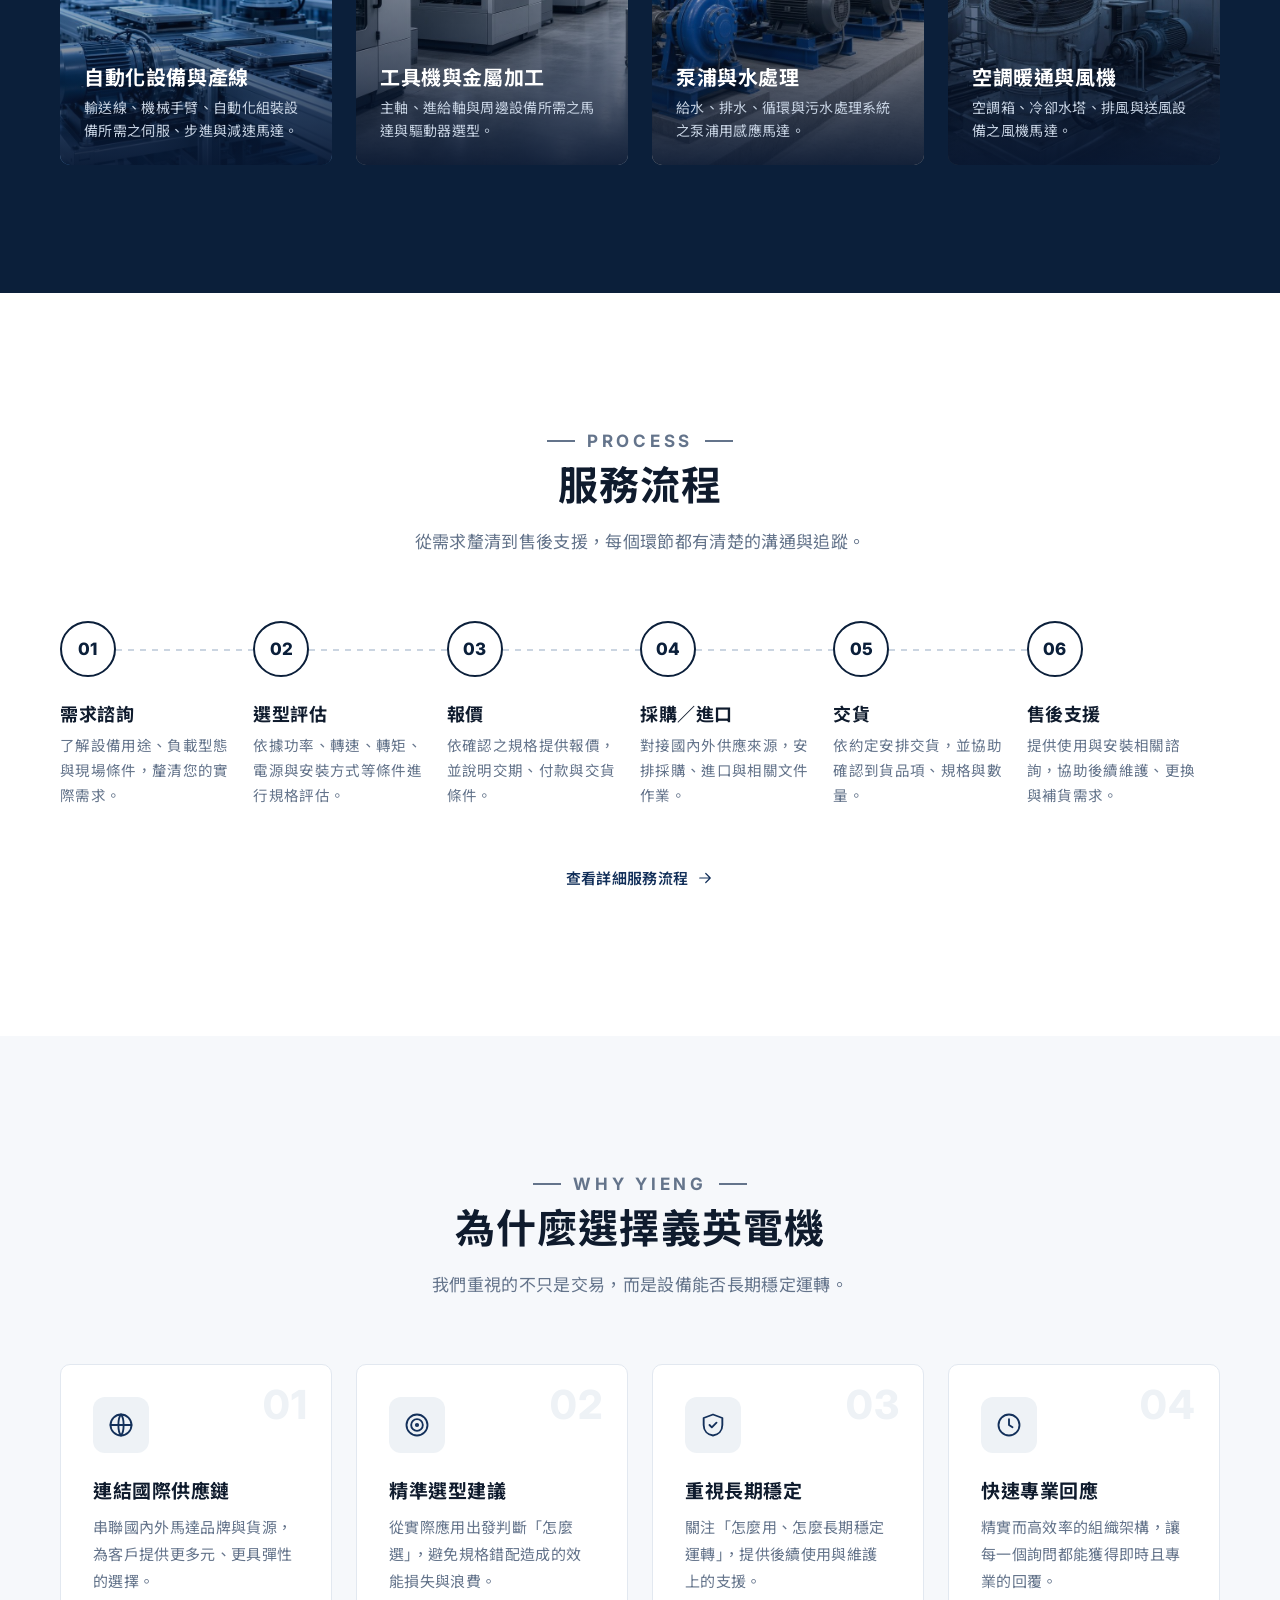
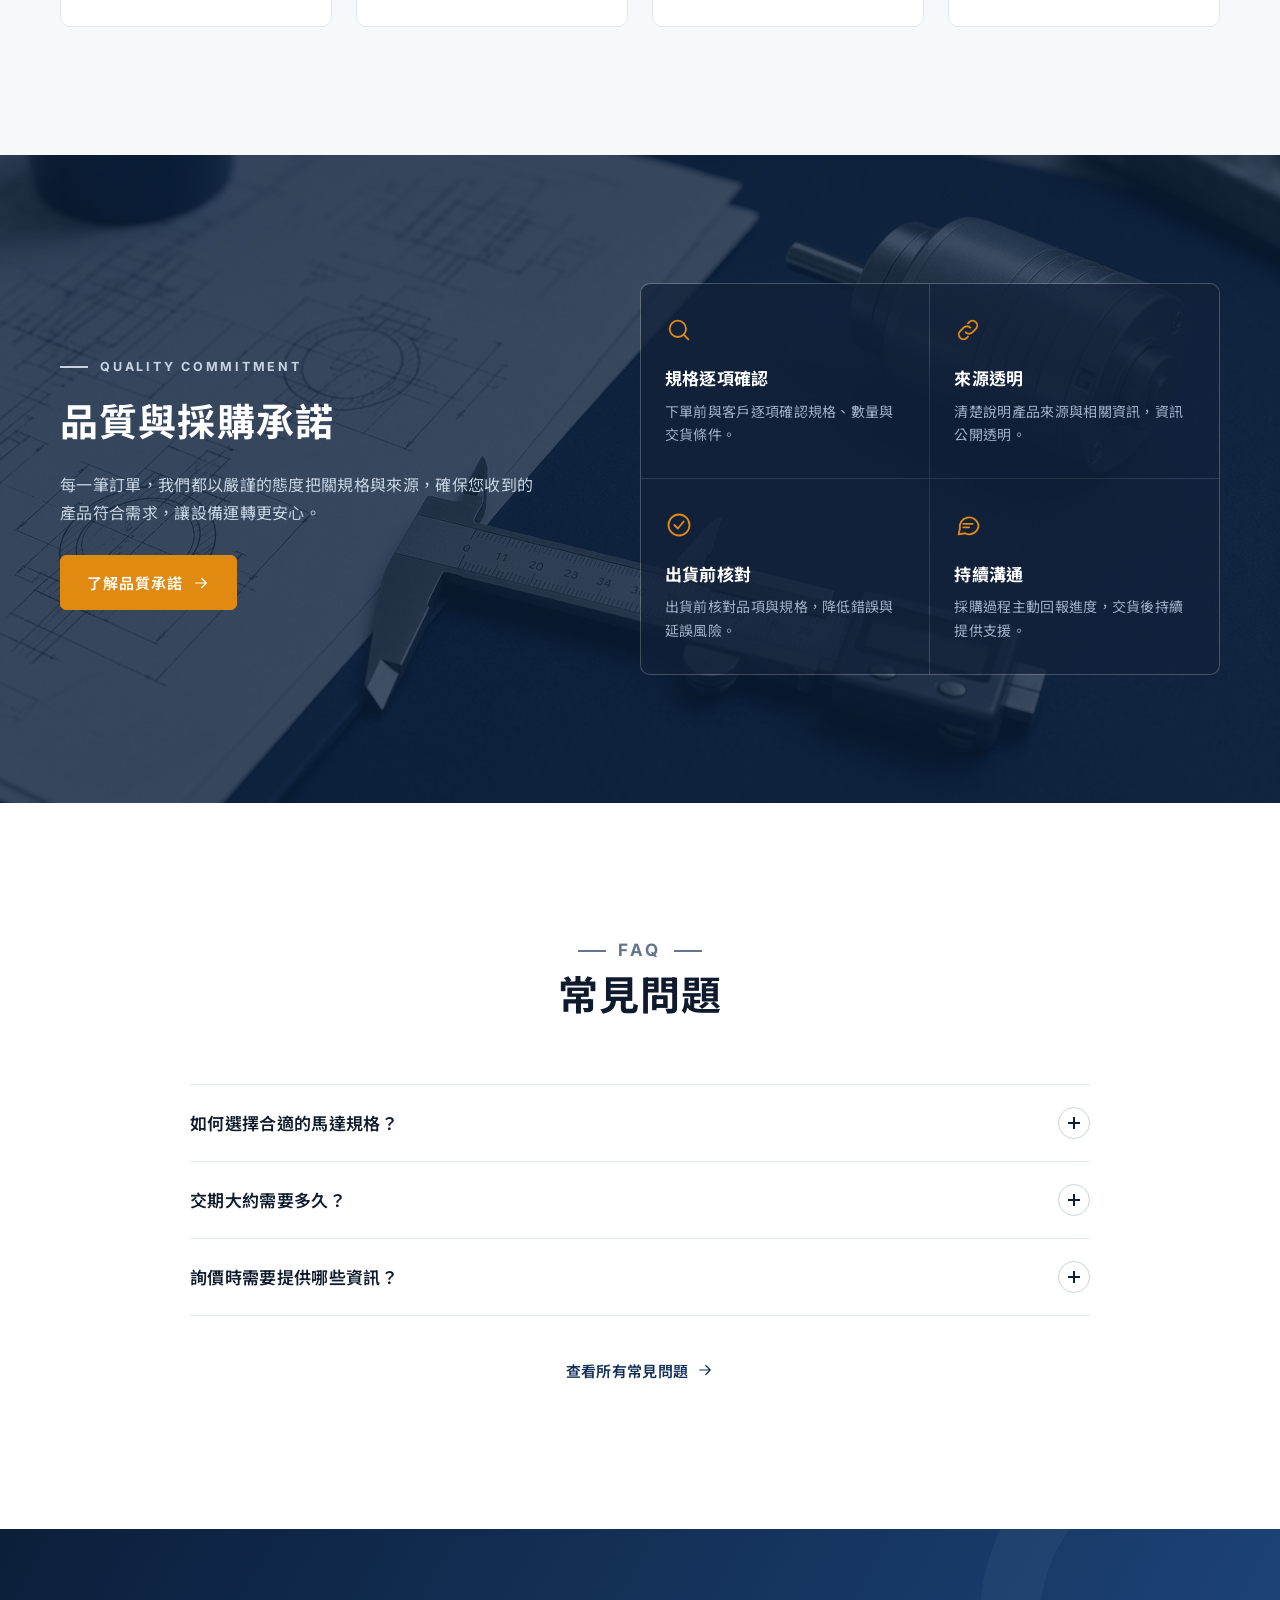
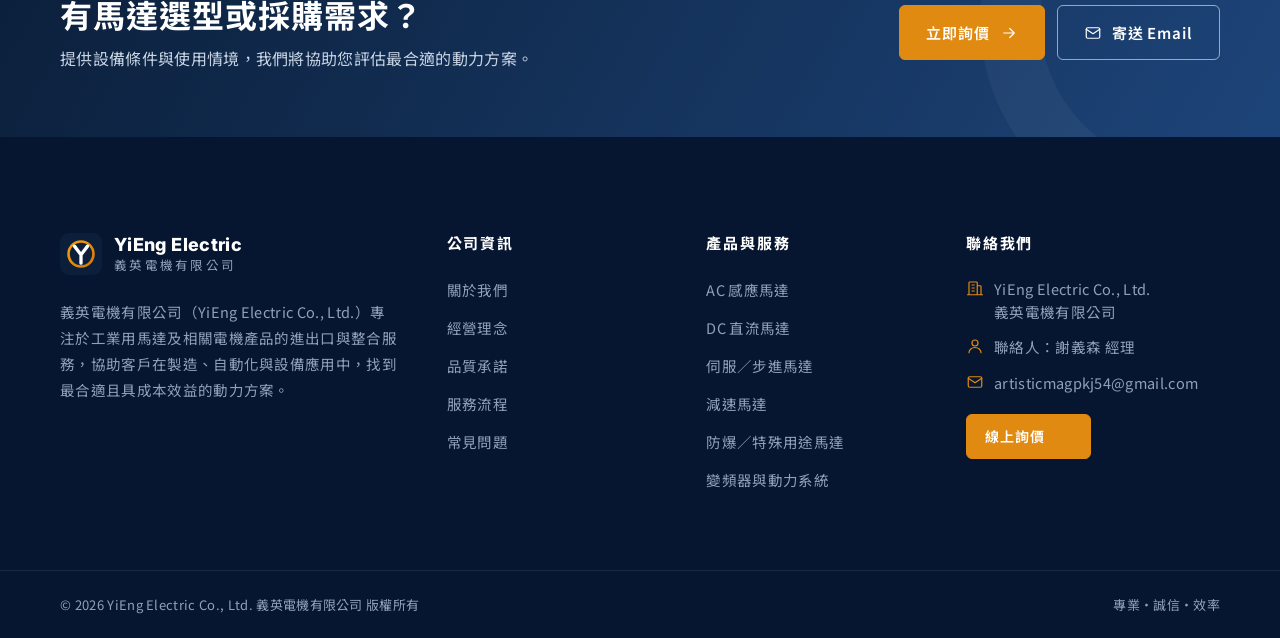
==== commit 740e2d96: "SEO 強化：各頁標題/描述、canonical、OG/Twitter、結構化資料（Organization/Person/WebSite/Breadcrumb/FAQPage）、sitemap、ro" ====
--- a/index.html
+++ b/index.html
@@ -3,31 +3,49 @@
 <head>
 <meta charset="UTF-8" />
 <meta name="viewport" content="width=device-width, initial-scale=1.0" />
-<title>YiEng Electric 義英電機有限公司｜工業馬達進出口・選型諮詢・客製化整合</title>
-<meta name="description" content="義英電機有限公司（YiEng Electric Co., Ltd.）專營工業用馬達及電機產品進出口，提供 AC／DC／伺服／減速／防爆馬達與變頻器之選型諮詢、採購與客製化整合服務。" />
-<meta name="robots" content="index, follow" />
-<meta property="og:title" content="YiEng Electric 義英電機有限公司｜工業馬達進出口・選型諮詢・客製化整合" />
-<meta property="og:description" content="義英電機有限公司（YiEng Electric Co., Ltd.）專營工業用馬達及電機產品進出口，提供 AC／DC／伺服／減速／防爆馬達與變頻器之選型諮詢、採購與客製化整合服務。" />
-<meta property="og:image" content="images/hero2.jpg" />
+<title>義英電機有限公司 YiEng Electric｜工業馬達進出口・選型諮詢・客製化整合</title>
+<meta name="description" content="義英電機有限公司（YiEng Electric Co., Ltd.）專營工業馬達進出口，提供 AC／DC／伺服／減速／防爆馬達與變頻器之選型諮詢、採購與客製化整合。聯絡人：謝義森 經理。" />
+<meta name="keywords" content="義英電機, 義英電機有限公司, YiEng Electric, 謝義森, 工業馬達進出口, 工業馬達, 馬達進口, 伺服馬達, 減速馬達, 防爆馬達, 變頻器" />
+<meta name="author" content="義英電機有限公司 YiEng Electric Co., Ltd." />
+<meta name="robots" content="index, follow, max-image-preview:large" />
+<link rel="canonical" href="https://eason1388.github.io/asdfghjkl/" />
+<link rel="alternate" hreflang="zh-Hant-TW" href="https://eason1388.github.io/asdfghjkl/" />
 <meta property="og:type" content="website" />
+<meta property="og:site_name" content="義英電機有限公司 YiEng Electric" />
+<meta property="og:locale" content="zh_TW" />
+<meta property="og:url" content="https://eason1388.github.io/asdfghjkl/" />
+<meta property="og:title" content="義英電機有限公司 YiEng Electric｜工業馬達進出口・選型諮詢・客製化整合" />
+<meta property="og:description" content="義英電機有限公司（YiEng Electric Co., Ltd.）專營工業馬達進出口，提供 AC／DC／伺服／減速／防爆馬達與變頻器之選型諮詢、採購與客製化整合。聯絡人：謝義森 經理。" />
+<meta property="og:image" content="https://eason1388.github.io/asdfghjkl/images/og-image.jpg" />
+<meta property="og:image:width" content="1200" />
+<meta property="og:image:height" content="630" />
+<meta property="og:image:alt" content="義英電機有限公司 YiEng Electric 工業馬達" />
+<meta name="twitter:card" content="summary_large_image" />
+<meta name="twitter:title" content="義英電機有限公司 YiEng Electric｜工業馬達進出口・選型諮詢・客製化整合" />
+<meta name="twitter:description" content="義英電機有限公司（YiEng Electric Co., Ltd.）專營工業馬達進出口，提供 AC／DC／伺服／減速／防爆馬達與變頻器之選型諮詢、採購與客製化整合。聯絡人：謝義森 經理。" />
+<meta name="twitter:image" content="https://eason1388.github.io/asdfghjkl/images/og-image.jpg" />
 <meta name="theme-color" content="#0b1f3a" />
 <link rel="icon" href="images/favicon.svg" type="image/svg+xml" />
+<link rel="icon" href="images/favicon-32.png" sizes="32x32" type="image/png" />
+<link rel="apple-touch-icon" href="images/apple-touch-icon.png" sizes="180x180" />
+<link rel="sitemap" type="application/xml" href="sitemap.xml" />
+<link rel="preload" as="image" href="images/hero2.jpg" fetchpriority="high" />
 <link rel="preconnect" href="https://fonts.googleapis.com" />
 <link rel="preconnect" href="https://fonts.gstatic.com" crossorigin />
 <link href="https://fonts.googleapis.com/css2?family=Inter:wght@500;600;700;800&family=Noto+Sans+TC:wght@400;500;600;700&display=swap" rel="stylesheet" />
 <link rel="stylesheet" href="css/style.css" />
 <script>document.documentElement.className+=' js';</script>
-<script type="application/ld+json">{"@context":"https://schema.org","@type":"Organization","name":"YiEng Electric Co., Ltd.","alternateName":"義英電機有限公司","description":"專營工業用馬達及電機產品進出口、選型諮詢與客製化需求整合。","email":"artisticmagpkj54@gmail.com","contactPoint":{"@type":"ContactPoint","contactType":"sales","email":"artisticmagpkj54@gmail.com","availableLanguage":["zh-Hant","en"]}}</script>
+<script type="application/ld+json">{"@context":"https://schema.org","@graph":[{"@type":"Organization","@id":"https://eason1388.github.io/asdfghjkl/#organization","name":"義英電機有限公司","legalName":"義英電機有限公司","alternateName":["YiEng Electric Co., Ltd.","YiEng Electric","義英電機"],"url":"https://eason1388.github.io/asdfghjkl/","logo":{"@type":"ImageObject","url":"https://eason1388.github.io/asdfghjkl/images/logo-512.png","width":512,"height":512},"image":"https://eason1388.github.io/asdfghjkl/images/og-image.jpg","email":"artisticmagpkj54@gmail.com","description":"義英電機有限公司（YiEng Electric Co., Ltd.）專營工業用馬達及電機產品進出口，提供規格選型諮詢、品牌採購與代理協助、客製化需求整合與動力系統產品貿易。","knowsAbout":["工業馬達","馬達進出口","AC 感應馬達","DC 直流馬達","伺服馬達","步進馬達","減速馬達","防爆馬達","變頻器"],"employee":{"@id":"https://eason1388.github.io/asdfghjkl/#xie-yi-sen"},"contactPoint":{"@type":"ContactPoint","contactType":"sales","name":"謝義森","email":"artisticmagpkj54@gmail.com","availableLanguage":["zh-Hant","en"]}},{"@type":"WebSite","@id":"https://eason1388.github.io/asdfghjkl/#website","url":"https://eason1388.github.io/asdfghjkl/","name":"義英電機有限公司 YiEng Electric","alternateName":["義英電機","YiEng Electric"],"inLanguage":"zh-Hant-TW","publisher":{"@id":"https://eason1388.github.io/asdfghjkl/#organization"}},{"@type":"Person","@id":"https://eason1388.github.io/asdfghjkl/#xie-yi-sen","name":"謝義森","jobTitle":"經理","email":"artisticmagpkj54@gmail.com","worksFor":{"@id":"https://eason1388.github.io/asdfghjkl/#organization"},"url":"https://eason1388.github.io/asdfghjkl/about.html#contact-person"},{"@type":"WebPage","@id":"https://eason1388.github.io/asdfghjkl/#webpage","url":"https://eason1388.github.io/asdfghjkl/","name":"義英電機有限公司 YiEng Electric｜工業馬達進出口・選型諮詢・客製化整合","description":"義英電機有限公司（YiEng Electric Co., Ltd.）專營工業馬達進出口，提供 AC／DC／伺服／減速／防爆馬達與變頻器之選型諮詢、採購與客製化整合。聯絡人：謝義森 經理。","inLanguage":"zh-Hant-TW","isPartOf":{"@id":"https://eason1388.github.io/asdfghjkl/#website"},"about":{"@id":"https://eason1388.github.io/asdfghjkl/#organization"},"primaryImageOfPage":"https://eason1388.github.io/asdfghjkl/images/og-image.jpg"}]}</script>
 </head>
 <body>
 <div class="topbar"><div class="container">
-  <div class="tb-left">工業用馬達進出口・規格選型諮詢・客製化需求整合</div>
+  <div class="tb-left">義英電機有限公司｜工業用馬達進出口・規格選型諮詢・客製化需求整合</div>
   <div class="tb-right"><span><svg class="i" viewBox="0 0 24 24" aria-hidden="true"><rect x="3" y="5" width="18" height="14" rx="2"/><path d="M3 7l9 6 9-6"/></svg><a href="mailto:artisticmagpkj54@gmail.com">artisticmagpkj54@gmail.com</a></span><a href="contact.html">線上詢價 →</a></div>
 </div></div>
 <header class="header"><div class="container">
-  <a href="index.html" class="brand" aria-label="YiEng Electric 義英電機 首頁"><img src="images/logo.svg" alt="" width="42" height="42" /><span class="brand-text"><strong>YiEng Electric</strong><small>義英電機有限公司</small></span></a>
+  <a href="index.html" class="brand" aria-label="義英電機有限公司 YiEng Electric 首頁"><img src="images/logo.svg" alt="義英電機有限公司 YiEng Electric 標誌" width="42" height="42" /><span class="brand-text"><strong>YiEng Electric</strong><small>義英電機有限公司</small></span></a>
   <nav class="nav" aria-label="主選單">
-    <a href="index.html" class="active">首頁</a><a href="about.html">關於我們</a><a href="products.html">產品與服務</a><a href="industries.html">應用產業</a><a href="process.html">服務流程</a><a href="faq.html">常見問題</a>
+    <a href="index.html" class="active" aria-current="page">首頁</a><a href="about.html">關於我們</a><a href="products.html">產品與服務</a><a href="industries.html">應用產業</a><a href="process.html">服務流程</a><a href="faq.html">常見問題</a>
     <a href="contact.html" class="btn btn-sm">聯絡我們</a>
   </nav>
   <button class="nav-toggle" aria-label="開啟選單" aria-expanded="false"><span></span><span></span><span></span></button>
@@ -35,9 +53,9 @@
 <main>
 <section class="hero"><div class="hero-bg" style="background-image:url('images/hero2.jpg')"></div>
 <div class="container"><div class="hero-content">
-<p class="eyebrow reveal">Industrial Motor Solutions</p>
-<h1 class="reveal d1">穩定動力的<br/><em>專業合作夥伴</em></h1>
-<p class="lead reveal d2">義英電機專注於工業用馬達及電機產品的進出口與整合服務，從規格選型、採購進口到售後支援，為製造與自動化產業提供可靠、具成本效益的動力解決方案。</p>
+<p class="eyebrow reveal">YiEng Electric・Industrial Motor Solutions</p>
+<h1 class="reveal d1"><span class="h1-brand">義英電機有限公司</span>穩定動力的<br/><em>專業合作夥伴</em></h1>
+<p class="lead reveal d2">義英電機（YiEng Electric）專注於工業用馬達及電機產品的進出口與整合服務，從規格選型、採購進口到售後支援，為製造與自動化產業提供可靠、具成本效益的動力解決方案。</p>
 <div class="hero-actions reveal d3"><a href="products.html" class="btn">產品與服務 <svg class="i" viewBox="0 0 24 24" aria-hidden="true"><path d="M5 12h14M13 6l6 6-6 6"/></svg></a><a href="contact.html" class="btn btn-outline">聯絡我們</a></div>
 </div></div>
 <div class="hero-meta"><div class="container">
@@ -48,26 +66,27 @@
 </div></div></section>
 
 <section class="section"><div class="container grid-2">
-<div class="media-frame reveal"><img src="images/about.jpg" alt="工業馬達倉儲與進出口貨品" loading="lazy" /><div class="media-tag"><strong>一站式</strong><span>電機解決方案</span></div></div>
+<div class="media-frame reveal"><img src="images/about.jpg" alt="義英電機工業馬達進出口倉儲與貨櫃" loading="lazy" /><div class="media-tag"><strong>一站式</strong><span>電機解決方案</span></div></div>
 <div class="prose reveal d1">
 <p class="eyebrow">About YiEng</p>
-<h2>不只是提供產品，<br/>更協助您解決實務問題</h2>
+<h2>義英電機：不只是提供產品，<br/>更協助您解決實務問題</h2>
 <p class="lead-text">YiEng Electric Co., Ltd.（義英電機有限公司）專注於工業用馬達及相關電機產品的進出口與整合服務。</p>
 <p>馬達是設備的動力核心，選對規格才能兼顧效能、壽命與成本。我們以「專業、誠信、效率」為核心理念，協助客戶釐清「怎麼選、怎麼用、怎麼長期穩定運轉」，在製造、自動化與各類設備應用中，找到最合適的動力方案。</p>
 <div class="values-row"><div><strong>專業</strong><span>熟悉馬達規格與應用，提供精準選型建議</span></div><div><strong>誠信</strong><span>以透明、負責的態度經營每段合作</span></div><div><strong>效率</strong><span>精實的組織，帶來快速而專業的回應</span></div></div>
-<p style="margin-top:28px"><a href="about.html" class="link-arrow">深入了解義英電機 <svg class="i" viewBox="0 0 24 24" aria-hidden="true"><path d="M5 12h14M13 6l6 6-6 6"/></svg></a></p>
+<p style="margin-top:24px;margin-bottom:0">業務洽詢請聯絡 <strong>謝義森 經理</strong>（<a href="mailto:artisticmagpkj54@gmail.com" style="color:var(--navy-700)">artisticmagpkj54@gmail.com</a>）。</p>
+<p style="margin-top:20px"><a href="about.html" class="link-arrow">深入了解義英電機 <svg class="i" viewBox="0 0 24 24" aria-hidden="true"><path d="M5 12h14M13 6l6 6-6 6"/></svg></a></p>
 </div></div></section>
 
 <section class="section bg-light"><div class="container">
 <div class="sec-head-row"><div class="sec-head reveal"><p class="eyebrow">Products</p><h2>產品類別</h2><p>涵蓋各類工業用馬達與動力系統產品，依您的應用需求提供選型建議與採購服務。</p></div>
 <a href="products.html" class="link-arrow reveal">查看全部產品 <svg class="i" viewBox="0 0 24 24" aria-hidden="true"><path d="M5 12h14M13 6l6 6-6 6"/></svg></a></div>
 <div class="grid-3">
-<article class="pcard reveal d1"><div class="ph"><img src="images/p-ac.jpg" alt="AC 感應馬達" loading="lazy" /></div><div class="pb"><span class="tag">AC Induction Motors</span><h3>AC 感應馬達</h3><p>三相與單相交流感應馬達是工業現場最普遍的動力來源，結構簡單、耐用且維護容易，廣泛用於泵浦、風機、壓縮機與輸送設備。</p><a href="products.html#ac" class="link-arrow">了解更多 <svg class="i" viewBox="0 0 24 24" aria-hidden="true"><path d="M5 12h14M13 6l6 6-6 6"/></svg></a></div></article>
-<article class="pcard reveal d2"><div class="ph"><img src="images/p-dc.jpg" alt="DC 直流馬達" loading="lazy" /></div><div class="pb"><span class="tag">DC Motors</span><h3>DC 直流馬達</h3><p>直流馬達具備起動轉矩大、速度控制直覺的特性，適用於需要精細調速或以直流電源供電的設備。</p><a href="products.html#dc" class="link-arrow">了解更多 <svg class="i" viewBox="0 0 24 24" aria-hidden="true"><path d="M5 12h14M13 6l6 6-6 6"/></svg></a></div></article>
-<article class="pcard reveal d3"><div class="ph"><img src="images/p-servo.jpg" alt="伺服馬達／步進馬達" loading="lazy" /></div><div class="pb"><span class="tag">Servo & Stepper Motors</span><h3>伺服馬達／步進馬達</h3><p>針對需要精準定位、速度與轉矩控制的自動化應用，提供伺服與步進馬達的選型與採購協助，並可協助確認馬達與驅動器、編碼器、減速機之間的搭配。</p><a href="products.html#servo" class="link-arrow">了解更多 <svg class="i" viewBox="0 0 24 24" aria-hidden="true"><path d="M5 12h14M13 6l6 6-6 6"/></svg></a></div></article>
-<article class="pcard reveal d1"><div class="ph"><img src="images/p-gear.jpg" alt="減速馬達" loading="lazy" /></div><div class="pb"><span class="tag">Gear Motors</span><h3>減速馬達</h3><p>減速馬達將馬達與齒輪減速機整合，以較低轉速輸出較大轉矩，是輸送線與各類傳動機構的常見選擇。</p><a href="products.html#gear" class="link-arrow">了解更多 <svg class="i" viewBox="0 0 24 24" aria-hidden="true"><path d="M5 12h14M13 6l6 6-6 6"/></svg></a></div></article>
-<article class="pcard reveal d2"><div class="ph"><img src="images/p-ex.jpg" alt="防爆／特殊用途馬達" loading="lazy" /></div><div class="pb"><span class="tag">Explosion-proof & Special Purpose</span><h3>防爆／特殊用途馬達</h3><p>針對易燃易爆環境、高溫、多粉塵、高濕或戶外等特殊工況，協助確認現場條件與規格需求，媒合適用之特殊用途馬達，並依專案需求進行客製化規格整合。</p><a href="products.html#special" class="link-arrow">了解更多 <svg class="i" viewBox="0 0 24 24" aria-hidden="true"><path d="M5 12h14M13 6l6 6-6 6"/></svg></a></div></article>
-<article class="pcard reveal d3"><div class="ph"><img src="images/p-drive.jpg" alt="變頻器與動力系統產品" loading="lazy" /></div><div class="pb"><span class="tag">Drives & Power Systems</span><h3>變頻器與動力系統產品</h3><p>除馬達本體外，亦提供相關電機與動力系統產品之貿易服務，包括變頻器、伺服驅動器及傳動配件，協助客戶整合完整的驅動方案，提升設備效率與控制彈性。</p><a href="products.html#drive" class="link-arrow">了解更多 <svg class="i" viewBox="0 0 24 24" aria-hidden="true"><path d="M5 12h14M13 6l6 6-6 6"/></svg></a></div></article>
+<article class="pcard reveal d1"><div class="ph"><img src="images/p-ac.jpg" alt="義英電機 AC 感應馬達（AC Induction Motors）" loading="lazy" /></div><div class="pb"><span class="tag">AC Induction Motors</span><h3>AC 感應馬達</h3><p>三相與單相交流感應馬達是工業現場最普遍的動力來源，結構簡單、耐用且維護容易，廣泛用於泵浦、風機、壓縮機與輸送設備。</p><a href="products.html#ac" class="link-arrow">了解更多 <svg class="i" viewBox="0 0 24 24" aria-hidden="true"><path d="M5 12h14M13 6l6 6-6 6"/></svg></a></div></article>
+<article class="pcard reveal d2"><div class="ph"><img src="images/p-dc.jpg" alt="義英電機 DC 直流馬達（DC Motors）" loading="lazy" /></div><div class="pb"><span class="tag">DC Motors</span><h3>DC 直流馬達</h3><p>直流馬達具備起動轉矩大、速度控制直覺的特性，適用於需要精細調速或以直流電源供電的設備。</p><a href="products.html#dc" class="link-arrow">了解更多 <svg class="i" viewBox="0 0 24 24" aria-hidden="true"><path d="M5 12h14M13 6l6 6-6 6"/></svg></a></div></article>
+<article class="pcard reveal d3"><div class="ph"><img src="images/p-servo.jpg" alt="義英電機 伺服馬達／步進馬達（Servo & Stepper Motors）" loading="lazy" /></div><div class="pb"><span class="tag">Servo & Stepper Motors</span><h3>伺服馬達／步進馬達</h3><p>針對需要精準定位、速度與轉矩控制的自動化應用，提供伺服與步進馬達的選型與採購協助，並可協助確認馬達與驅動器、編碼器、減速機之間的搭配。</p><a href="products.html#servo" class="link-arrow">了解更多 <svg class="i" viewBox="0 0 24 24" aria-hidden="true"><path d="M5 12h14M13 6l6 6-6 6"/></svg></a></div></article>
+<article class="pcard reveal d1"><div class="ph"><img src="images/p-gear.jpg" alt="義英電機 減速馬達（Gear Motors）" loading="lazy" /></div><div class="pb"><span class="tag">Gear Motors</span><h3>減速馬達</h3><p>減速馬達將馬達與齒輪減速機整合，以較低轉速輸出較大轉矩，是輸送線與各類傳動機構的常見選擇。</p><a href="products.html#gear" class="link-arrow">了解更多 <svg class="i" viewBox="0 0 24 24" aria-hidden="true"><path d="M5 12h14M13 6l6 6-6 6"/></svg></a></div></article>
+<article class="pcard reveal d2"><div class="ph"><img src="images/p-ex.jpg" alt="義英電機 防爆／特殊用途馬達（Explosion-proof & Special Purpose）" loading="lazy" /></div><div class="pb"><span class="tag">Explosion-proof & Special Purpose</span><h3>防爆／特殊用途馬達</h3><p>針對易燃易爆環境、高溫、多粉塵、高濕或戶外等特殊工況，協助確認現場條件與規格需求，媒合適用之特殊用途馬達，並依專案需求進行客製化規格整合。</p><a href="products.html#special" class="link-arrow">了解更多 <svg class="i" viewBox="0 0 24 24" aria-hidden="true"><path d="M5 12h14M13 6l6 6-6 6"/></svg></a></div></article>
+<article class="pcard reveal d3"><div class="ph"><img src="images/p-drive.jpg" alt="義英電機 變頻器與動力系統產品（Drives & Power Systems）" loading="lazy" /></div><div class="pb"><span class="tag">Drives & Power Systems</span><h3>變頻器與動力系統產品</h3><p>除馬達本體外，亦提供相關電機與動力系統產品之貿易服務，包括變頻器、伺服驅動器及傳動配件，協助客戶整合完整的驅動方案，提升設備效率與控制彈性。</p><a href="products.html#drive" class="link-arrow">了解更多 <svg class="i" viewBox="0 0 24 24" aria-hidden="true"><path d="M5 12h14M13 6l6 6-6 6"/></svg></a></div></article>
 </div></div></section>
 
 <section class="section"><div class="container">
@@ -85,10 +104,10 @@
 <div class="sec-head-row"><div class="sec-head reveal"><p class="eyebrow">Industries</p><h2>應用產業</h2><p>為製造、自動化與各類設備應用，提供合適的動力方案。</p></div>
 <a href="industries.html" class="btn btn-outline reveal">查看所有應用 <svg class="i" viewBox="0 0 24 24" aria-hidden="true"><path d="M5 12h14M13 6l6 6-6 6"/></svg></a></div>
 <div class="grid-4">
-<a href="industries.html" class="itile reveal d1"><img src="images/automation.jpg" alt="自動化設備與產線" loading="lazy" /><div class="it"><h3>自動化設備與產線</h3><p>輸送線、機械手臂、自動化組裝設備所需之伺服、步進與減速馬達。</p></div></a>
-<a href="industries.html" class="itile reveal d2"><img src="images/i-machine.jpg" alt="工具機與金屬加工" loading="lazy" /><div class="it"><h3>工具機與金屬加工</h3><p>主軸、進給軸與周邊設備所需之馬達與驅動器選型。</p></div></a>
-<a href="industries.html" class="itile reveal d3"><img src="images/i-pump.jpg" alt="泵浦與水處理" loading="lazy" /><div class="it"><h3>泵浦與水處理</h3><p>給水、排水、循環與污水處理系統之泵浦用感應馬達。</p></div></a>
-<a href="industries.html" class="itile reveal d4"><img src="images/i-hvac.jpg" alt="空調暖通與風機" loading="lazy" /><div class="it"><h3>空調暖通與風機</h3><p>空調箱、冷卻水塔、排風與送風設備之風機馬達。</p></div></a>
+<a href="industries.html" class="itile reveal d1"><img src="images/automation.jpg" alt="自動化設備與產線產業應用的工業馬達與設備" loading="lazy" /><div class="it"><h3>自動化設備與產線</h3><p>輸送線、機械手臂、自動化組裝設備所需之伺服、步進與減速馬達。</p></div></a>
+<a href="industries.html" class="itile reveal d2"><img src="images/i-machine.jpg" alt="工具機與金屬加工產業應用的工業馬達與設備" loading="lazy" /><div class="it"><h3>工具機與金屬加工</h3><p>主軸、進給軸與周邊設備所需之馬達與驅動器選型。</p></div></a>
+<a href="industries.html" class="itile reveal d3"><img src="images/i-pump.jpg" alt="泵浦與水處理產業應用的工業馬達與設備" loading="lazy" /><div class="it"><h3>泵浦與水處理</h3><p>給水、排水、循環與污水處理系統之泵浦用感應馬達。</p></div></a>
+<a href="industries.html" class="itile reveal d4"><img src="images/i-hvac.jpg" alt="空調暖通與風機產業應用的工業馬達與設備" loading="lazy" /><div class="it"><h3>空調暖通與風機</h3><p>空調箱、冷卻水塔、排風與送風設備之風機馬達。</p></div></a>
 </div></div></section>
 
 <section class="section"><div class="container">
@@ -138,8 +157,8 @@
 <footer class="footer">
   <div class="container f-top">
     <div>
-      <a href="index.html" class="brand"><img src="images/logo.svg" alt="" width="42" height="42" /><span class="brand-text"><strong>YiEng Electric</strong><small>義英電機有限公司</small></span></a>
-      <p class="f-about">專注於工業用馬達及相關電機產品的進出口與整合服務，協助客戶在製造、自動化與設備應用中，找到最合適且具成本效益的動力方案。</p>
+      <a href="index.html" class="brand"><img src="images/logo.svg" alt="義英電機有限公司 標誌" width="42" height="42" loading="lazy" /><span class="brand-text"><strong>YiEng Electric</strong><small>義英電機有限公司</small></span></a>
+      <p class="f-about">義英電機有限公司（YiEng Electric Co., Ltd.）專注於工業用馬達及相關電機產品的進出口與整合服務，協助客戶在製造、自動化與設備應用中，找到最合適且具成本效益的動力方案。</p>
     </div>
     <div><h4>公司資訊</h4><ul>
       <li><a href="about.html">關於我們</a></li><li><a href="about.html#philosophy">經營理念</a></li><li><a href="about.html#quality">品質承諾</a></li><li><a href="process.html">服務流程</a></li><li><a href="faq.html">常見問題</a></li></ul></div>
@@ -147,7 +166,7 @@
       <li><a href="products.html#ac">AC 感應馬達</a></li><li><a href="products.html#dc">DC 直流馬達</a></li><li><a href="products.html#servo">伺服／步進馬達</a></li><li><a href="products.html#gear">減速馬達</a></li><li><a href="products.html#special">防爆／特殊用途馬達</a></li><li><a href="products.html#drive">變頻器與動力系統</a></li></ul></div>
     <div class="f-contact"><h4>聯絡我們</h4><ul>
       <li><svg class="i" viewBox="0 0 24 24" aria-hidden="true"><path d="M4 21V5a1 1 0 0 1 1-1h9a1 1 0 0 1 1 1v16M15 9h4a1 1 0 0 1 1 1v11M2 21h20M8 8h3M8 12h3M8 16h3"/></svg><span>YiEng Electric Co., Ltd.<br/>義英電機有限公司</span></li>
-      <li><svg class="i" viewBox="0 0 24 24" aria-hidden="true"><circle cx="12" cy="8" r="4"/><path d="M4 21c0-4 3.6-7 8-7s8 3 8 7"/></svg><span>聯絡人：謝義森</span></li>
+      <li><svg class="i" viewBox="0 0 24 24" aria-hidden="true"><circle cx="12" cy="8" r="4"/><path d="M4 21c0-4 3.6-7 8-7s8 3 8 7"/></svg><span>聯絡人：謝義森 經理</span></li>
       <li><svg class="i" viewBox="0 0 24 24" aria-hidden="true"><rect x="3" y="5" width="18" height="14" rx="2"/><path d="M3 7l9 6 9-6"/></svg><a href="mailto:artisticmagpkj54@gmail.com">artisticmagpkj54@gmail.com</a></li></ul>
       <a href="contact.html" class="btn btn-sm" style="margin-top:8px">線上詢價 <svg class="i" viewBox="0 0 24 24" aria-hidden="true"><path d="M5 12h14M13 6l6 6-6 6"/></svg></a></div>
   </div>
--- a/css/style.css
+++ b/css/style.css
@@ -388,3 +388,4 @@
   details.qa .ans{padding-right:0}
   .form,.ccard{padding:var(--s4) var(--s3)}
 }
+.hero h1 .h1-brand{display:block;font-size:clamp(16px,1.6vw,20px);font-weight:600;letter-spacing:.3em;color:#c7d3e3;margin-bottom:14px}
